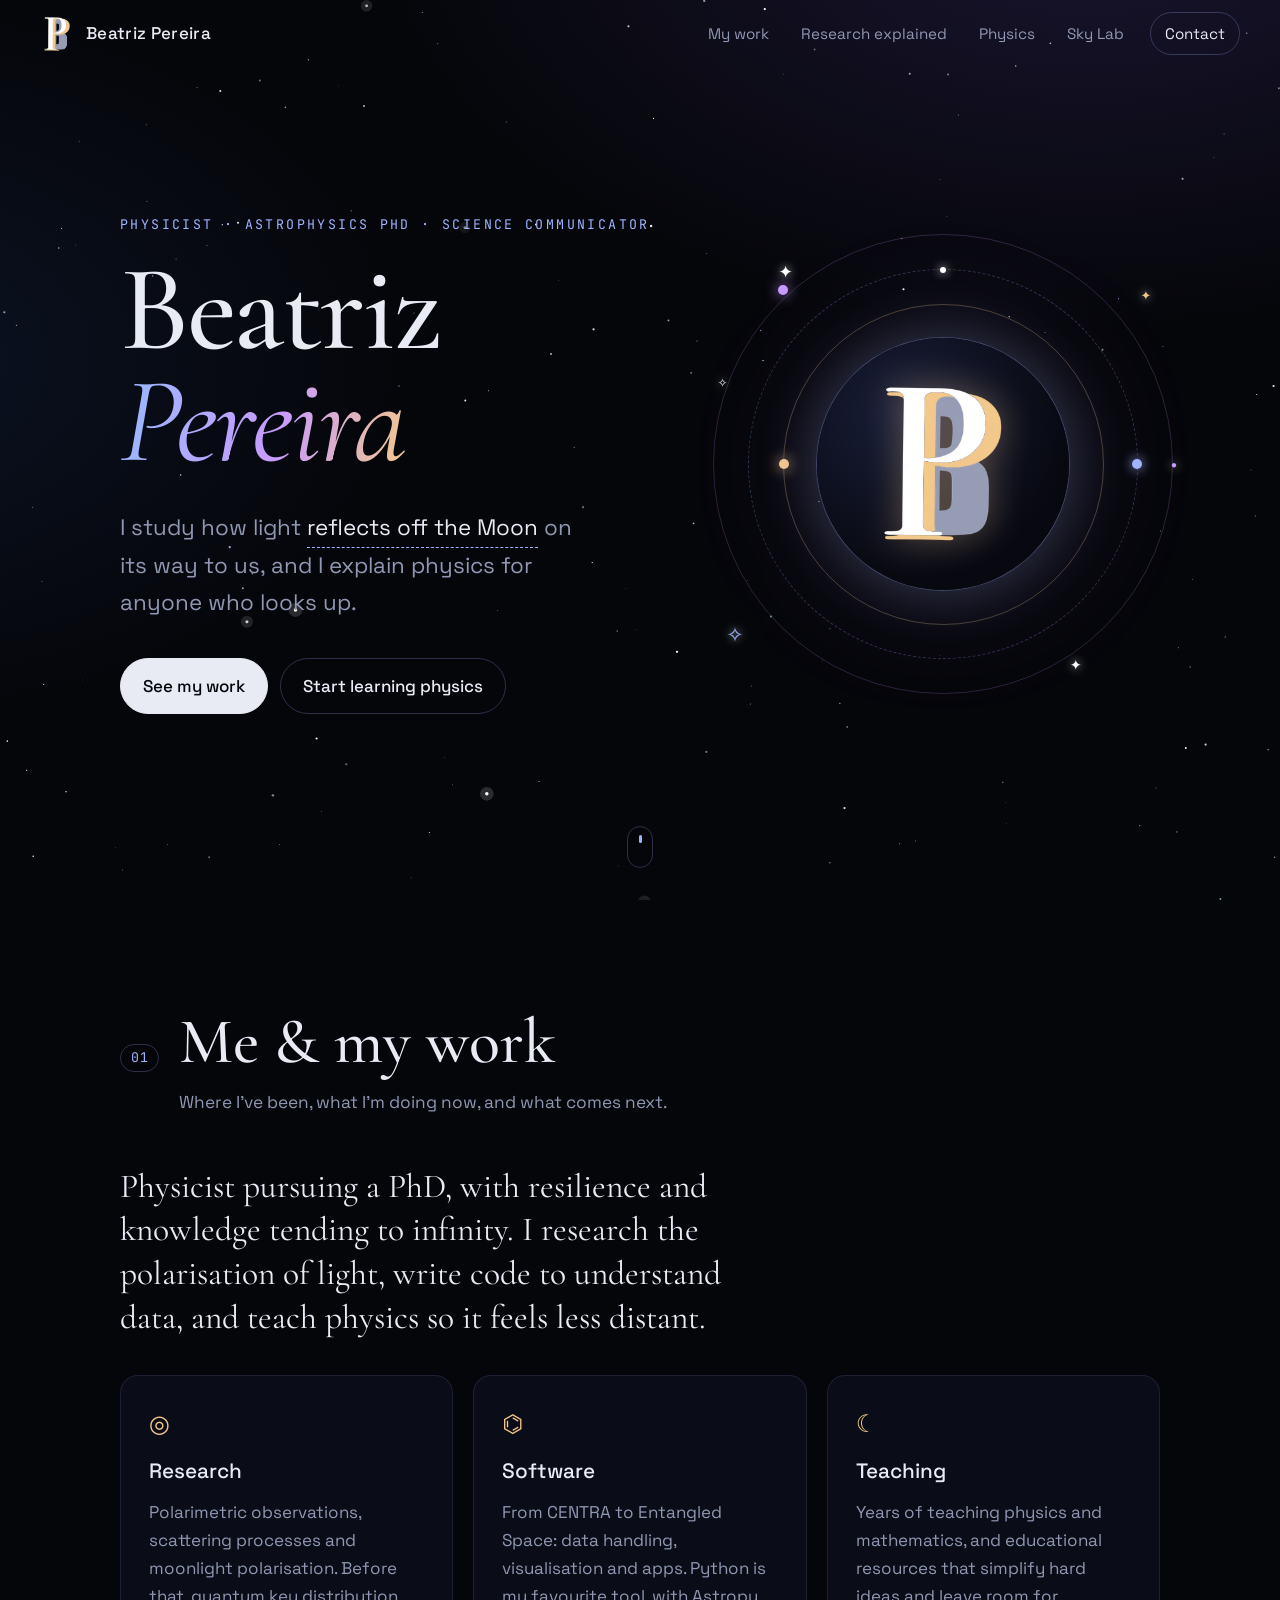
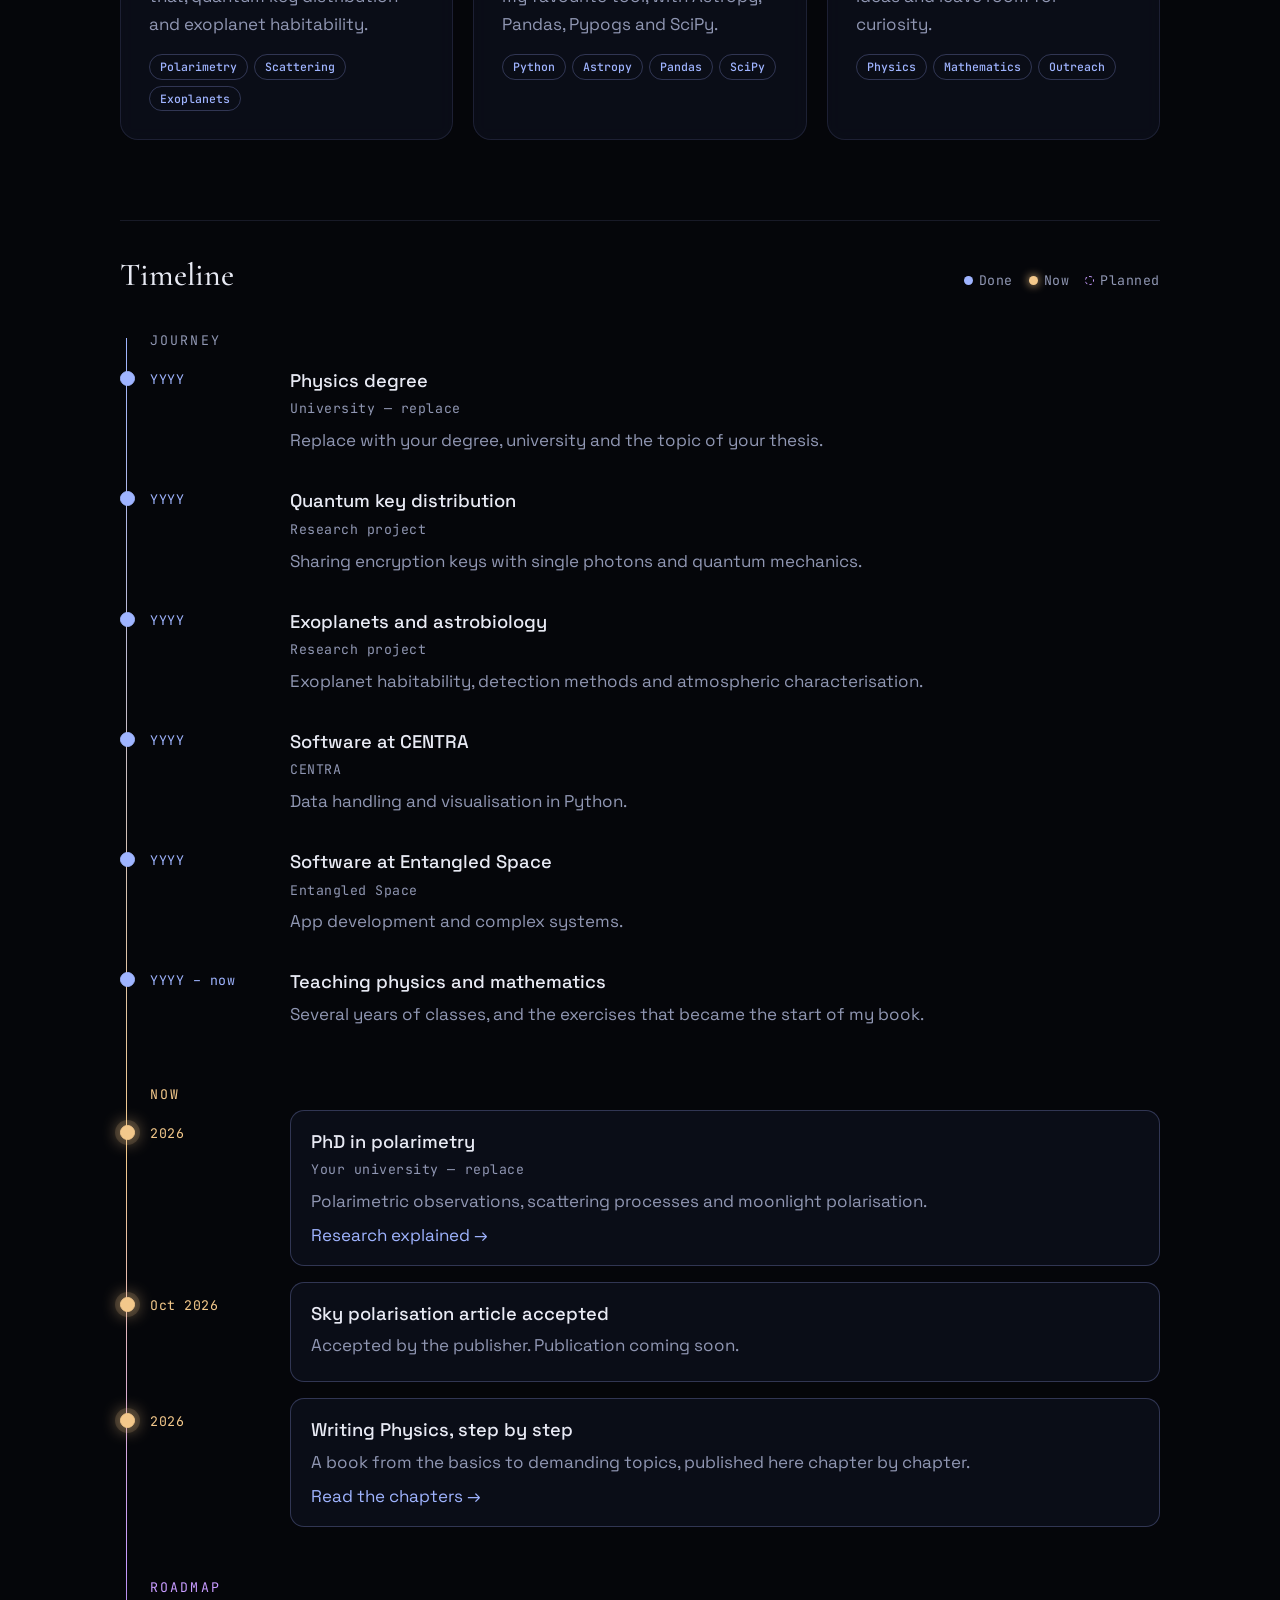
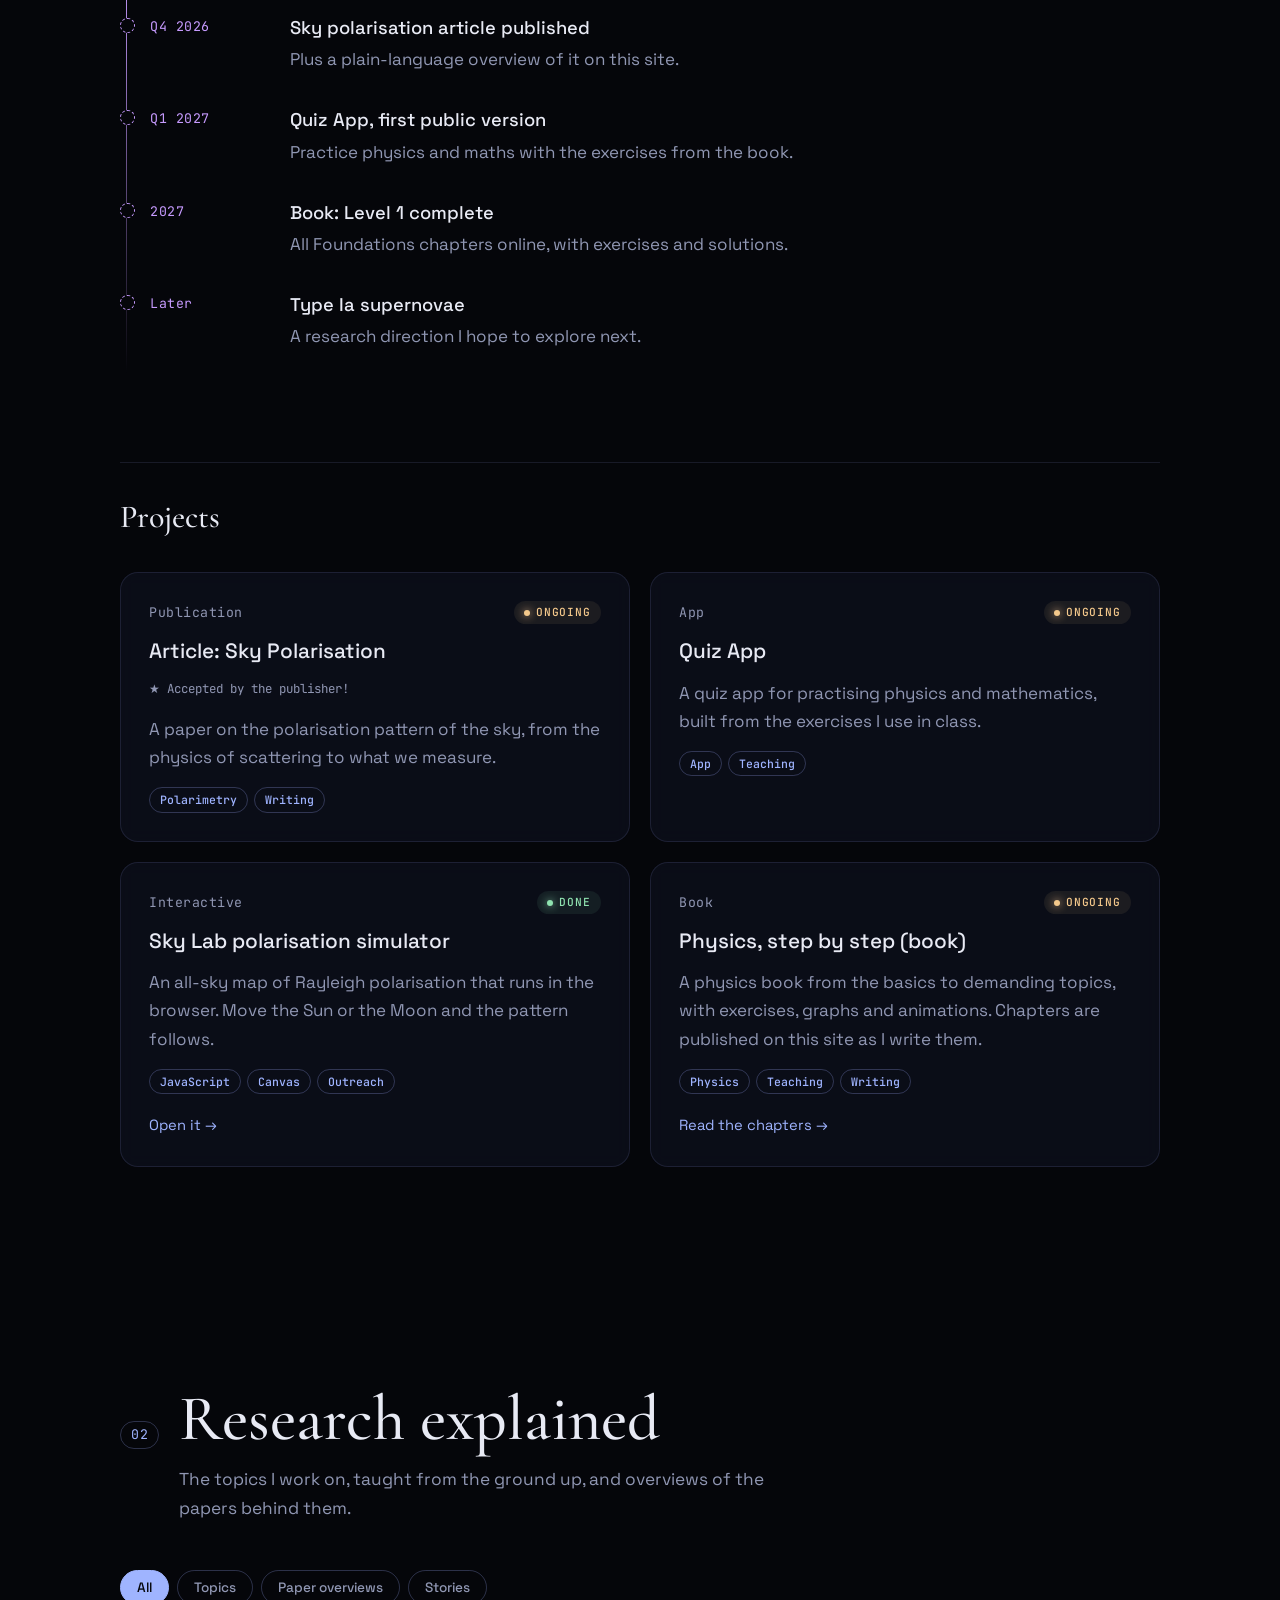
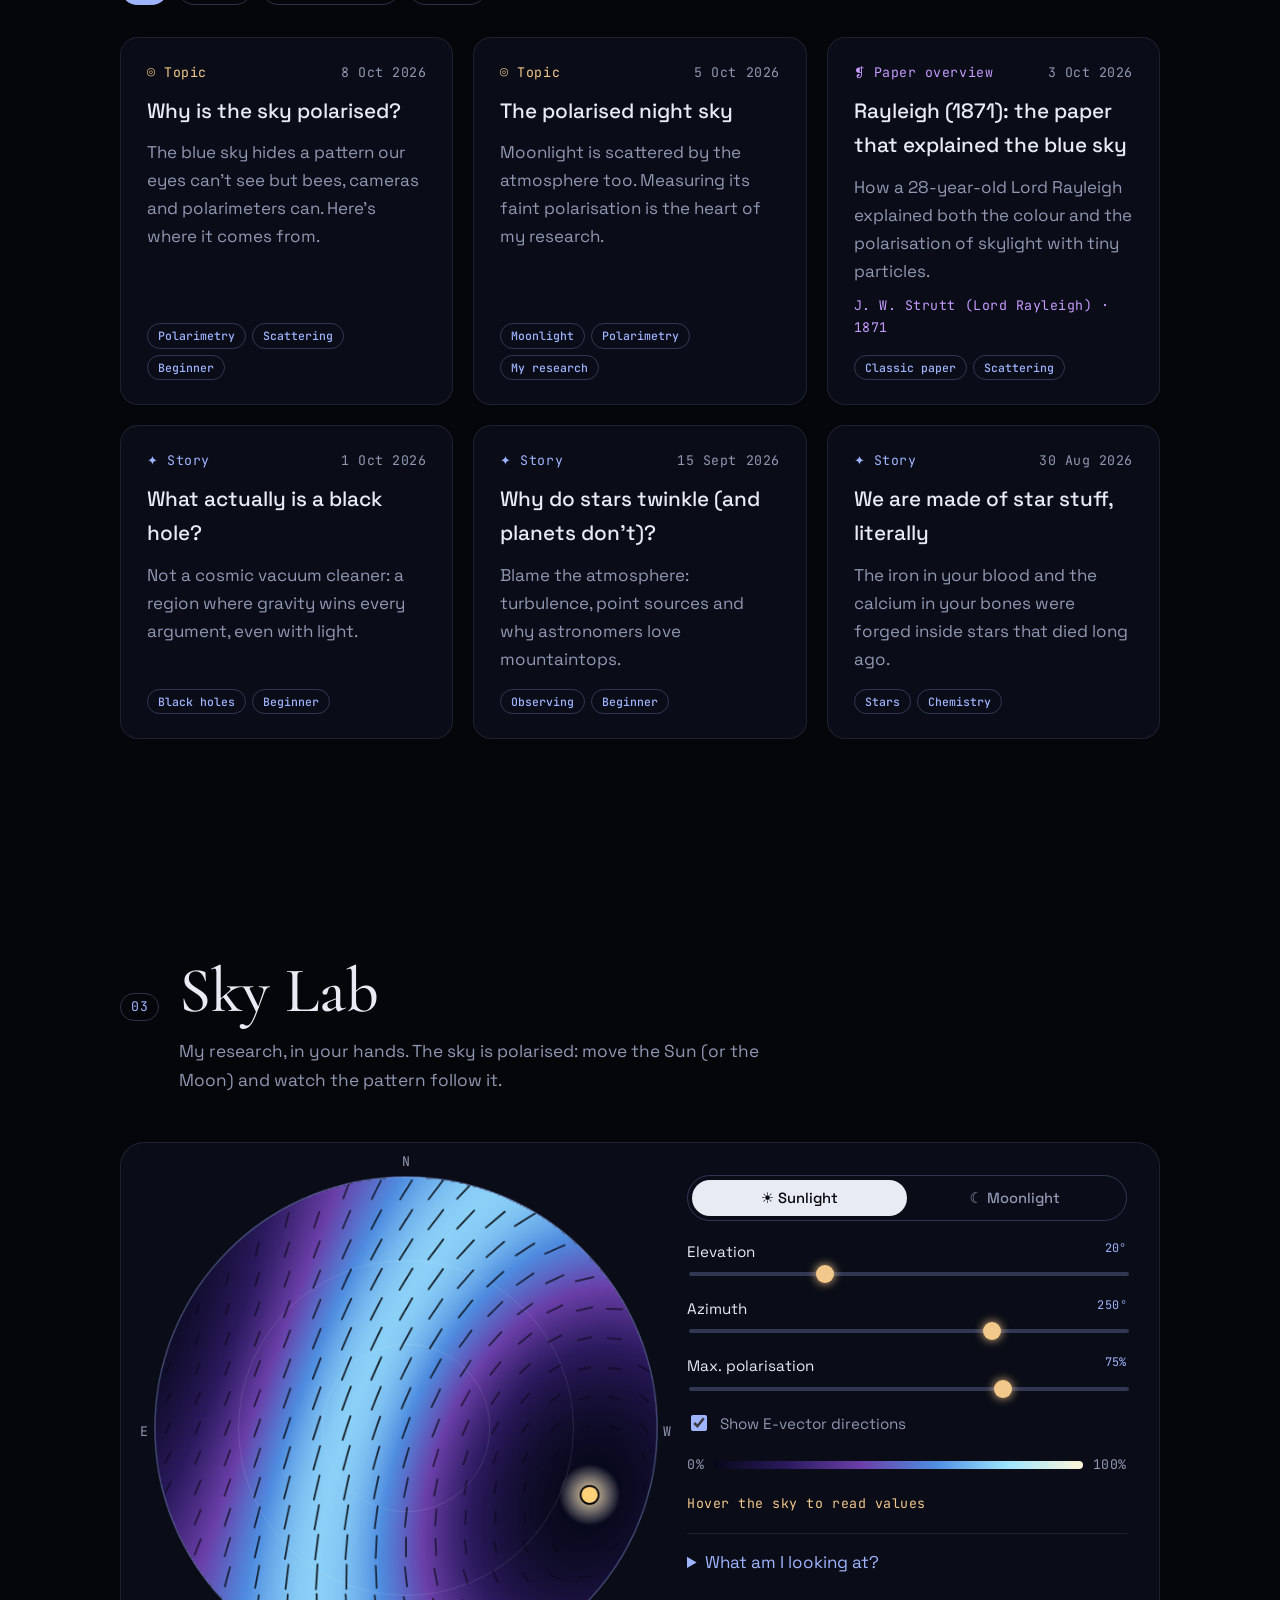
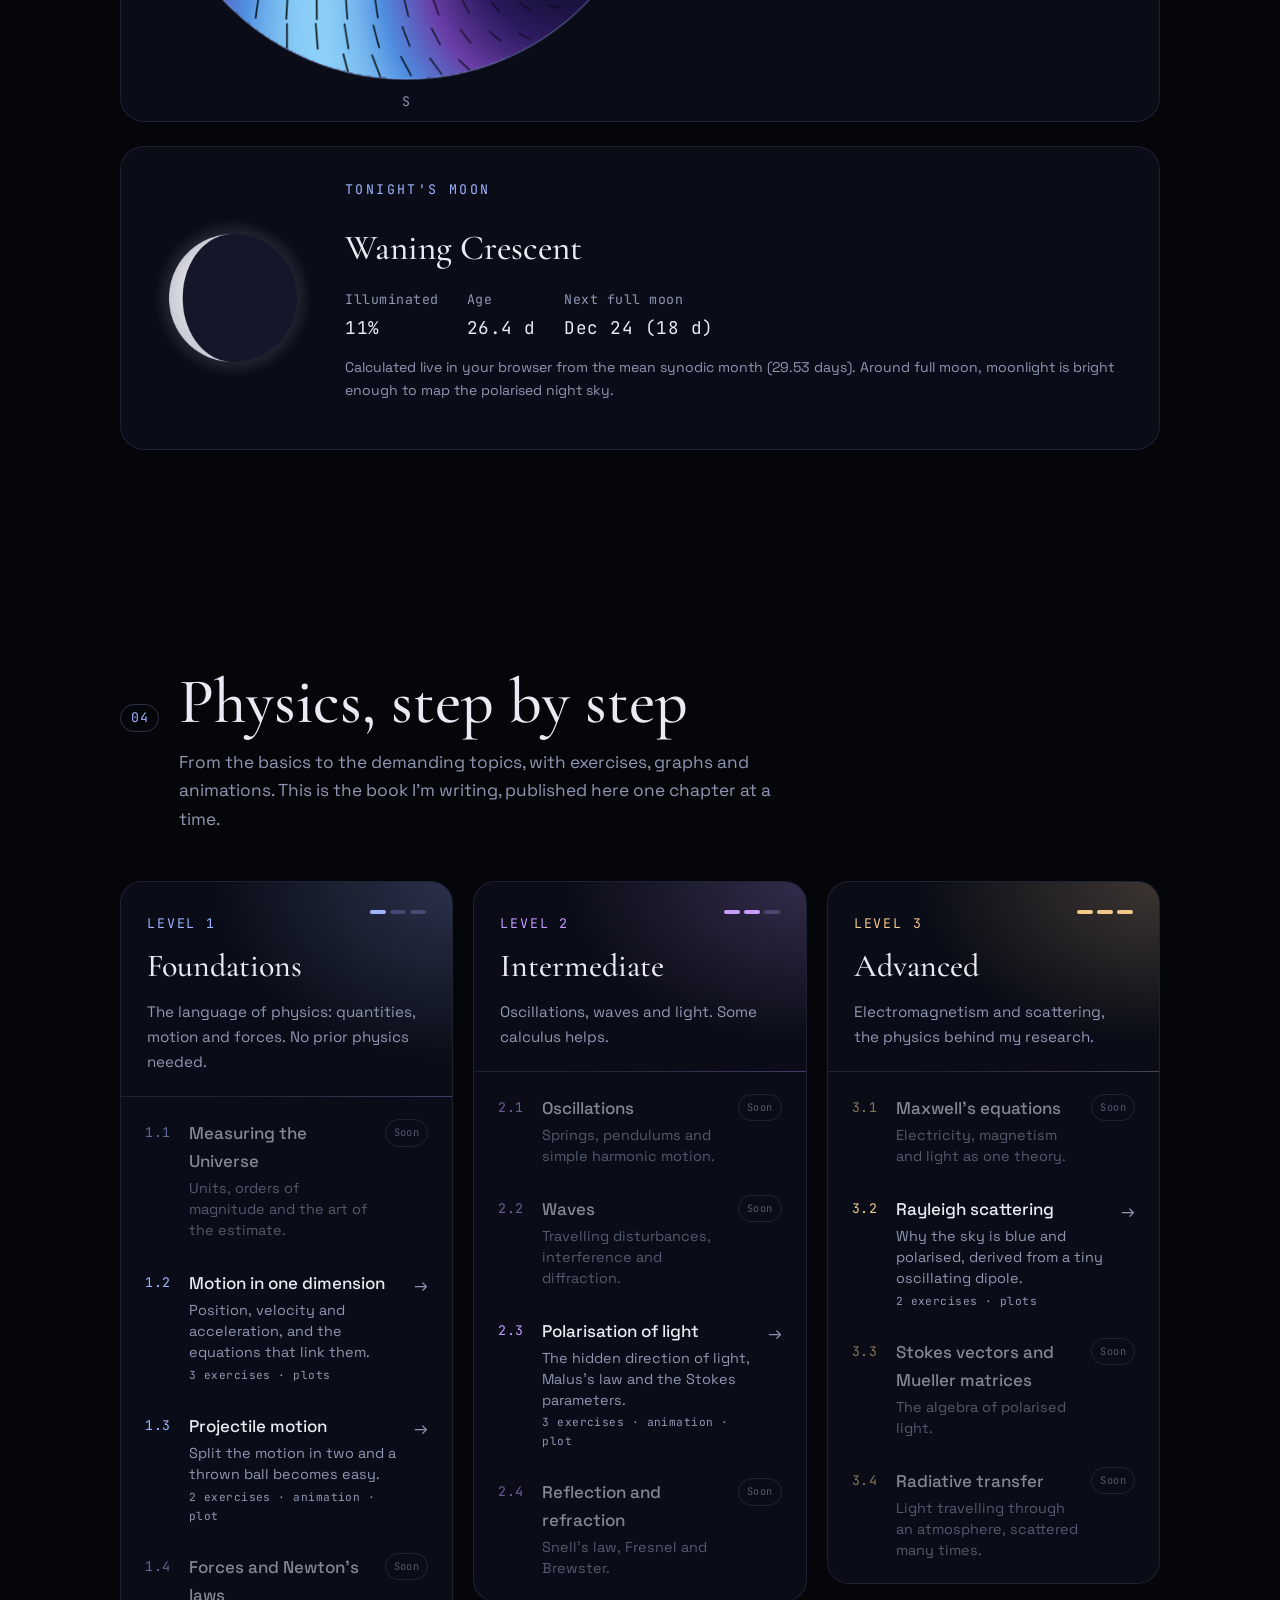
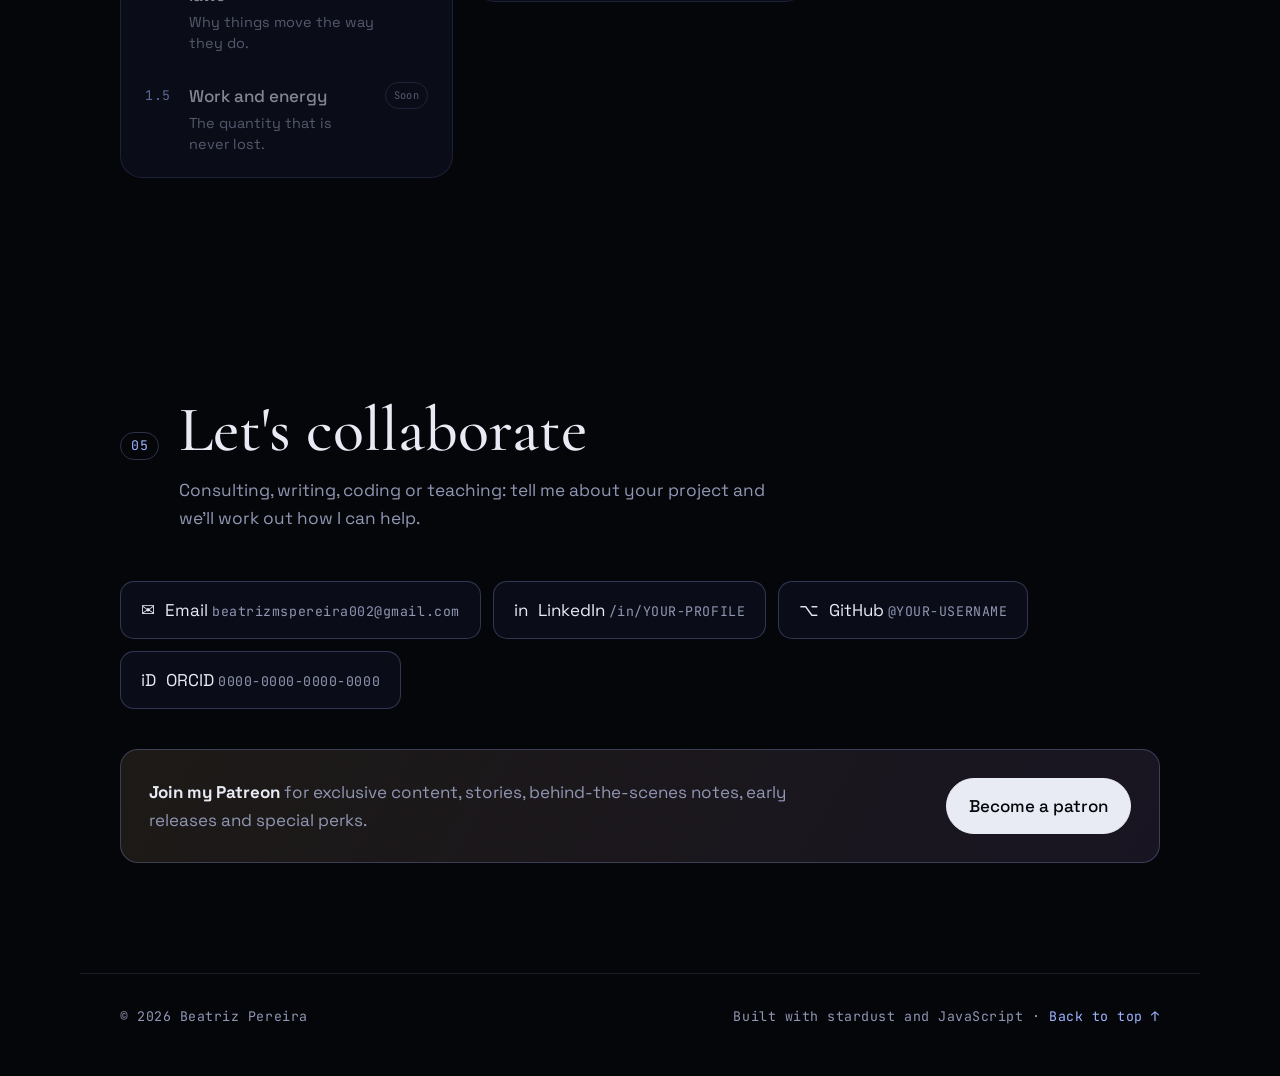
==== index.html @ 497d8fef "Add files via upload" ====
<!doctype html>
<html lang="en">
<head>
  <meta charset="utf-8">
  <meta name="viewport" content="width=device-width, initial-scale=1">
  <title>Beatriz Pereira · Astrophysics</title>
  <meta name="description" content="Beatriz Pereira, physicist and astrophysicist. My work, research explained in plain language, and physics from the basics to advanced topics.">
  <meta name="theme-color" content="#05060a">
  <link rel="icon" href="assets/img/favicon.png" type="image/png">
  <link rel="apple-touch-icon" href="assets/img/apple-touch-icon.png">
  <link rel="preconnect" href="https://fonts.googleapis.com">
  <link rel="preconnect" href="https://fonts.gstatic.com" crossorigin>
  <link href="https://fonts.googleapis.com/css2?family=Cormorant+Garamond:ital,wght@0,500;1,400;1,500&family=Space+Grotesk:wght@400;500;700&family=JetBrains+Mono:wght@400;500&display=swap" rel="stylesheet">
  <link rel="stylesheet" href="assets/css/style.css">
</head>
<body>
  <canvas id="starfield" aria-hidden="true"></canvas>
  <div class="progress" id="progress" aria-hidden="true"></div>

  <!-- ───────── Top menu ───────── -->
  <header class="topbar" id="topbar">
    <a href="#home" class="brand" aria-label="Back to top">
      <span class="brand-mark brand-orbit" aria-hidden="true"><span></span></span>
      <span class="brand-name">Beatriz Pereira</span>
    </a>
    <button class="menu-toggle" id="menuToggle" aria-expanded="false" aria-controls="nav">
      <span></span><span></span><span class="sr-only">Menu</span>
    </button>
    <nav id="nav" class="nav">
      <a href="#work" data-section="work">My work</a>
      <a href="#research" data-section="research">Research explained</a>
      <a href="#physics" data-section="physics">Physics</a>
      <a href="#lab" data-section="lab">Sky Lab</a>
      <a href="#contact" class="nav-cta" data-section="contact">Contact</a>
    </nav>
  </header>

  <main>
    <!-- ───────── Hero ───────── -->
    <section id="home" class="hero">
      <div class="hero-text">
        <p class="eyebrow mono">Physicist · Astrophysics PhD · Science communicator</p>
        <h1>Beatriz<br><em>Pereira</em></h1>
        <p class="hero-sub">I study how light <span class="rotator" id="rotator">scatters</span> on its way to us, and I explain physics for anyone who looks up.</p>
        <div class="hero-actions">
          <a href="#work" class="btn">See my work</a>
          <a href="#physics" class="btn btn-ghost">Start learning physics</a>
        </div>
      </div>

      <!-- Portrait in orbit. Set "portrait" in data/site.json to your photo; until then the monogram shows. -->
      <div class="portrait" aria-hidden="true">
        <div class="orbit o1"><i class="planet gold"></i></div>
        <div class="orbit o2"><i class="planet blue"></i><i class="planet small"></i></div>
        <div class="orbit o3"><i class="planet violet"></i></div>
        <div class="portrait-disc" id="portraitDisc">
          <img class="portrait-mono" src="assets/img/logo.png" alt="">
        </div>
        <span class="spark s1">✦</span><span class="spark s2">✦</span><span class="spark s3">✧</span>
        <span class="spark s4">✦</span><span class="spark s5">·</span><span class="spark s6">✧</span>
      </div>

      <a href="#work" class="scroll-cue" aria-label="Scroll down"><span></span></a>
    </section>

    <!-- ───────── 01 · Me & my work ───────── -->
    <section id="work" class="section">
      <header class="section-head reveal">
        <span class="mono idx">01</span>
        <h2>Me &amp; my work</h2>
        <p class="lede">Where I've been, what I'm doing now, and what comes next.</p>
      </header>

      <div class="bio reveal">
        <p class="bio-lead">Physicist pursuing a PhD, with resilience and knowledge tending to infinity. I research the polarisation of light, write code to understand data, and teach physics so it feels less distant.</p>
        <div class="cards three">
          <article class="card">
            <span class="card-ico" aria-hidden="true">◎</span>
            <h3>Research</h3>
            <p>Polarimetric observations, scattering processes and moonlight polarisation. Before that, quantum key distribution and exoplanet habitability.</p>
            <ul class="tags"><li>Polarimetry</li><li>Scattering</li><li>Exoplanets</li></ul>
          </article>
          <article class="card">
            <span class="card-ico" aria-hidden="true">⌬</span>
            <h3>Software</h3>
            <p>From CENTRA to Entangled Space: data handling, visualisation and apps. Python is my favourite tool, with Astropy, Pandas, Pypogs and SciPy.</p>
            <ul class="tags"><li>Python</li><li>Astropy</li><li>Pandas</li><li>SciPy</li></ul>
          </article>
          <article class="card">
            <span class="card-ico" aria-hidden="true">☾</span>
            <h3>Teaching</h3>
            <p>Years of teaching physics and mathematics, and educational resources that simplify hard ideas and leave room for curiosity.</p>
            <ul class="tags"><li>Physics</li><li>Mathematics</li><li>Outreach</li></ul>
          </article>
        </div>
      </div>

      <div class="sub-head reveal">
        <h3>Timeline</h3>
        <div class="legend-pills mono" aria-hidden="true">
          <span><i class="dot done"></i>Done</span><span><i class="dot now"></i>Now</span><span><i class="dot next"></i>Planned</span>
        </div>
      </div>
      <div class="chrono" id="timeline"><p class="muted">Loading timeline…</p></div>

      <div class="sub-head reveal"><h3>Projects</h3></div>
      <div class="cards two" id="projectList"><p class="muted">Loading projects…</p></div>
    </section>

    <!-- ───────── 02 · Research explained ───────── -->
    <section id="research" class="section">
      <header class="section-head reveal">
        <span class="mono idx">02</span>
        <h2>Research explained</h2>
        <p class="lede">The topics I work on, taught from the ground up, and overviews of the papers behind them.</p>
      </header>
      <div class="filters" id="researchFilters" role="tablist" aria-label="Filter by type"></div>
      <div class="notes" id="researchList"><p class="muted">Loading…</p></div>
    </section>

    <!-- ───────── Sky Lab (interactive) ───────── -->
    <section id="lab" class="section">
      <header class="section-head reveal">
        <span class="mono idx">03</span>
        <h2>Sky Lab</h2>
        <p class="lede">My research, in your hands. The sky is polarised: move the Sun (or the Moon) and watch the pattern follow it.</p>
      </header>

      <div class="lab reveal">
        <div class="lab-view">
          <canvas id="polSky" width="560" height="560" aria-label="All-sky map of the degree of polarisation"></canvas>
          <div class="compass mono" aria-hidden="true"><span class="n">N</span><span class="e">E</span><span class="s">S</span><span class="w">W</span></div>
        </div>
        <div class="lab-panel">
          <div class="seg" role="radiogroup" aria-label="Light source">
            <button class="on" data-src="sun" role="radio" aria-checked="true">☀ Sunlight</button>
            <button data-src="moon" role="radio" aria-checked="false">☾ Moonlight</button>
          </div>
          <label class="ctl">
            <span>Elevation <output id="altOut" class="mono">20°</output></span>
            <input type="range" id="alt" min="-10" max="90" value="20">
          </label>
          <label class="ctl">
            <span>Azimuth <output id="azOut" class="mono">250°</output></span>
            <input type="range" id="az" min="0" max="359" value="250">
          </label>
          <label class="ctl">
            <span>Max. polarisation <output id="pmaxOut" class="mono">75%</output></span>
            <input type="range" id="pmax" min="10" max="100" value="75">
          </label>
          <label class="check"><input type="checkbox" id="vectors" checked> Show E-vector directions</label>
          <div class="legend" aria-hidden="true"><span class="mono">0%</span><i></i><span class="mono" id="legendMax">100%</span></div>
          <p class="readout mono" id="polReadout">Hover the sky to read values</p>
          <details class="explain">
            <summary>What am I looking at?</summary>
            <p>This is a fisheye view of the whole sky with the zenith at the centre and the horizon at the rim. Rayleigh scattering polarises light most strongly <strong>90° away from the light source</strong>, which makes the bright band. The small lines show the direction the electric field vibrates. Bees and some birds use this pattern to navigate.</p>
            <p>The model uses single scattering, <span class="mono">P = P<sub>max</sub>·sin²γ / (1 + cos²γ)</span>. The real sky also has multiple scattering and aerosols, which lower the peak and add neutral points (Arago, Babinet, Brewster). Measuring those differences is part of my research.</p>
          </details>
        </div>
      </div>

      <div class="moon-card reveal" id="moonCard">
        <canvas id="moonCanvas" width="220" height="220" aria-hidden="true"></canvas>
        <div>
          <p class="eyebrow mono">Tonight's Moon</p>
          <h3 id="moonPhase">—</h3>
          <dl class="moon-stats mono">
            <div><dt>Illuminated</dt><dd id="moonIllum">—</dd></div>
            <div><dt>Age</dt><dd id="moonAge">—</dd></div>
            <div><dt>Next full moon</dt><dd id="moonFull">—</dd></div>
          </dl>
          <p class="muted small">Calculated live in your browser from the mean synodic month (29.53 days). Around full moon, moonlight is bright enough to map the polarised night sky.</p>
        </div>
      </div>
    </section>


    <!-- ───────── 04 · Physics book ───────── -->
    <section id="physics" class="section">
      <header class="section-head reveal">
        <span class="mono idx">04</span>
        <h2>Physics, step by step</h2>
        <p class="lede" id="bookLede">From the basics to the demanding topics, with exercises, graphs and animations. This is the book I'm writing, one chapter at a time.</p>
      </header>
      <div class="book" id="book"><p class="muted">Loading chapters…</p></div>
    </section>

    <!-- ───────── Contact ───────── -->
    <section id="contact" class="section contact">
      <header class="section-head reveal">
        <span class="mono idx">05</span>
        <h2>Let's collaborate</h2>
        <p class="lede">Consulting, writing, coding or teaching: tell me about your project and we'll work out how I can help.</p>
      </header>
      <div class="contact-links reveal" id="contactLinks"></div>
      <aside class="patron reveal">
        <p><strong>Join my Patreon</strong> for exclusive content, stories, behind-the-scenes notes, early releases and special perks.</p>
        <a class="btn" id="patreonLink" href="#" target="_blank" rel="noopener">Become a patron</a>
      </aside>
    </section>
  </main>

  <footer class="footer mono">
    <span>© <span id="year"></span> Beatriz Pereira</span>
    <span>Built with stardust and JavaScript · <a href="#home">Back to top ↑</a></span>
  </footer>

  <script src="assets/js/starfield.js"></script>
  <script src="assets/js/common.js"></script>
  <script src="assets/js/polarization.js"></script>
  <script src="assets/js/moon.js"></script>
  <script src="assets/js/main.js"></script>
</body>
</html>
---- assets/css/style.css ----
/* ==========================================================
   Beatriz Pereira · astrophysics portfolio
   Colours live in :root. Change them here to retheme.
   ========================================================== */
:root {
  --bg: #05060a;
  --bg-2: #0b0d16;
  --panel: rgba(16, 19, 33, 0.62);
  --panel-solid: #10131f;
  --line: rgba(160, 175, 255, 0.12);
  --line-strong: rgba(160, 175, 255, 0.26);
  --text: #e8eaf4;
  --muted: #9097b3;
  --accent: #9fb4ff;      /* starlight blue */
  --accent-2: #f3c88b;    /* warm sunlight */
  --accent-3: #c79bff;    /* nebula violet */
  --radius: 18px;
  --maxw: 1120px;
  --nav-h: 68px;
  --display: "Cormorant Garamond", Georgia, serif;
  --sans: "Space Grotesk", system-ui, sans-serif;
  --mono: "JetBrains Mono", ui-monospace, monospace;
  color-scheme: dark;
}

* { box-sizing: border-box; }
html { scroll-behavior: smooth; scroll-padding-top: calc(var(--nav-h) + 12px); }
@media (prefers-reduced-motion: reduce) { html { scroll-behavior: auto; } }

body {
  margin: 0;
  background:
    radial-gradient(1200px 700px at 85% -10%, rgba(120, 90, 220, 0.18), transparent 60%),
    radial-gradient(900px 600px at -10% 40%, rgba(60, 110, 220, 0.12), transparent 60%),
    var(--bg);
  background-attachment: fixed;
  color: var(--text);
  font: 400 17px/1.65 var(--sans);
  -webkit-font-smoothing: antialiased;
  overflow-x: hidden;
}

#starfield { position: fixed; inset: 0; width: 100%; height: 100%; z-index: -1; pointer-events: none; }

a { color: var(--accent); text-decoration: none; }
a:hover { text-decoration: underline; text-underline-offset: 3px; }
img { max-width: 100%; display: block; }
.mono { font-family: var(--mono); font-size: 0.78em; letter-spacing: 0.04em; }
.muted { color: var(--muted); }
.small { font-size: 0.88rem; }
.sr-only { position: absolute; width: 1px; height: 1px; overflow: hidden; clip: rect(0 0 0 0); }
:focus-visible { outline: 2px solid var(--accent); outline-offset: 3px; border-radius: 6px; }

/* ---------- Scroll progress ---------- */
.progress {
  position: fixed; top: 0; left: 0; height: 2px; width: 100%; z-index: 60;
  transform-origin: 0 50%; transform: scaleX(0);
  background: linear-gradient(90deg, var(--accent-3), var(--accent), var(--accent-2));
}

/* ---------- Top menu ---------- */
.topbar {
  position: fixed; inset: 0 0 auto 0; height: var(--nav-h); z-index: 50;
  display: flex; align-items: center; justify-content: space-between;
  padding: 0 clamp(16px, 4vw, 40px);
  transition: background .3s, border-color .3s, backdrop-filter .3s;
  border-bottom: 1px solid transparent;
}
.topbar.scrolled {
  background: rgba(5, 6, 10, 0.72);
  backdrop-filter: blur(14px); -webkit-backdrop-filter: blur(14px);
  border-bottom-color: var(--line);
}
.brand { display: flex; align-items: center; gap: 12px; color: var(--text); font-weight: 500; letter-spacing: .02em; }
.brand:hover { text-decoration: none; }
.brand-orbit {
  width: 26px; height: 26px; border: 1px solid var(--line-strong); border-radius: 50%;
  position: relative; animation: spin 9s linear infinite;
}
.brand-orbit::before { content: ""; position: absolute; inset: 8px; border-radius: 50%; background: var(--accent-2); box-shadow: 0 0 12px var(--accent-2); }
.brand-orbit span { position: absolute; top: -3px; left: 50%; width: 5px; height: 5px; margin-left: -2.5px; border-radius: 50%; background: var(--accent); }
@keyframes spin { to { transform: rotate(360deg); } }

.nav { display: flex; gap: 4px; align-items: center; }
.nav a {
  color: var(--muted); padding: 8px 14px; border-radius: 999px; font-size: .95rem;
  transition: color .2s, background .2s;
}
.nav a:hover { color: var(--text); text-decoration: none; background: rgba(255,255,255,.04); }
.nav a.active { color: var(--text); background: rgba(159, 180, 255, .1); }
.nav a.nav-cta { border: 1px solid var(--line-strong); color: var(--text); margin-left: 8px; }

.menu-toggle { display: none; }

@media (max-width: 820px) {
  .menu-toggle {
    display: grid; place-content: center; gap: 6px; width: 44px; height: 44px;
    background: none; border: 1px solid var(--line-strong); border-radius: 12px; cursor: pointer;
  }
  .menu-toggle span:not(.sr-only) { display: block; width: 18px; height: 1.5px; background: var(--text); transition: transform .25s; }
  .menu-toggle[aria-expanded="true"] span:nth-child(1) { transform: translateY(3.75px) rotate(45deg); }
  .menu-toggle[aria-expanded="true"] span:nth-child(2) { transform: translateY(-3.75px) rotate(-45deg); }
  .nav {
    position: fixed; top: var(--nav-h); left: 0; right: 0;
    flex-direction: column; align-items: stretch; gap: 2px; padding: 12px 16px 20px;
    background: rgba(5, 6, 10, 0.96); border-bottom: 1px solid var(--line);
    transform: translateY(-8px); opacity: 0; pointer-events: none; transition: opacity .2s, transform .2s;
  }
  .nav.open { opacity: 1; transform: none; pointer-events: auto; }
  .nav a { padding: 12px 14px; font-size: 1.05rem; }
  .nav a.nav-cta { margin: 8px 0 0; text-align: center; }
}

/* ---------- Hero ---------- */
.hero {
  min-height: 100svh; display: flex; flex-direction: column; justify-content: center;
  max-width: var(--maxw); margin: 0 auto; padding: calc(var(--nav-h) + 40px) clamp(16px, 4vw, 40px) 80px;
  position: relative;
}
.eyebrow { color: var(--accent); text-transform: uppercase; letter-spacing: .18em; margin: 0 0 18px; }
.hero h1 {
  font-family: var(--display); font-weight: 500; line-height: .92; margin: 0;
  font-size: clamp(4rem, 13vw, 10rem); letter-spacing: -.02em;
}
.hero h1 em {
  font-style: italic; font-weight: 400;
  background: linear-gradient(100deg, var(--accent) 10%, var(--accent-3) 55%, var(--accent-2));
  -webkit-background-clip: text; background-clip: text; color: transparent;
}
.hero-sub { max-width: 34ch; font-size: clamp(1.1rem, 2.2vw, 1.4rem); color: var(--muted); margin: 32px 0 36px; }
.rotator { color: var(--text); border-bottom: 1px dashed var(--accent); display: inline-block; min-width: 4ch; transition: opacity .35s, transform .35s; }
.rotator.out { opacity: 0; transform: translateY(-6px); }
.hero-actions { display: flex; flex-wrap: wrap; gap: 12px; }

.btn {
  display: inline-flex; align-items: center; gap: 8px; padding: 13px 22px; border-radius: 999px;
  background: var(--text); color: var(--bg); font-weight: 500; border: 1px solid var(--text);
  transition: transform .2s, box-shadow .2s, background .2s;
}
.btn:hover { text-decoration: none; transform: translateY(-2px); box-shadow: 0 8px 30px rgba(159,180,255,.25); }
.btn-ghost { background: transparent; color: var(--text); border-color: var(--line-strong); }
.btn-ghost:hover { background: rgba(255,255,255,.05); }

.scroll-cue { position: absolute; bottom: 32px; left: 50%; width: 26px; height: 42px; margin-left: -13px; border: 1px solid var(--line-strong); border-radius: 14px; }
.scroll-cue span { position: absolute; left: 50%; top: 8px; width: 3px; height: 8px; margin-left: -1.5px; border-radius: 2px; background: var(--accent); animation: cue 2s ease-in-out infinite; }
@keyframes cue { 0% { opacity: 0; transform: translateY(0); } 40% { opacity: 1; } 100% { opacity: 0; transform: translateY(14px); } }

/* ---------- Sections ---------- */
.section { max-width: var(--maxw); margin: 0 auto; padding: 110px clamp(16px, 4vw, 40px); }
.section-head { margin-bottom: 48px; display: grid; grid-template-columns: auto 1fr; column-gap: 20px; align-items: baseline; }
.section-head .idx { color: var(--accent); border: 1px solid var(--line-strong); border-radius: 999px; padding: 2px 10px; }
.section-head h2 { font-family: var(--display); font-weight: 500; font-size: clamp(2.4rem, 6vw, 4rem); margin: 0; line-height: 1; }
.section-head .lede { grid-column: 2; color: var(--muted); margin: 14px 0 0; max-width: 56ch; font-size: 1.08rem; }
@media (max-width: 560px) { .section-head { grid-template-columns: 1fr; } .section-head .idx { justify-self: start; margin-bottom: 14px; } .section-head .lede { grid-column: 1; } }

.reveal { opacity: 0; transform: translateY(26px); transition: opacity .8s ease, transform .8s ease; }
.reveal.in { opacity: 1; transform: none; }
@media (prefers-reduced-motion: reduce) { .reveal { opacity: 1; transform: none; transition: none; } }

/* ---------- Cards ---------- */
.cards { display: grid; gap: 20px; }
.cards.three { grid-template-columns: repeat(auto-fit, minmax(260px, 1fr)); }
.card {
  background: var(--panel); border: 1px solid var(--line); border-radius: var(--radius);
  padding: 28px; backdrop-filter: blur(8px); -webkit-backdrop-filter: blur(8px);
  transition: border-color .3s, transform .3s;
  position: relative; overflow: hidden;
}
.card:hover { border-color: var(--line-strong); transform: translateY(-3px); }
.card::after {
  content: ""; position: absolute; inset: auto -40% -60% auto; width: 220px; height: 220px; border-radius: 50%;
  background: radial-gradient(circle, rgba(159,180,255,.12), transparent 70%); pointer-events: none;
}
.card h3 { margin: 10px 0 10px; font-size: 1.3rem; font-weight: 500; }
.card p { color: var(--muted); margin: 0 0 16px; }
.card-ico { font-size: 1.5rem; color: var(--accent-2); }
.tags { list-style: none; padding: 0; margin: 0; display: flex; flex-wrap: wrap; gap: 6px; }
.tags li { font: 500 .72rem/1 var(--mono); color: var(--accent); border: 1px solid var(--line-strong); border-radius: 999px; padding: 6px 10px; }

.status { font: 500 .7rem/1 var(--mono); letter-spacing: .08em; text-transform: uppercase; padding: 6px 10px; border-radius: 999px; display: inline-flex; align-items: center; gap: 6px; }
.status::before { content: ""; width: 6px; height: 6px; border-radius: 50%; background: currentColor; box-shadow: 0 0 8px currentColor; }
.status.ongoing { color: var(--accent-2); background: rgba(243,200,139,.08); }
.status.done { color: #8fe3b0; background: rgba(143,227,176,.08); }
.status.idea { color: var(--accent-3); background: rgba(199,155,255,.08); }
.project-meta { display: flex; justify-content: space-between; align-items: center; gap: 10px; }
.project-note { font-family: var(--mono); font-size: .78rem; color: var(--accent-2); margin: -6px 0 14px; }
.card .more { font-size: .92rem; }

/* ---------- Sky Lab ---------- */
.lab {
  display: grid; grid-template-columns: minmax(0, 1.15fr) minmax(0, 1fr); gap: 28px; align-items: start;
  background: var(--panel); border: 1px solid var(--line); border-radius: calc(var(--radius) + 6px); padding: clamp(16px, 3vw, 32px);
}
@media (max-width: 860px) { .lab { grid-template-columns: 1fr; } }
.lab-view { position: relative; aspect-ratio: 1; max-width: 560px; width: 100%; margin: 0 auto; }
#polSky { width: 100%; height: 100%; border-radius: 50%; cursor: crosshair; touch-action: none; }
.compass span { position: absolute; color: var(--muted); }
.compass .n { top: -2px; left: 50%; transform: translate(-50%, -100%); }
.compass .s { bottom: -2px; left: 50%; transform: translate(-50%, 100%); }
.compass .e { left: -4px; top: 50%; transform: translate(-100%, -50%); }
.compass .w { right: -4px; top: 50%; transform: translate(100%, -50%); }
.lab-panel { display: flex; flex-direction: column; gap: 18px; }
.seg { display: grid; grid-template-columns: 1fr 1fr; border: 1px solid var(--line-strong); border-radius: 999px; padding: 4px; }
.seg button { font: 500 .92rem var(--sans); background: none; border: 0; color: var(--muted); padding: 9px; border-radius: 999px; cursor: pointer; }
.seg button.on { background: var(--text); color: var(--bg); }
.ctl { display: flex; flex-direction: column; gap: 6px; }
.ctl > span { display: flex; justify-content: space-between; font-size: .95rem; }
.ctl output { color: var(--accent); }
input[type=range] { -webkit-appearance: none; appearance: none; width: 100%; height: 4px; background: var(--line-strong); border-radius: 4px; }
input[type=range]::-webkit-slider-thumb { -webkit-appearance: none; width: 18px; height: 18px; border-radius: 50%; background: var(--accent-2); box-shadow: 0 0 10px var(--accent-2); cursor: pointer; }
input[type=range]::-moz-range-thumb { width: 18px; height: 18px; border: 0; border-radius: 50%; background: var(--accent-2); cursor: pointer; }
.check { display: flex; gap: 10px; align-items: center; font-size: .95rem; color: var(--muted); }
.check input { accent-color: var(--accent); width: 16px; height: 16px; }
.legend { display: flex; align-items: center; gap: 10px; color: var(--muted); }
.legend i { flex: 1; height: 8px; border-radius: 4px; background: linear-gradient(90deg, #07081a, #2b1a5e, #6a3fa8, #4f8de0, #9fe6ff, #fff6d8); }
.readout { color: var(--accent-2); min-height: 1.4em; margin: 0; }
.explain { border-top: 1px solid var(--line); padding-top: 14px; }
.explain summary { cursor: pointer; color: var(--accent); }
.explain p { color: var(--muted); font-size: .95rem; }

.moon-card {
  margin-top: 24px; display: flex; gap: 32px; align-items: center; flex-wrap: wrap;
  background: var(--panel); border: 1px solid var(--line); border-radius: calc(var(--radius) + 6px); padding: clamp(18px, 3vw, 32px);
}
.moon-card canvas { width: 160px; height: 160px; flex: none; }
.moon-card > div { flex: 1; min-width: 240px; }
.moon-card h3 { font-family: var(--display); font-size: 2.2rem; font-weight: 500; margin: 0 0 12px; }
.moon-stats { display: flex; flex-wrap: wrap; gap: 8px 28px; margin: 0 0 12px; }
.moon-stats dt { color: var(--muted); }
.moon-stats dd { margin: 2px 0 0; font-size: 1.1rem; color: var(--text); }

/* ---------- Contact ---------- */
.contact-links { display: flex; flex-wrap: wrap; gap: 12px; }
.contact-links a {
  display: inline-flex; align-items: center; gap: 10px; padding: 14px 20px; border-radius: 14px;
  border: 1px solid var(--line-strong); color: var(--text); background: var(--panel); transition: border-color .2s, transform .2s;
}
.contact-links a:hover { text-decoration: none; border-color: var(--accent); transform: translateY(-2px); }
.contact-links .mono { color: var(--muted); }
.patron {
  margin-top: 40px; display: flex; flex-wrap: wrap; gap: 20px; align-items: center; justify-content: space-between;
  padding: 28px; border-radius: var(--radius);
  background: linear-gradient(120deg, rgba(243,200,139,.1), rgba(199,155,255,.1)); border: 1px solid var(--line-strong);
}
.patron p { margin: 0; max-width: 60ch; color: var(--muted); }
.patron strong { color: var(--text); }

.footer { max-width: var(--maxw); margin: 0 auto; padding: 32px clamp(16px, 4vw, 40px) 48px; display: flex; flex-wrap: wrap; gap: 12px; justify-content: space-between; color: var(--muted); border-top: 1px solid var(--line); }

/* Projects: two columns on wide screens, one on phones */
.cards.two { grid-template-columns: repeat(2, minmax(0, 1fr)); }
@media (max-width: 700px) { .cards.two { grid-template-columns: 1fr; } }
@media (max-width: 560px) { .contact-links a { width: 100%; } .contact-links .mono { word-break: break-all; } }

/* Mobile menu: solid panel so page text never shows through */
@media (max-width: 820px) {
  .nav { background: var(--bg); box-shadow: 0 24px 40px rgba(0,0,0,.6); }
  .topbar.menu-open { background: var(--bg); border-bottom-color: var(--line); }
}

/* ---------- Logo slot ---------- */
.brand-mark.has-logo { border: 0; animation: none; width: 34px; height: 34px; }
.brand-mark.has-logo::before { display: none; }
.brand-mark.has-logo img { width: 100%; height: 100%; object-fit: contain; }

/* ---------- Filters ---------- */
.filters { display: flex; flex-wrap: wrap; gap: 8px; margin-bottom: 32px; }
.filters button {
  font: 500 .85rem var(--sans); color: var(--muted); background: transparent; cursor: pointer;
  border: 1px solid var(--line-strong); border-radius: 999px; padding: 8px 16px; transition: all .2s;
}
.filters button:hover { color: var(--text); }
.filters button.on { color: var(--bg); background: var(--accent); border-color: var(--accent); }

/* ---------- 01 · Me & my work ---------- */
.bio-lead { font-family: var(--display); font-size: clamp(1.5rem, 3vw, 2.1rem); line-height: 1.3; max-width: 40ch; margin: 0 0 36px; }
.sub-head { display: flex; flex-wrap: wrap; align-items: baseline; justify-content: space-between; gap: 12px; margin: 80px 0 28px; border-top: 1px solid var(--line); padding-top: 28px; }
.sub-head h3 { font-family: var(--display); font-weight: 500; font-size: 2rem; margin: 0; }
.legend-pills { display: flex; gap: 16px; color: var(--muted); }
.legend-pills span { display: inline-flex; align-items: center; gap: 6px; }
.dot { width: 9px; height: 9px; border-radius: 50%; display: inline-block; }
.dot.done { background: var(--accent); }
.dot.now { background: var(--accent-2); box-shadow: 0 0 10px var(--accent-2); }
.dot.next { border: 1px dashed var(--accent-3); }

.chrono { position: relative; padding-left: 30px; }
.chrono::before {
  content: ""; position: absolute; left: 6px; top: 8px; bottom: 8px; width: 1px;
  background: linear-gradient(var(--accent) 0%, var(--accent-2) 50%, var(--accent-3) 75%, transparent);
}
.chrono-group { margin-bottom: 24px; }
.chrono-label { color: var(--muted); text-transform: uppercase; letter-spacing: .16em; margin: 0 0 14px; position: relative; }
.chrono-group.now .chrono-label { color: var(--accent-2); }
.chrono-group.next .chrono-label { color: var(--accent-3); }
.c-item { position: relative; display: grid; grid-template-columns: 120px 1fr; gap: 20px; padding: 0 0 26px; }
.c-item::before {
  content: ""; position: absolute; left: -30px; top: 5px; width: 13px; height: 13px; border-radius: 50%;
  background: var(--bg); border: 1px solid var(--accent);
}
.c-item.done::before { background: var(--accent); }
.c-item.now::before { background: var(--accent-2); border-color: var(--accent-2); box-shadow: 0 0 0 5px rgba(243,200,139,.15), 0 0 18px var(--accent-2); }
.c-item.next::before { border: 1px dashed var(--accent-3); }
.c-item .when { color: var(--accent); padding-top: 3px; }
.c-item.now .when { color: var(--accent-2); }
.c-item.next .when { color: var(--accent-3); }
.c-item h4 { margin: 0 0 2px; font-size: 1.15rem; font-weight: 500; }
.c-item .where { color: var(--muted); margin: 0 0 6px; }
.c-item p { color: var(--muted); margin: 0 0 6px; max-width: 64ch; }
.c-item.now > div { background: var(--panel); border: 1px solid var(--line-strong); border-radius: 14px; padding: 16px 20px; margin-top: -10px; }
@media (max-width: 560px) { .c-item { grid-template-columns: 1fr; gap: 4px; } }

/* ---------- 02 · Research explained ---------- */
.notes { display: grid; grid-template-columns: repeat(auto-fill, minmax(300px, 1fr)); gap: 20px; }
.note {
  display: flex; flex-direction: column; gap: 10px; color: inherit;
  background: var(--panel); border: 1px solid var(--line); border-radius: var(--radius); padding: 24px 26px;
  transition: border-color .3s, transform .3s;
}
.note:hover { text-decoration: none; border-color: var(--line-strong); transform: translateY(-3px); }
.note[hidden] { display: none; }
.note-top { display: flex; justify-content: space-between; gap: 10px; }
.note-kind { color: var(--accent-2); }
.note[data-kind="Paper overview"] .note-kind { color: var(--accent-3); }
.note[data-kind="Story"] .note-kind { color: var(--accent); }
.note h3 { font-size: 1.3rem; font-weight: 500; margin: 0; }
.note p { color: var(--muted); margin: 0; }
.note .note-paper { color: var(--accent-3); }
.note .tags { margin-top: auto; padding-top: 6px; }

/* ---------- 04 · Physics book ---------- */
.book { display: grid; grid-template-columns: repeat(3, minmax(0, 1fr)); gap: 20px; align-items: start; }
@media (max-width: 960px) { .book { grid-template-columns: 1fr; } }
.level { background: var(--panel); border: 1px solid var(--line); border-radius: calc(var(--radius) + 4px); overflow: hidden; }
.level-head {
  padding: 26px 26px 22px; border-bottom: 1px solid var(--line); position: relative;
  background: radial-gradient(120% 140% at 100% 0%, color-mix(in srgb, var(--lv-c) 22%, transparent), transparent 60%);
}
.level:nth-child(1) { --lv-c: var(--accent); }
.level:nth-child(2) { --lv-c: var(--accent-3); }
.level:nth-child(3) { --lv-c: var(--accent-2); }
.level-n { color: var(--lv-c); text-transform: uppercase; letter-spacing: .14em; }
.level-head h3 { font-family: var(--display); font-weight: 500; font-size: 2rem; margin: 4px 0 6px; }
.level-head p { color: var(--muted); margin: 0; font-size: .95rem; }
.meter { position: absolute; top: 28px; right: 26px; display: flex; gap: 4px; }
.meter i { width: 16px; height: 4px; border-radius: 2px; background: var(--line-strong); }
.meter i.on { background: var(--lv-c); }
.chapters { list-style: none; margin: 0; padding: 8px; }
.ch { display: grid; grid-template-columns: 34px 1fr auto; gap: 10px; align-items: start; padding: 14px 16px; border-radius: 12px; color: var(--text); }
a.ch:hover { background: rgba(255,255,255,.04); text-decoration: none; }
a.ch:hover .ch-go { transform: translateX(3px); color: var(--lv-c); }
.ch-n { color: var(--lv-c); padding-top: 3px; }
.ch-body { display: flex; flex-direction: column; gap: 3px; }
.ch-title { font-weight: 500; }
.ch-sum { color: var(--muted); font-size: .9rem; line-height: 1.45; }
.ch-extra { color: var(--muted); font-size: .7rem; }
.ch-go { color: var(--muted); transition: transform .2s, color .2s; padding-top: 2px; }
.ch.soon { opacity: .55; }
.ch-soon { font-size: .65rem; border: 1px solid var(--line-strong); border-radius: 999px; padding: 4px 8px; color: var(--muted); }

/* ---------- Reader page ---------- */
.doc-wrap { max-width: 1120px; margin: 0 auto; padding: calc(var(--nav-h) + 40px) clamp(16px, 4vw, 40px) 60px; }
.crumb { margin: 0 0 28px; }
.crumb a { color: var(--muted); }
.doc-head { max-width: 760px; margin-bottom: 44px; }
.doc-head h1 { font-family: var(--display); font-weight: 500; font-size: clamp(2.6rem, 6vw, 4.2rem); line-height: 1.02; margin: 0 0 14px; }
.doc-lede { font-size: 1.2rem; color: var(--muted); margin: 0 0 14px; }
.doc-head .tags { margin-top: 14px; }
.paper { margin-top: 24px; display: flex; flex-direction: column; gap: 4px; padding: 16px 20px; border-left: 2px solid var(--accent-3); background: rgba(199,155,255,.06); border-radius: 0 12px 12px 0; font-size: .82rem; }
.paper strong { color: var(--text); font-family: var(--sans); font-size: 1rem; font-weight: 500; }
.doc-grid { display: grid; grid-template-columns: minmax(0, 720px) 220px; gap: 60px; justify-content: space-between; }
@media (max-width: 960px) { .doc-grid { grid-template-columns: minmax(0, 1fr); } .toc { display: none; } }
.toc { position: sticky; top: calc(var(--nav-h) + 24px); align-self: start; display: flex; flex-direction: column; gap: 2px; border-left: 1px solid var(--line); padding-left: 16px; }
.toc p { margin: 0 0 8px; }
.toc a { color: var(--muted); font-size: .88rem; padding: 4px 0; line-height: 1.35; }
.toc a.lvl-3 { padding-left: 12px; font-size: .82rem; }
.toc a.active { color: var(--text); }

.prose { font-size: 1.06rem; }
.prose h1, .prose h2, .prose h3 { font-family: var(--display); font-weight: 500; line-height: 1.15; scroll-margin-top: calc(var(--nav-h) + 20px); }
.prose h2 { font-size: 2rem; margin: 1.8em 0 .4em; }
.prose h3 { font-size: 1.5rem; margin: 1.5em 0 .3em; }
.prose p, .prose li { color: #cfd3e6; }
.prose strong { color: var(--text); }
.prose figure { margin: 2em 0; }
.prose figure img { border-radius: 12px; margin: 0 auto; border: 1px solid var(--line); background: #0a0c14; }
.prose figcaption, .plot-fig figcaption { color: var(--muted); font-size: .88rem; text-align: center; margin-top: 10px; }
.prose blockquote { margin: 1.4em 0; padding: 4px 20px; border-left: 2px solid var(--accent-2); color: var(--muted); font-style: italic; }
.prose code { font-family: var(--mono); font-size: .86em; background: rgba(255,255,255,.06); padding: 2px 6px; border-radius: 6px; }
.prose pre { background: #0a0c14; border: 1px solid var(--line); border-radius: 12px; padding: 16px; overflow-x: auto; }
.prose pre code { background: none; padding: 0; }
.prose table { border-collapse: collapse; width: 100%; margin: 1.4em 0; font-size: .95rem; display: block; overflow-x: auto; }
.prose th, .prose td { border-bottom: 1px solid var(--line); padding: 8px 12px; text-align: left; }
.prose th { color: var(--accent); font-weight: 500; }
.prose hr { border: 0; border-top: 1px solid var(--line); margin: 2.5em 0; }
.math-display { overflow-x: auto; overflow-y: hidden; margin: 1.2em 0; padding: 4px 0; }
.katex { font-size: 1.08em; color: var(--text); }
.plot-fig { background: var(--panel); border: 1px solid var(--line); border-radius: 14px; padding: 12px 8px 14px; }
.plot { width: 100%; min-height: 200px; }

.box { margin: 2em 0; padding: 20px 24px; border-radius: 14px; border: 1px solid var(--line-strong); background: var(--panel); }
.box > :last-child { margin-bottom: 0; }
.box-title { margin: 0 0 8px; text-transform: uppercase; letter-spacing: .12em; }
.box.exercise { border-left: 3px solid var(--accent-2); }
.box.exercise .box-title { color: var(--accent-2); }
.box.note { border-left: 3px solid var(--accent); }
.box.note .box-title { color: var(--accent); }
.box.warning { border-left: 3px solid #ff9fb2; }
.box.warning .box-title { color: #ff9fb2; }
.solution { margin-top: 16px; border-top: 1px dashed var(--line-strong); padding-top: 12px; }
.solution summary { cursor: pointer; color: var(--accent); font-weight: 500; }
.solution[open] summary { margin-bottom: 8px; }

.pager { display: grid; grid-template-columns: 1fr 1fr; gap: 16px; margin-top: 70px; }
.pager a { display: flex; flex-direction: column; gap: 4px; padding: 18px 22px; border: 1px solid var(--line-strong); border-radius: 14px; background: var(--panel); color: var(--text); }
.pager a:hover { text-decoration: none; border-color: var(--accent); }
.pager-next { text-align: right; grid-column: 2; }
@media (max-width: 560px) { .pager { grid-template-columns: 1fr; } .pager-next { grid-column: 1; } }

/* ---------- Hero with portrait ---------- */
.hero { display: grid; grid-template-columns: minmax(0, 1.25fr) minmax(0, 1fr); align-items: center; gap: clamp(24px, 5vw, 72px); }
.hero h1 { font-size: clamp(4rem, 9.5vw, 8.6rem); }
.portrait { position: relative; aspect-ratio: 1; width: 100%; max-width: 440px; justify-self: center; }
.portrait-disc {
  position: absolute; inset: 21%; border-radius: 50%; overflow: hidden; display: grid; place-items: center;
  background: radial-gradient(circle at 35% 30%, #1a1f3a, #070810 70%);
  box-shadow: 0 0 0 1px var(--line-strong), 0 0 60px rgba(159,180,255,.25), 0 0 140px rgba(199,155,255,.15);
}
.portrait-disc img.photo { width: 100%; height: 100%; object-fit: cover; }
.portrait-mono { width: 48%; filter: drop-shadow(0 0 18px rgba(243,200,139,.35)); }
.orbit { position: absolute; border-radius: 50%; border: 1px solid var(--line-strong); animation: spin linear infinite; }
.orbit.o1 { inset: 13%; animation-duration: 18s; border-color: rgba(243,200,139,.28); }
.orbit.o2 { inset: 5%; animation-duration: 32s; animation-direction: reverse; border-style: dashed; }
.orbit.o3 { inset: -3%; animation-duration: 54s; border-color: rgba(199,155,255,.2); }
.planet { position: absolute; top: 50%; left: -5px; width: 10px; height: 10px; margin-top: -5px; border-radius: 50%; }
.planet.gold { background: var(--accent-2); box-shadow: 0 0 14px var(--accent-2); }
.planet.blue { background: var(--accent); box-shadow: 0 0 12px var(--accent); left: auto; right: -5px; }
.planet.small { width: 6px; height: 6px; top: -3px; left: 50%; margin: 0 0 0 -3px; background: #fff; box-shadow: 0 0 10px #fff; }
.planet.violet { background: var(--accent-3); box-shadow: 0 0 14px var(--accent-3); top: 12%; left: 14%; }
.spark { position: absolute; color: #fff; text-shadow: 0 0 10px rgba(255,255,255,.8); animation: twinkle 3.2s ease-in-out infinite; line-height: 1; }
.spark.s1 { top: 4%; left: 12%; font-size: 1.1rem; }
.spark.s2 { top: 10%; right: 2%; font-size: .8rem; animation-delay: .8s; color: var(--accent-2); }
.spark.s3 { bottom: 8%; left: 0; font-size: 1.3rem; animation-delay: 1.6s; color: var(--accent); }
.spark.s4 { bottom: 2%; right: 18%; font-size: .9rem; animation-delay: 2.2s; }
.spark.s5 { top: 46%; right: -4%; font-size: 2rem; animation-delay: 1.1s; color: var(--accent-3); }
.spark.s6 { top: 30%; left: -2%; font-size: .75rem; animation-delay: 2.7s; }
@keyframes twinkle { 0%, 100% { opacity: .25; transform: scale(.8); } 50% { opacity: 1; transform: scale(1.1); } }
@media (prefers-reduced-motion: reduce) { .orbit, .spark { animation: none; } }
@media (max-width: 820px) {
  .hero { grid-template-columns: 1fr; padding-top: calc(var(--nav-h) + 24px); gap: 8px; }
  .portrait { order: -1; max-width: 230px; justify-self: start; }
  .scroll-cue { display: none; }
}
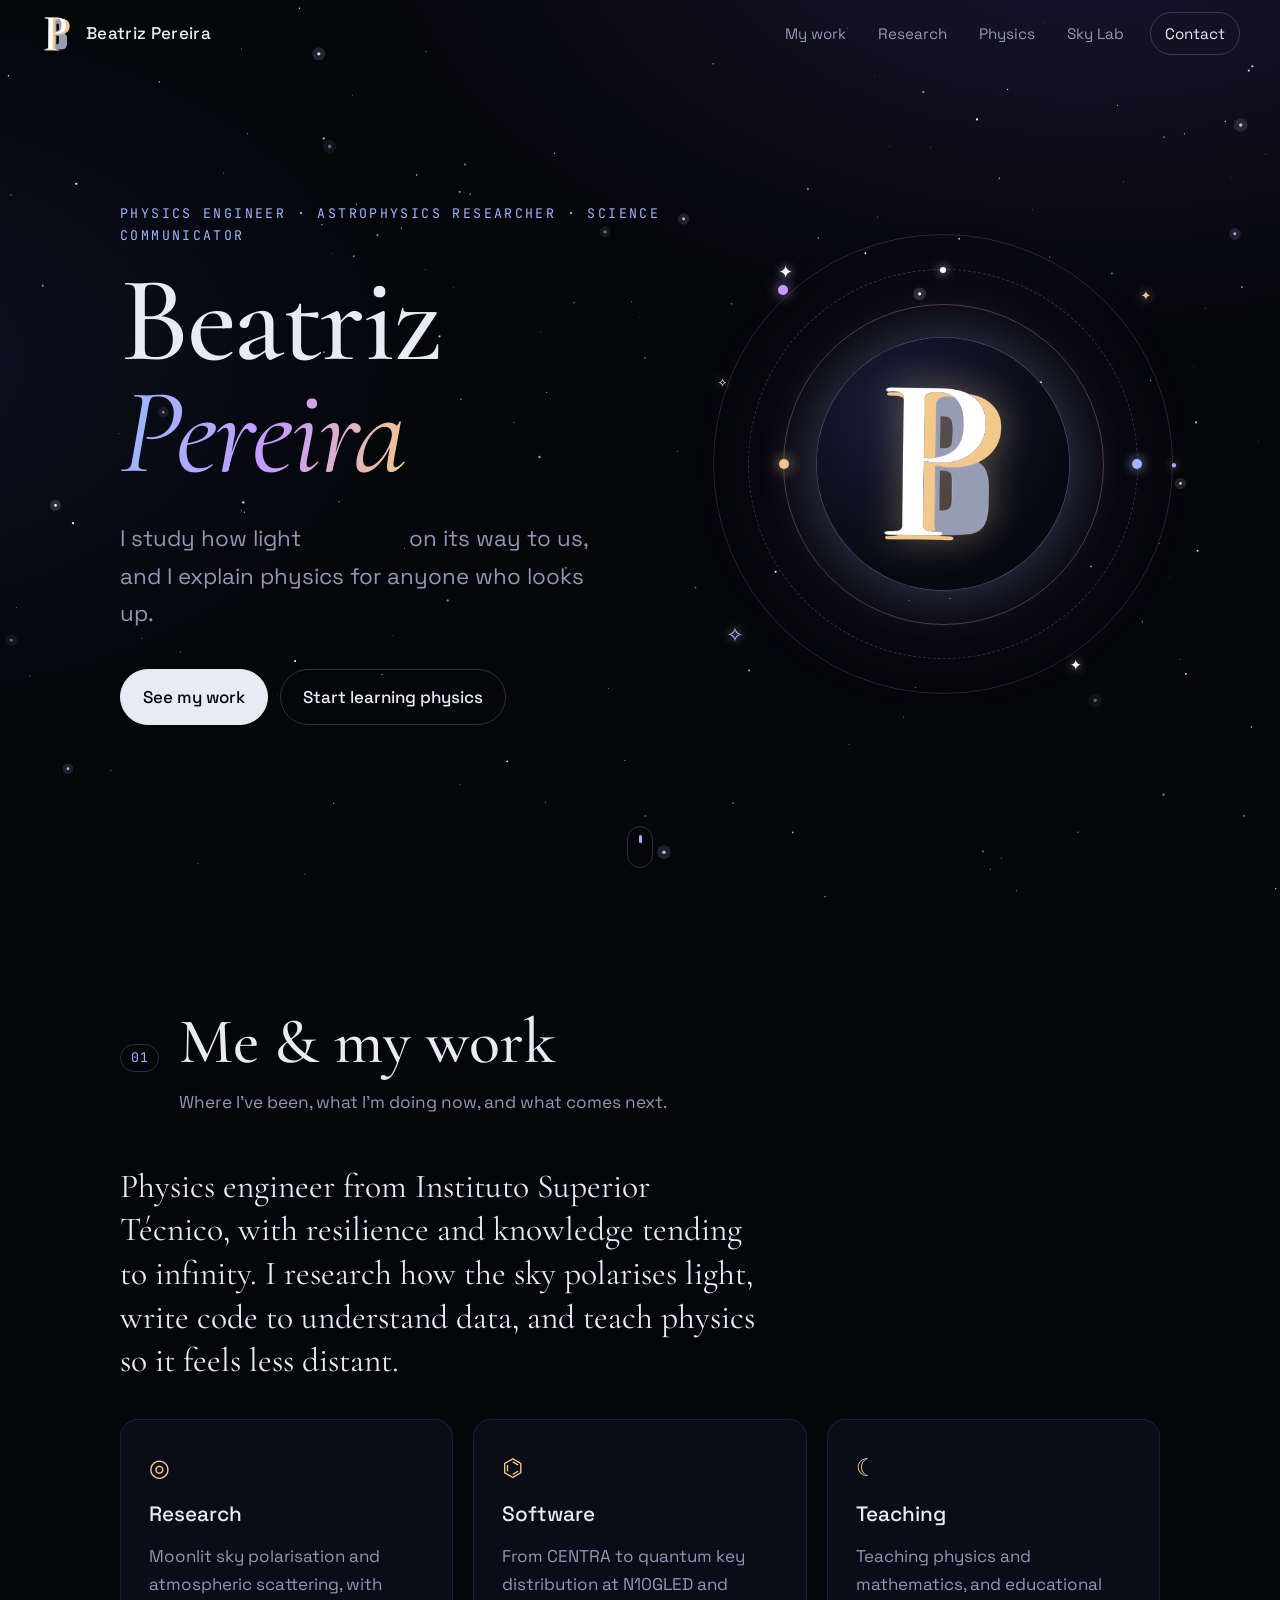
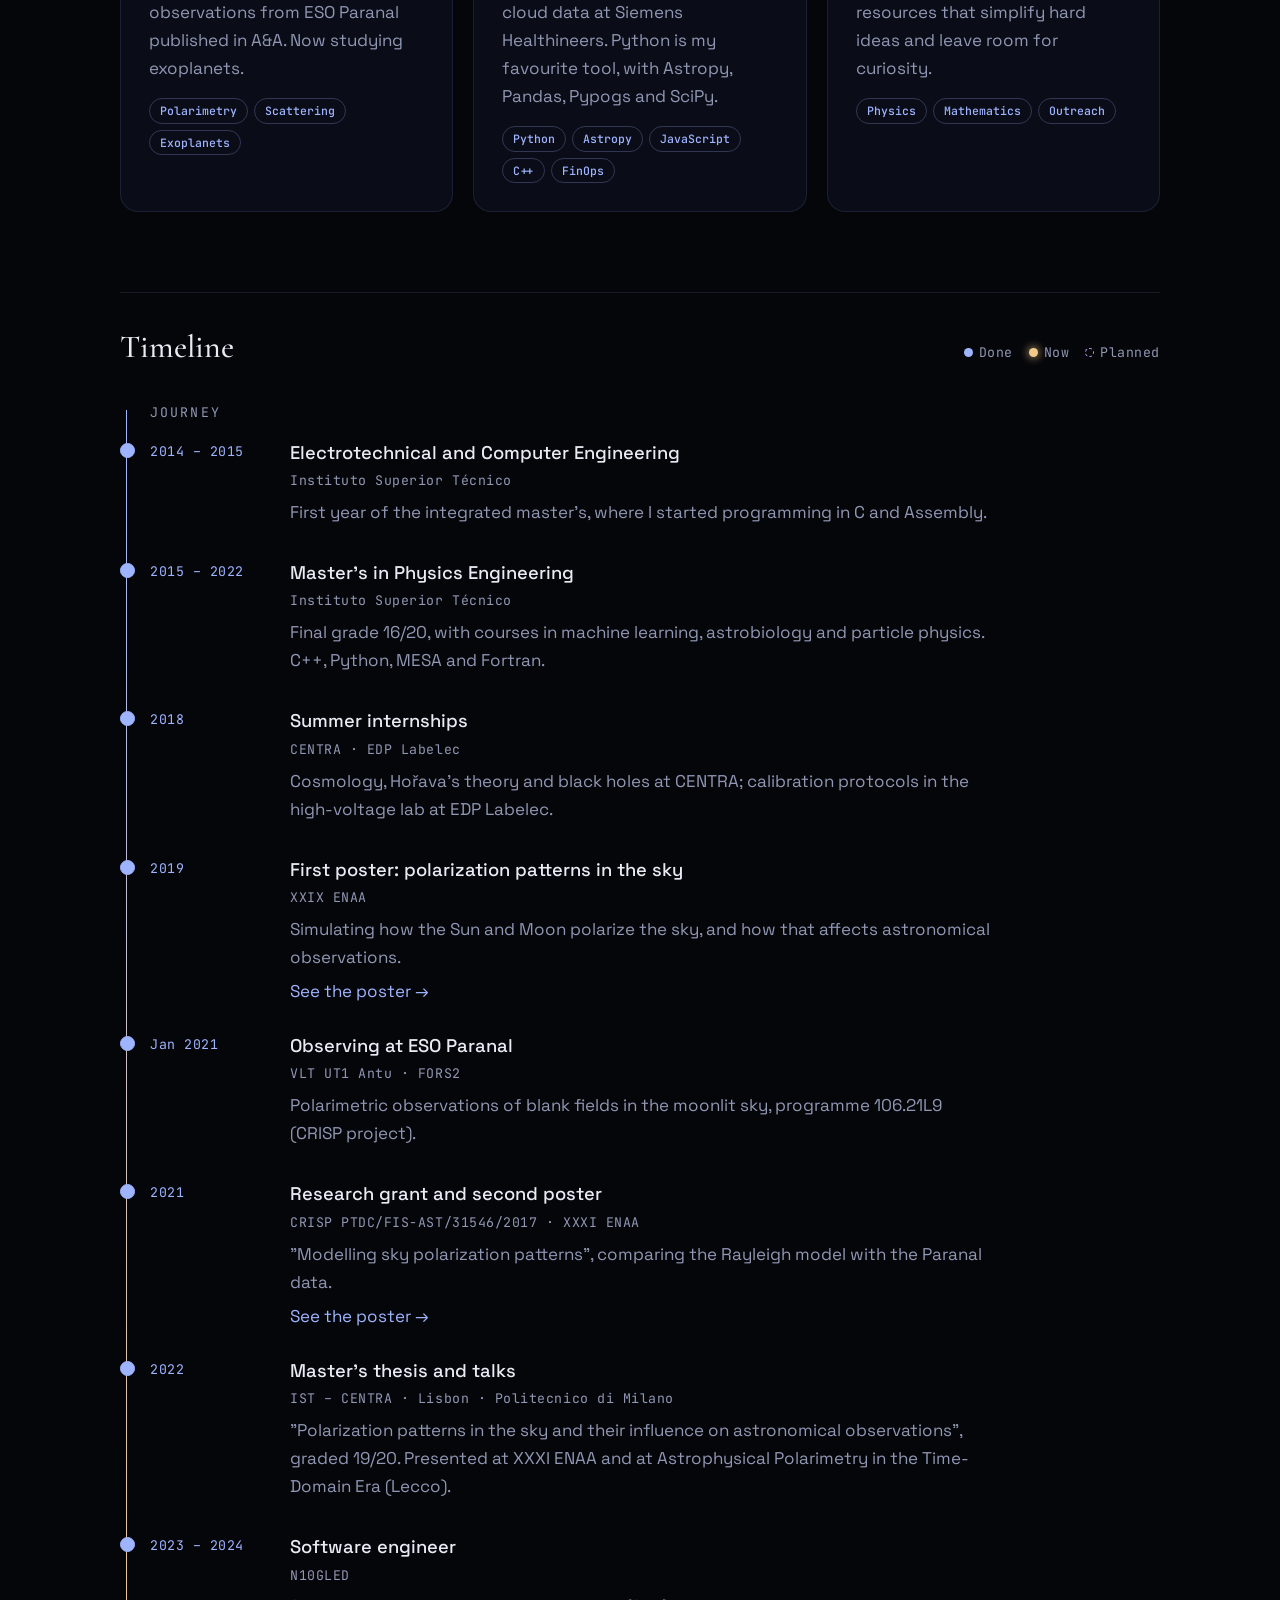
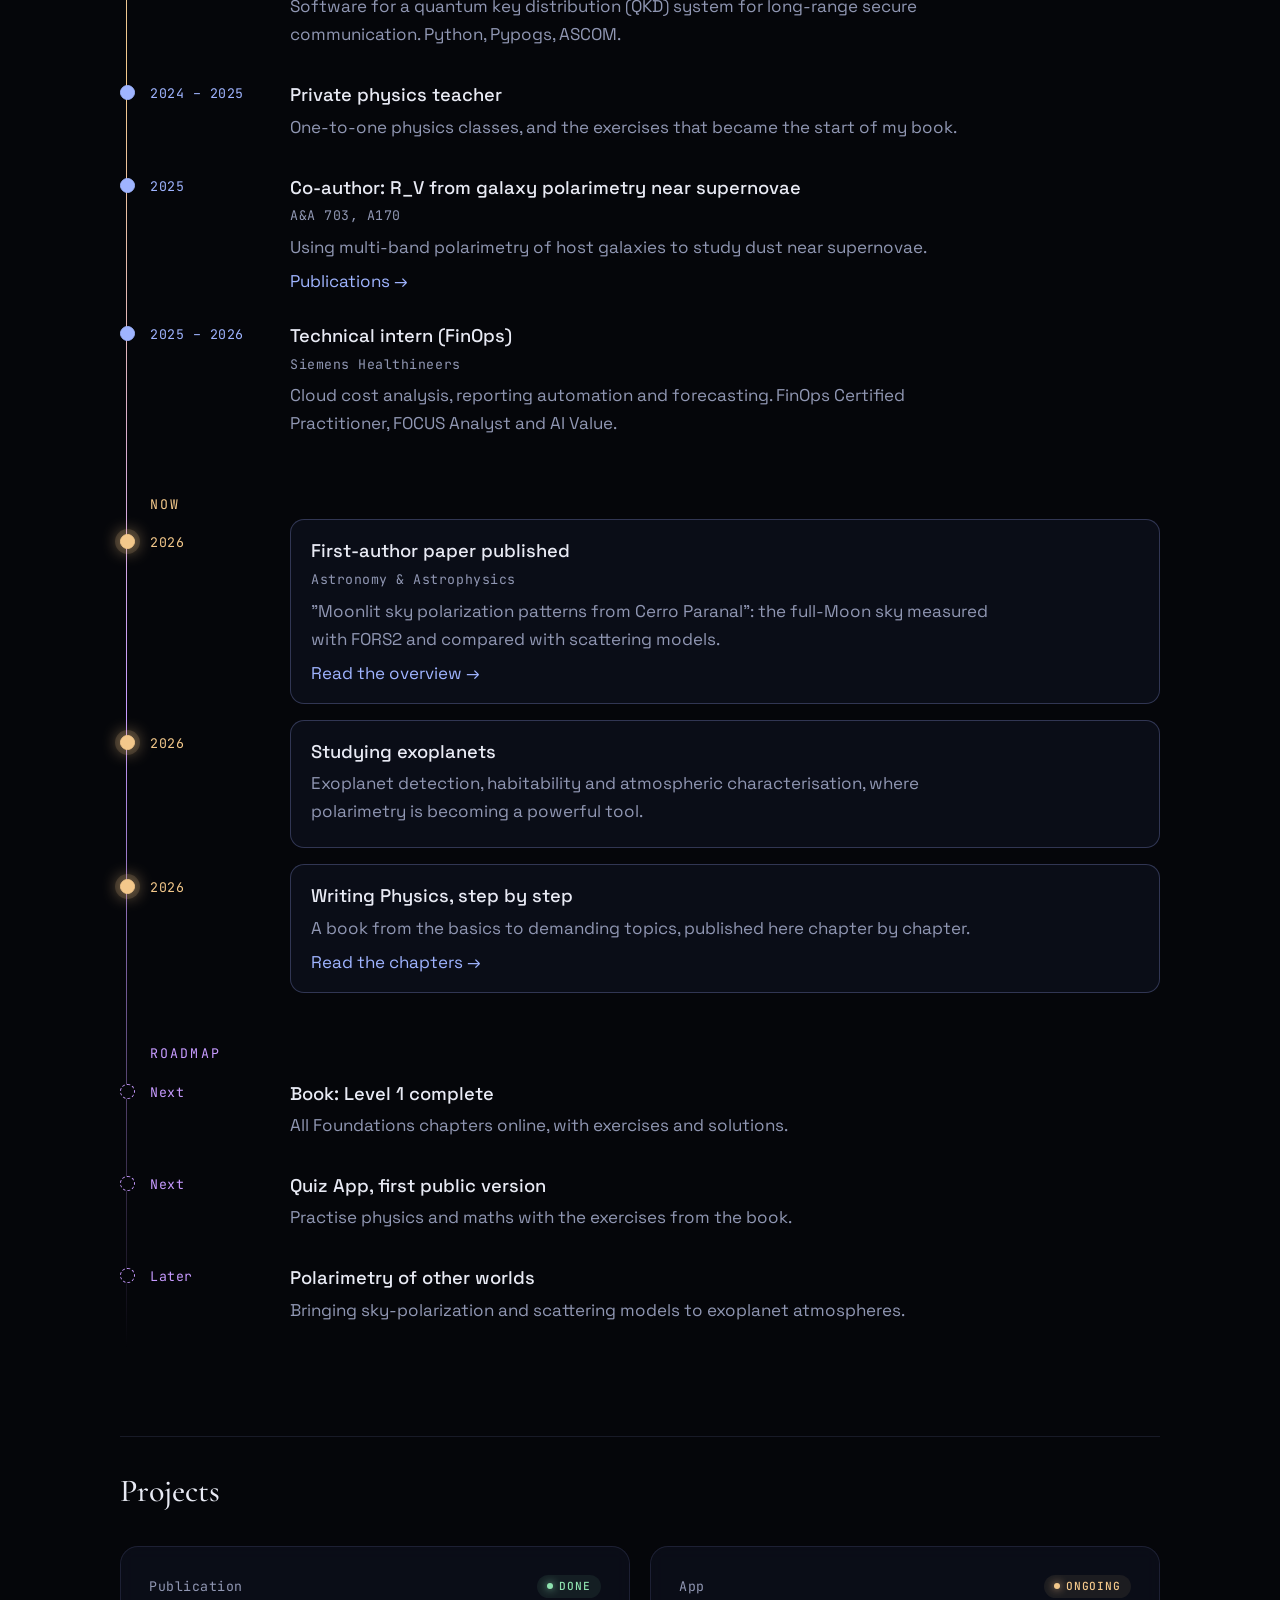
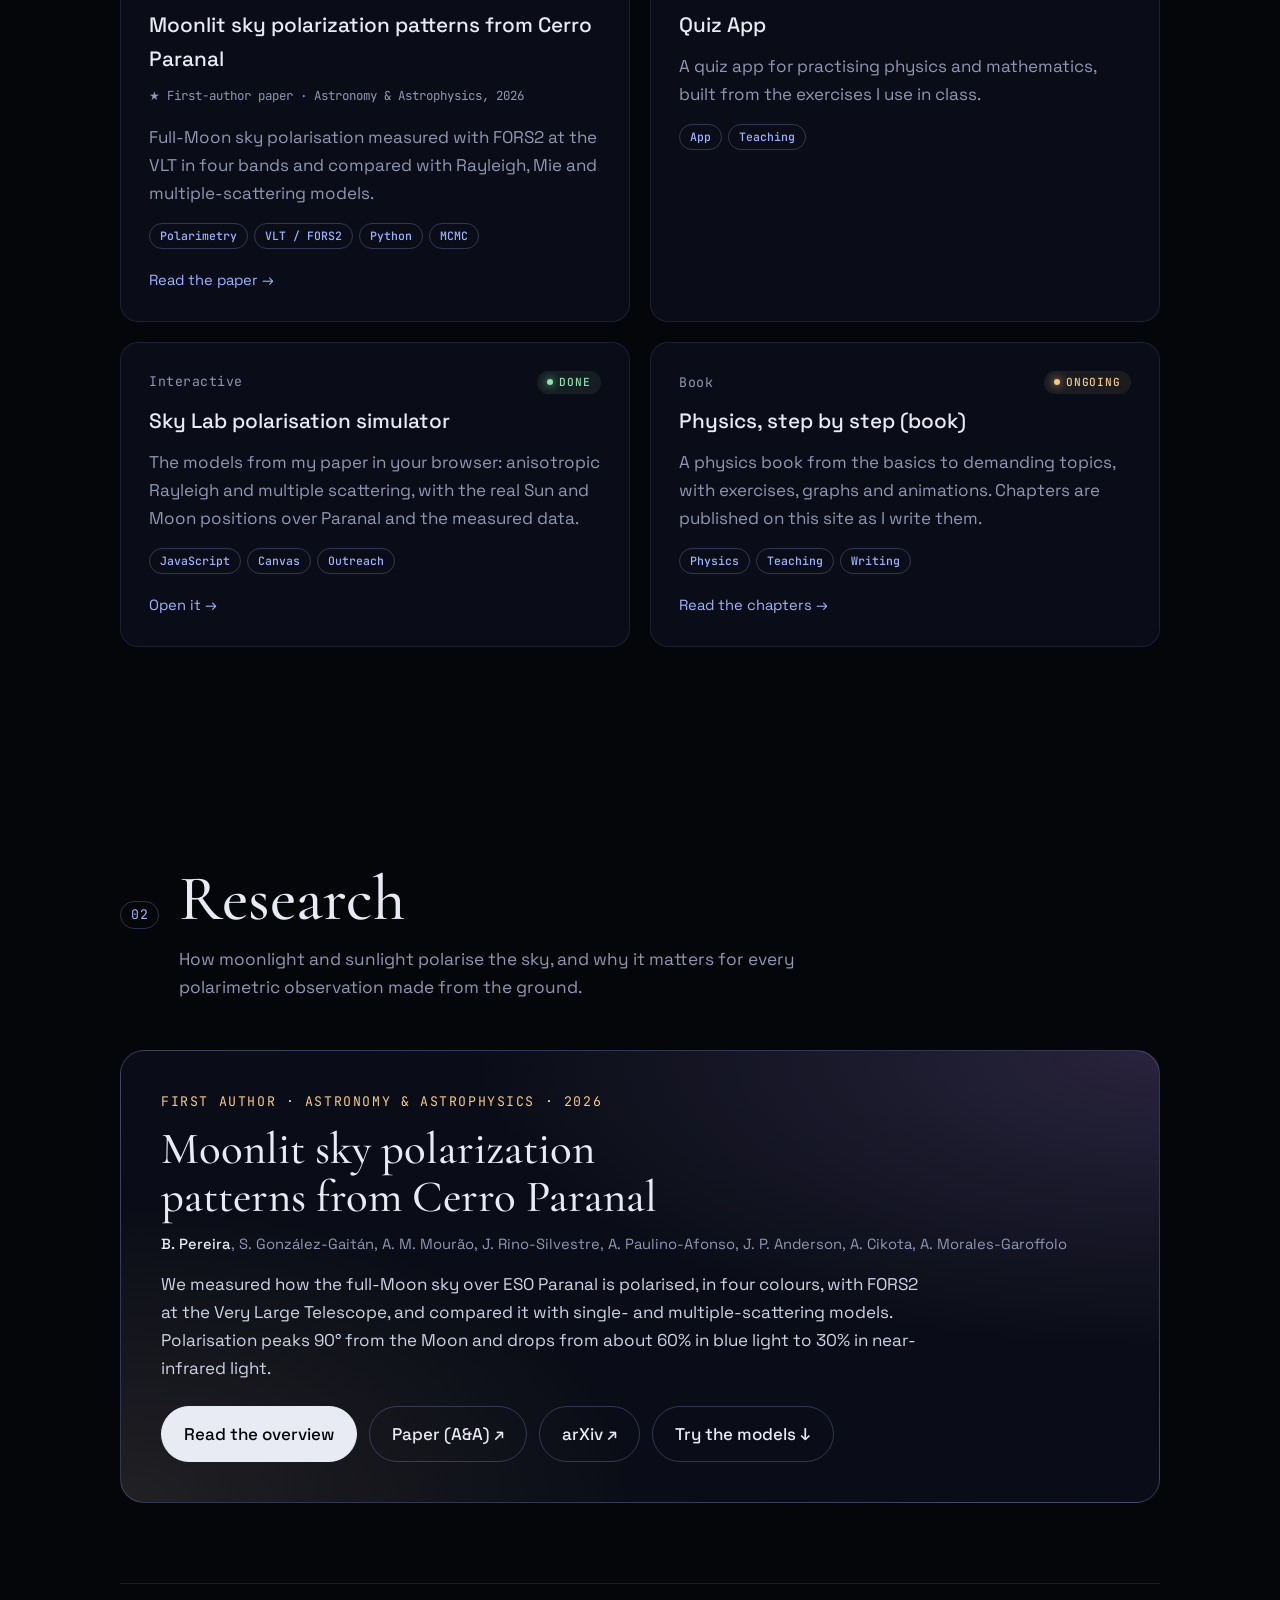
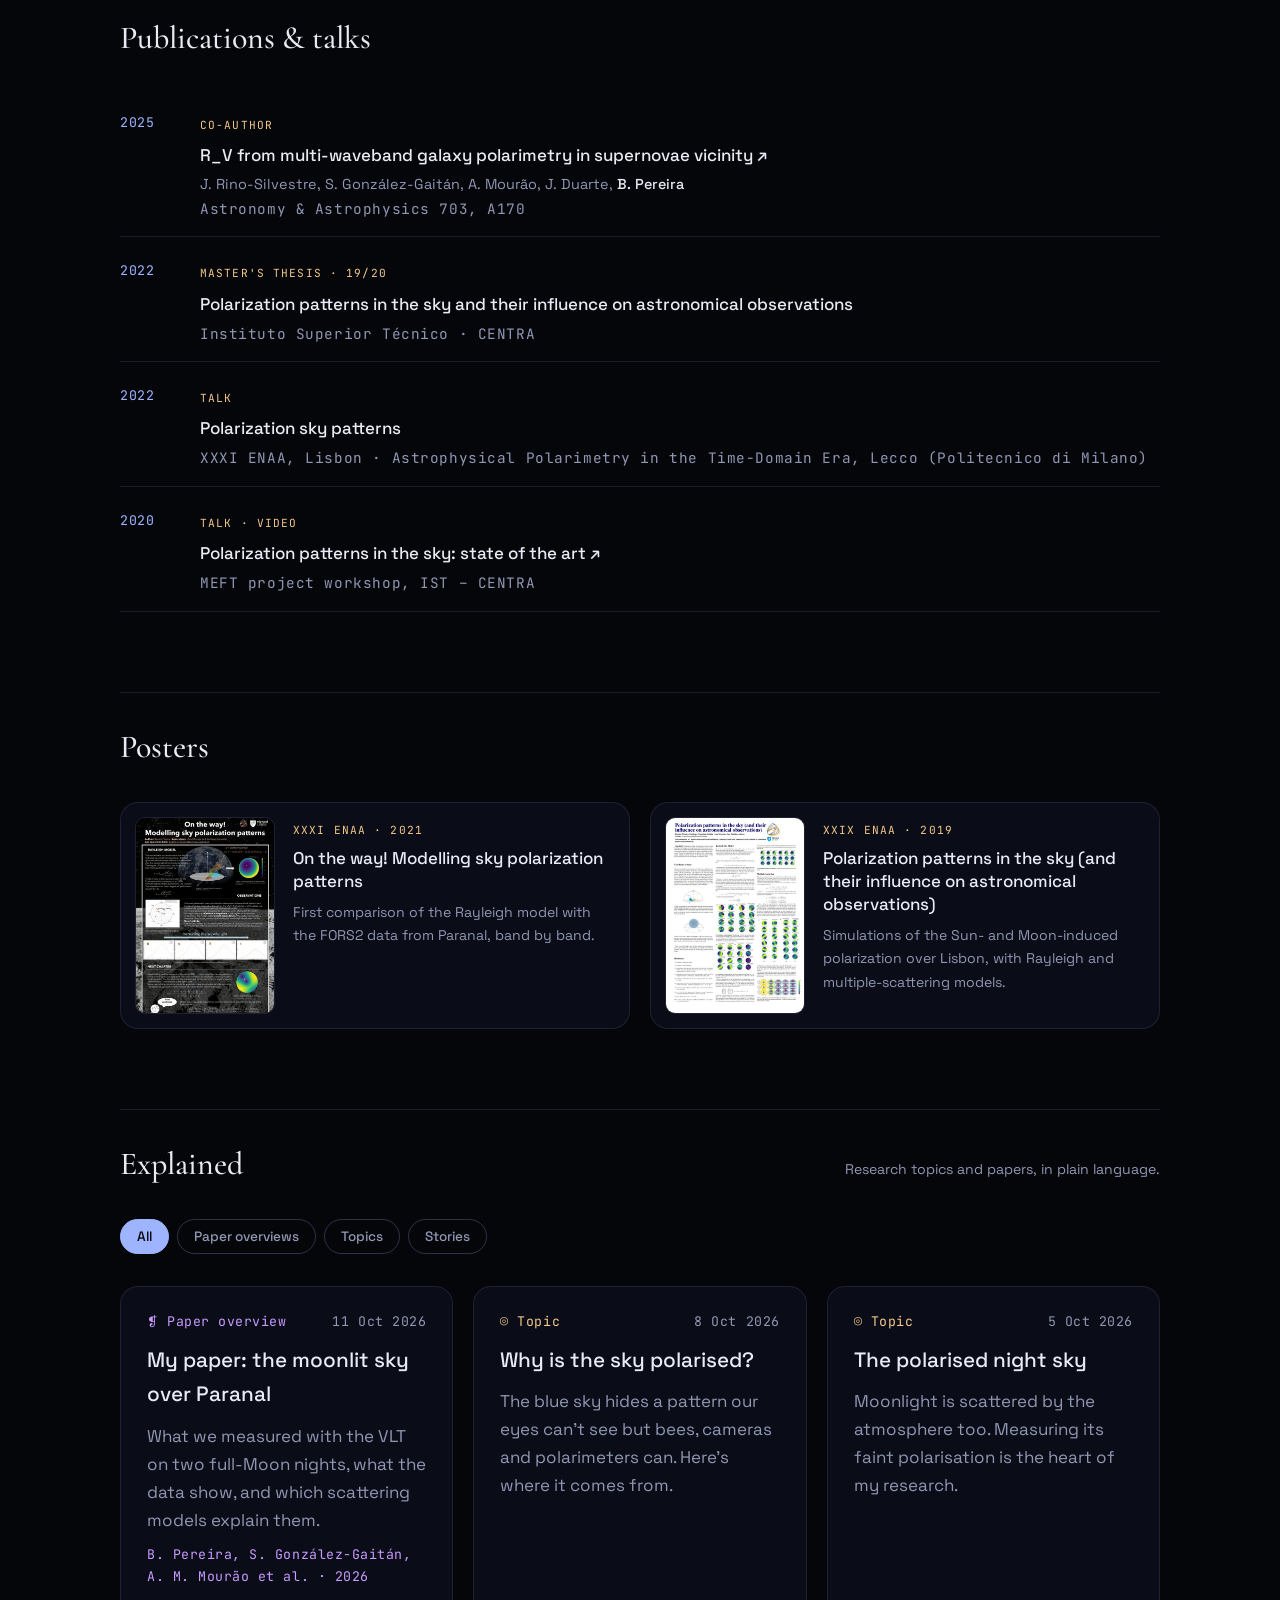
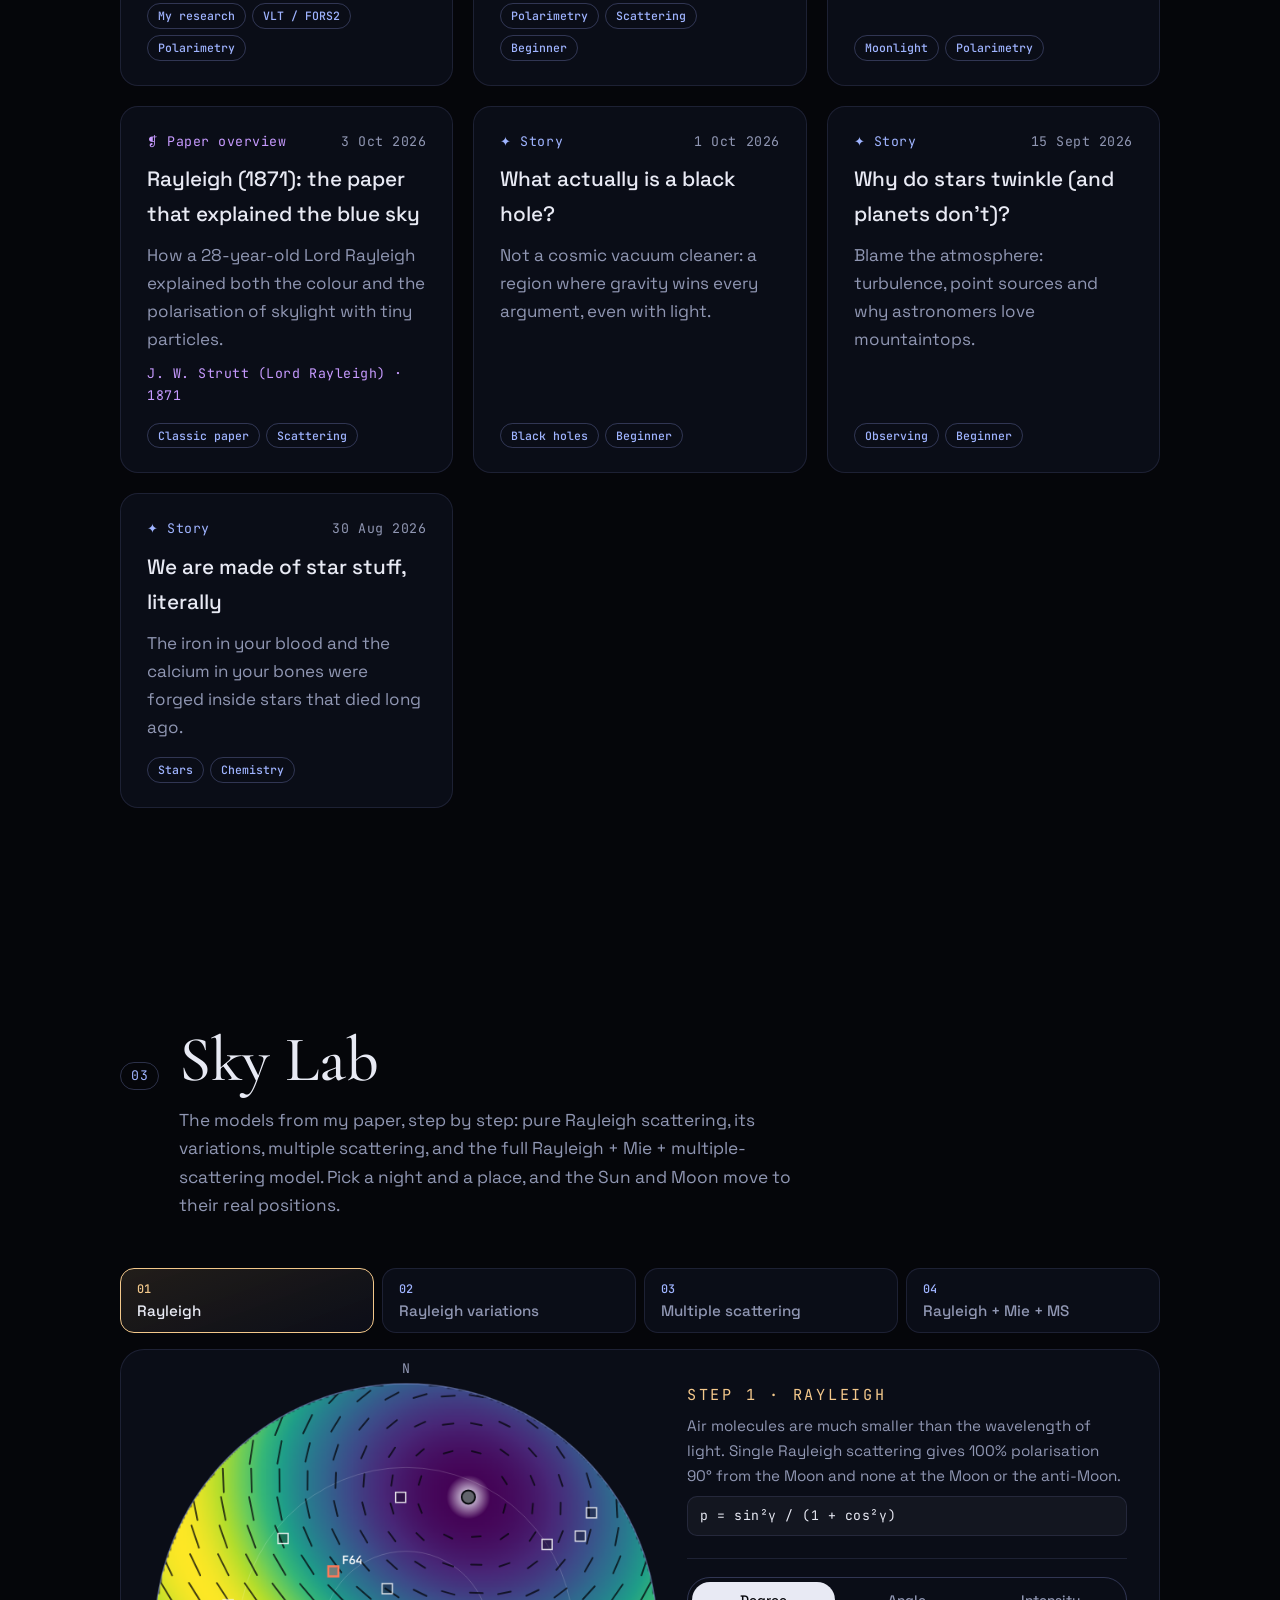
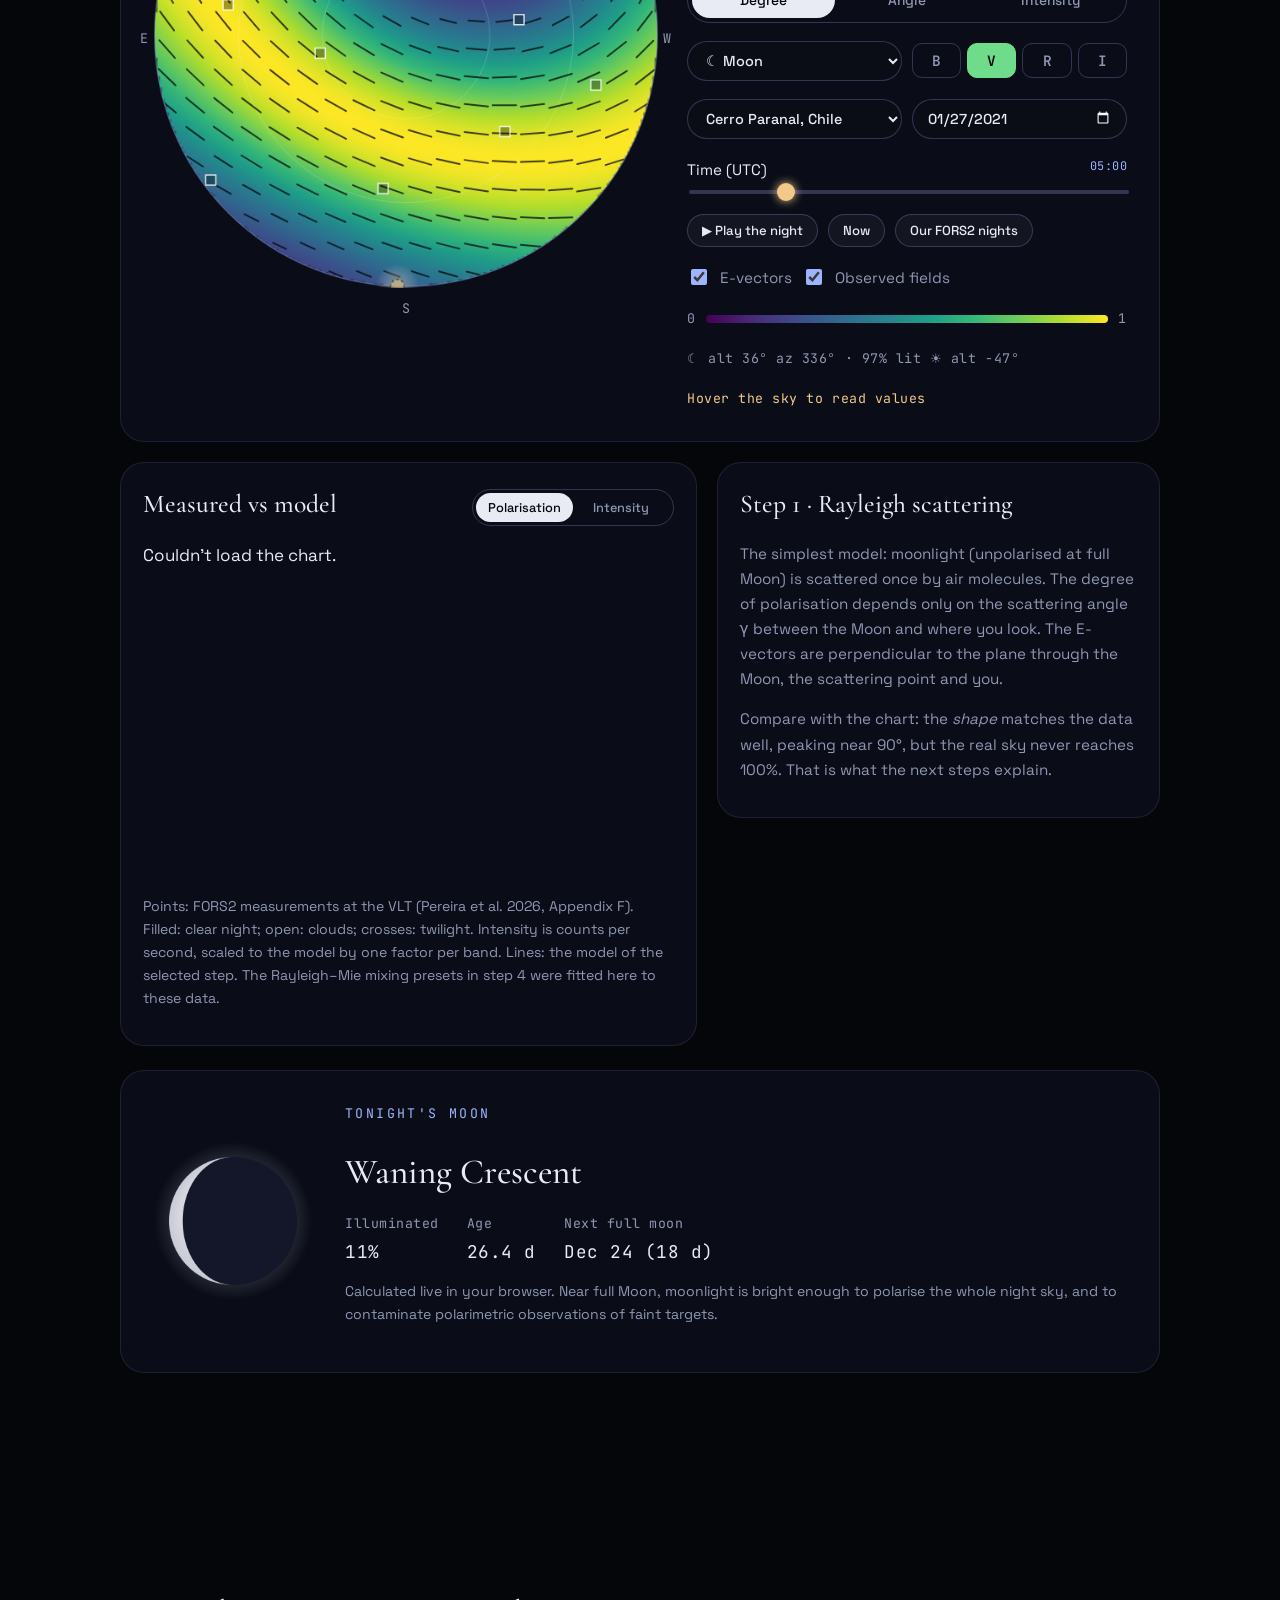
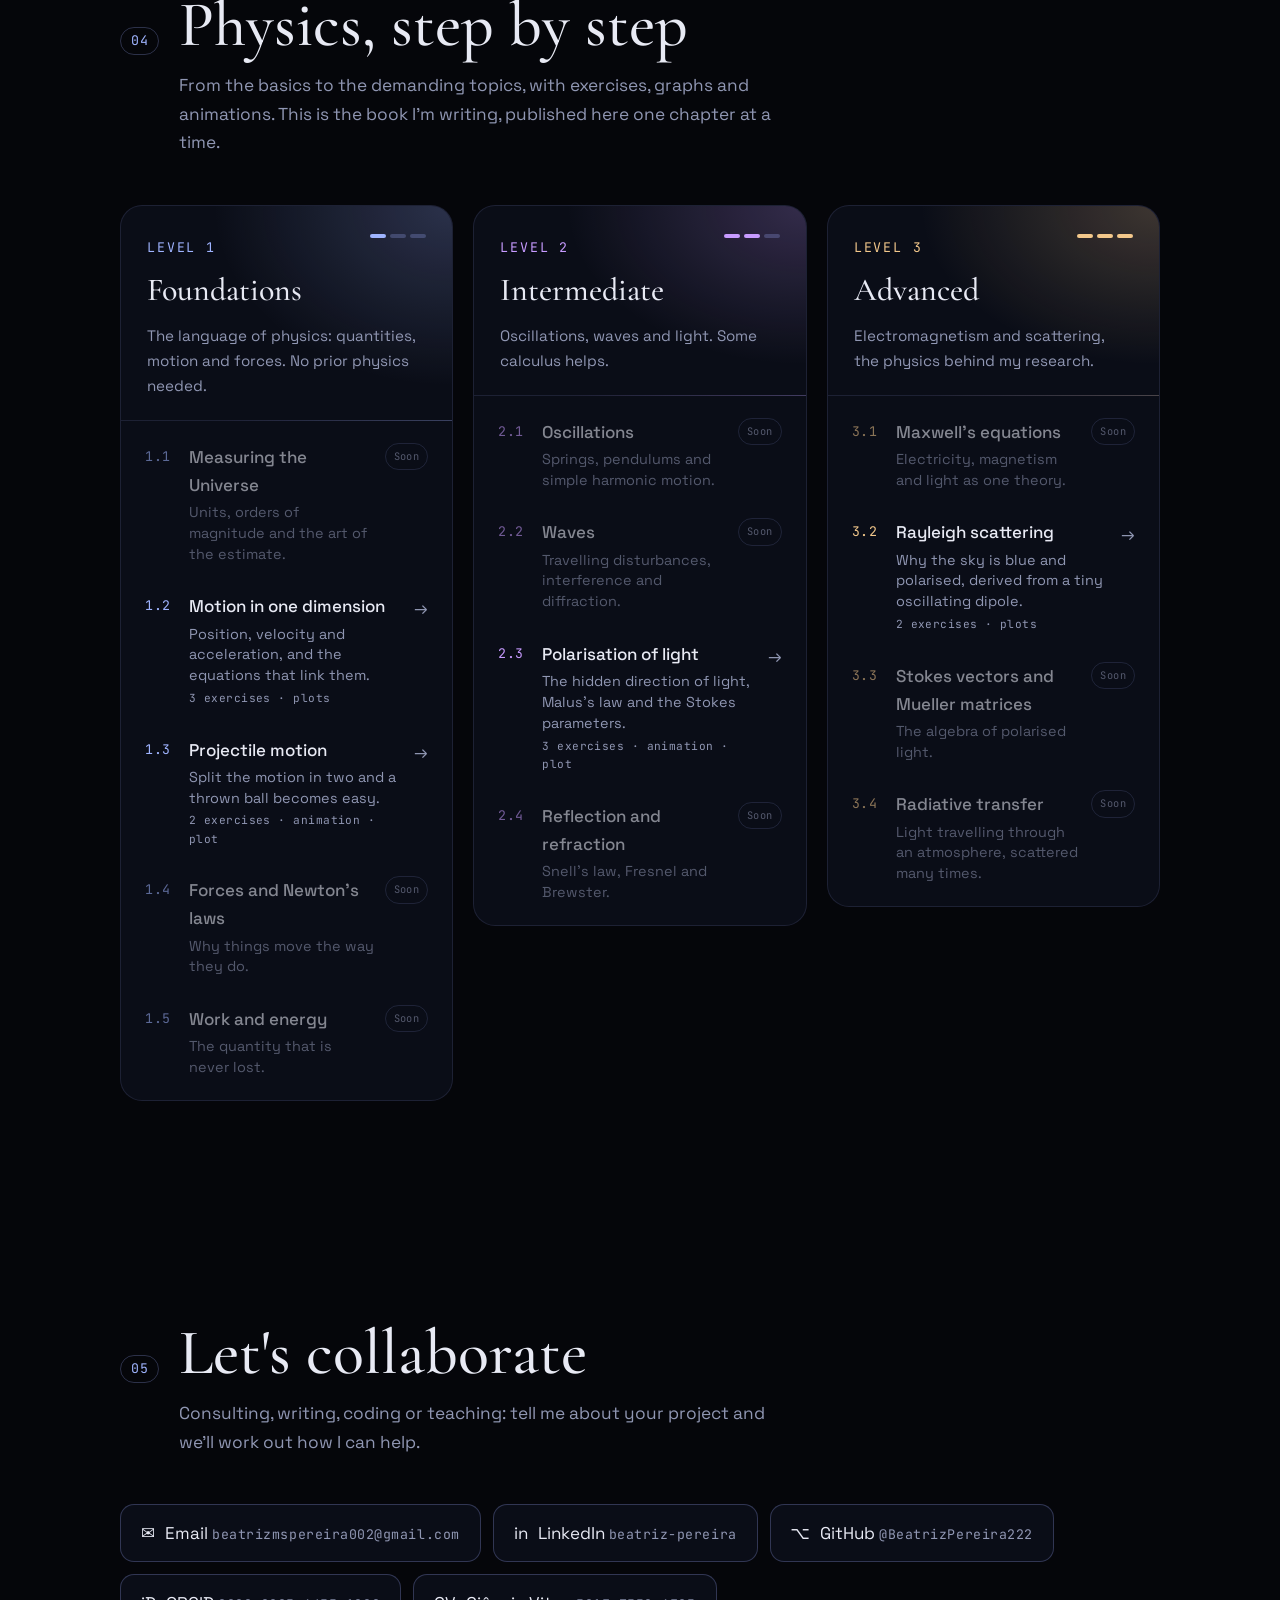
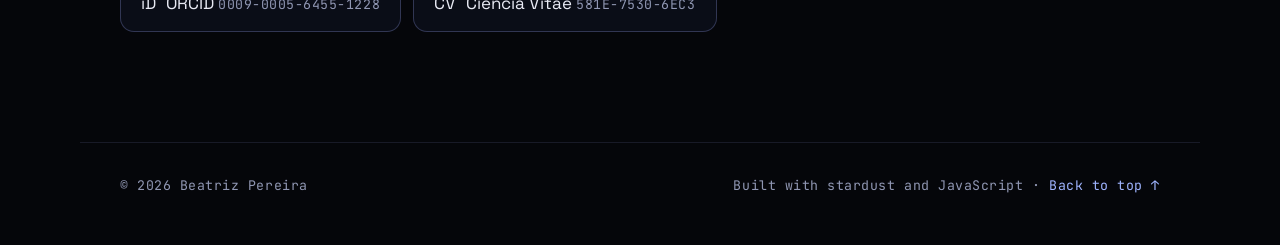
==== commit 096ff3e0: "Add files via upload" ====
--- a/index.html
+++ b/index.html
@@ -28,7 +28,7 @@
     </button>
     <nav id="nav" class="nav">
       <a href="#work" data-section="work">My work</a>
-      <a href="#research" data-section="research">Research explained</a>
+      <a href="#research" data-section="research">Research</a>
       <a href="#physics" data-section="physics">Physics</a>
       <a href="#lab" data-section="lab">Sky Lab</a>
       <a href="#contact" class="nav-cta" data-section="contact">Contact</a>
@@ -39,7 +39,7 @@
     <!-- ───────── Hero ───────── -->
     <section id="home" class="hero">
       <div class="hero-text">
-        <p class="eyebrow mono">Physicist · Astrophysics PhD · Science communicator</p>
+        <p class="eyebrow mono">Physics engineer · Astrophysics researcher · Science communicator</p>
         <h1>Beatriz<br><em>Pereira</em></h1>
         <p class="hero-sub">I study how light <span class="rotator" id="rotator">scatters</span> on its way to us, and I explain physics for anyone who looks up.</p>
         <div class="hero-actions">
@@ -72,24 +72,24 @@
       </header>
 
       <div class="bio reveal">
-        <p class="bio-lead">Physicist pursuing a PhD, with resilience and knowledge tending to infinity. I research the polarisation of light, write code to understand data, and teach physics so it feels less distant.</p>
+        <p class="bio-lead">Physics engineer from Instituto Superior Técnico, with resilience and knowledge tending to infinity. I research how the sky polarises light, write code to understand data, and teach physics so it feels less distant.</p>
         <div class="cards three">
           <article class="card">
             <span class="card-ico" aria-hidden="true">◎</span>
             <h3>Research</h3>
-            <p>Polarimetric observations, scattering processes and moonlight polarisation. Before that, quantum key distribution and exoplanet habitability.</p>
+            <p>Moonlit sky polarisation and atmospheric scattering, with observations from ESO Paranal published in A&amp;A. Now studying exoplanets.</p>
             <ul class="tags"><li>Polarimetry</li><li>Scattering</li><li>Exoplanets</li></ul>
           </article>
           <article class="card">
             <span class="card-ico" aria-hidden="true">⌬</span>
             <h3>Software</h3>
-            <p>From CENTRA to Entangled Space: data handling, visualisation and apps. Python is my favourite tool, with Astropy, Pandas, Pypogs and SciPy.</p>
-            <ul class="tags"><li>Python</li><li>Astropy</li><li>Pandas</li><li>SciPy</li></ul>
+            <p>From CENTRA to quantum key distribution at N10GLED and cloud data at Siemens Healthineers. Python is my favourite tool, with Astropy, Pandas, Pypogs and SciPy.</p>
+            <ul class="tags"><li>Python</li><li>Astropy</li><li>JavaScript</li><li>C++</li><li>FinOps</li></ul>
           </article>
           <article class="card">
             <span class="card-ico" aria-hidden="true">☾</span>
             <h3>Teaching</h3>
-            <p>Years of teaching physics and mathematics, and educational resources that simplify hard ideas and leave room for curiosity.</p>
+            <p>Teaching physics and mathematics, and educational resources that simplify hard ideas and leave room for curiosity.</p>
             <ul class="tags"><li>Physics</li><li>Mathematics</li><li>Outreach</li></ul>
           </article>
         </div>
@@ -107,56 +107,125 @@
       <div class="cards two" id="projectList"><p class="muted">Loading projects…</p></div>
     </section>
 
-    <!-- ───────── 02 · Research explained ───────── -->
+    <!-- ───────── 02 · Research ───────── -->
     <section id="research" class="section">
       <header class="section-head reveal">
         <span class="mono idx">02</span>
-        <h2>Research explained</h2>
-        <p class="lede">The topics I work on, taught from the ground up, and overviews of the papers behind them.</p>
-      </header>
+        <h2>Research</h2>
+        <p class="lede">How moonlight and sunlight polarise the sky, and why it matters for every polarimetric observation made from the ground.</p>
+      </header>
+
+      <div id="publications">
+        <article class="paper-hero reveal" id="featuredPaper"><p class="muted">Loading…</p></article>
+        <div class="sub-head reveal"><h3>Publications &amp; talks</h3></div>
+        <ul class="pubs reveal" id="pubList"></ul>
+        <div class="sub-head reveal"><h3>Posters</h3></div>
+        <div class="posters" id="posterList"></div>
+      </div>
+
+      <div class="sub-head reveal"><h3>Explained</h3><p class="muted small" style="margin:0">Research topics and papers, in plain language.</p></div>
       <div class="filters" id="researchFilters" role="tablist" aria-label="Filter by type"></div>
       <div class="notes" id="researchList"><p class="muted">Loading…</p></div>
     </section>
 
-    <!-- ───────── Sky Lab (interactive) ───────── -->
+    <!-- ───────── 03 · Sky Lab: the models from the paper ───────── -->
     <section id="lab" class="section">
       <header class="section-head reveal">
         <span class="mono idx">03</span>
         <h2>Sky Lab</h2>
-        <p class="lede">My research, in your hands. The sky is polarised: move the Sun (or the Moon) and watch the pattern follow it.</p>
-      </header>
+        <p class="lede">The models from my paper, step by step: pure Rayleigh scattering, its variations, multiple scattering, and the full Rayleigh + Mie + multiple-scattering model. Pick a night and a place, and the Sun and Moon move to their real positions.</p>
+      </header>
+
+      <div class="steps reveal" role="tablist" aria-label="Model steps" id="steps">
+        <button class="on" data-step="1" role="tab" aria-selected="true"><span class="mono">01</span>Rayleigh</button>
+        <button data-step="2" role="tab" aria-selected="false"><span class="mono">02</span>Rayleigh variations</button>
+        <button data-step="3" role="tab" aria-selected="false"><span class="mono">03</span>Multiple scattering</button>
+        <button data-step="4" role="tab" aria-selected="false"><span class="mono">04</span>Rayleigh + Mie + MS</button>
+      </div>
 
       <div class="lab reveal">
         <div class="lab-view">
-          <canvas id="polSky" width="560" height="560" aria-label="All-sky map of the degree of polarisation"></canvas>
+          <canvas id="skyMap" width="600" height="600" aria-label="All-sky map of the polarisation of the sky"></canvas>
           <div class="compass mono" aria-hidden="true"><span class="n">N</span><span class="e">E</span><span class="s">S</span><span class="w">W</span></div>
         </div>
         <div class="lab-panel">
-          <div class="seg" role="radiogroup" aria-label="Light source">
-            <button class="on" data-src="sun" role="radio" aria-checked="true">☀ Sunlight</button>
-            <button data-src="moon" role="radio" aria-checked="false">☾ Moonlight</button>
-          </div>
-          <label class="ctl">
-            <span>Elevation <output id="altOut" class="mono">20°</output></span>
-            <input type="range" id="alt" min="-10" max="90" value="20">
-          </label>
-          <label class="ctl">
-            <span>Azimuth <output id="azOut" class="mono">250°</output></span>
-            <input type="range" id="az" min="0" max="359" value="250">
-          </label>
-          <label class="ctl">
-            <span>Max. polarisation <output id="pmaxOut" class="mono">75%</output></span>
-            <input type="range" id="pmax" min="10" max="100" value="75">
-          </label>
-          <label class="check"><input type="checkbox" id="vectors" checked> Show E-vector directions</label>
-          <div class="legend" aria-hidden="true"><span class="mono">0%</span><i></i><span class="mono" id="legendMax">100%</span></div>
-          <p class="readout mono" id="polReadout">Hover the sky to read values</p>
-          <details class="explain">
-            <summary>What am I looking at?</summary>
-            <p>This is a fisheye view of the whole sky with the zenith at the centre and the horizon at the rim. Rayleigh scattering polarises light most strongly <strong>90° away from the light source</strong>, which makes the bright band. The small lines show the direction the electric field vibrates. Bees and some birds use this pattern to navigate.</p>
-            <p>The model uses single scattering, <span class="mono">P = P<sub>max</sub>·sin²γ / (1 + cos²γ)</span>. The real sky also has multiple scattering and aerosols, which lower the peak and add neutral points (Arago, Babinet, Brewster). Measuring those differences is part of my research.</p>
-          </details>
-        </div>
+          <div class="step-intro">
+            <p class="eyebrow mono" id="stepTag">Step 1</p>
+            <p id="stepText"></p>
+            <p class="formula mono" id="stepFormula"></p>
+          </div>
+
+          <div class="lab-row two">
+            <div class="seg three" role="radiogroup" aria-label="Map" id="segView">
+              <button class="on" data-v="dop" role="radio" aria-checked="true">Degree</button>
+              <button data-v="aop" role="radio" aria-checked="false">Angle</button>
+              <button data-v="int" role="radio" aria-checked="false" id="viewInt">Intensity</button>
+            </div>
+          </div>
+          <div class="lab-row two">
+            <label class="sel"><span class="sr-only">Light source</span>
+              <select id="source"><option value="moon">☾ Moon</option><option value="sun">☀ Sun</option><option value="twilight">☾ + ☀ Twilight</option></select>
+            </label>
+            <div class="bands" role="radiogroup" aria-label="Filter band" id="bands">
+              <button data-b="B">B</button><button class="on" data-b="V">V</button><button data-b="R">R</button><button data-b="I">I</button>
+            </div>
+          </div>
+
+          <div class="step-ctl" data-for="2">
+            <div class="seg" role="radiogroup" aria-label="Variation" id="segVar">
+              <button class="on" data-v="A" role="radio" aria-checked="true">Max. polarisation A(λ)</button>
+              <button data-v="P" role="radio" aria-checked="false">Depolarisation P</button>
+            </div>
+          </div>
+          <label class="ctl step-ctl" data-for="2 3" id="aCtl"><span>Max. polarisation A(λ) <output id="aOut" class="mono"></output></span>
+            <input type="range" id="aMax" min="0.05" max="1" step="0.005"></label>
+          <label class="ctl step-ctl" data-for="2" id="pCtl"><span>Depolarisation P <output id="pOut" class="mono"></output></span>
+            <input type="range" id="pDep" min="0" max="0.9" step="0.005"></label>
+          <label class="ctl step-ctl" data-for="3"><span>Neutral-point parameter L <output id="lOut" class="mono"></output></span>
+            <input type="range" id="lPar" min="0" max="0.8" step="0.01"></label>
+          <label class="ctl step-ctl" data-for="4"><span>Share of light from molecules η <output id="eOut" class="mono"></output></span>
+            <input type="range" id="eta" min="0" max="1" step="0.005"></label>
+          <label class="ctl step-ctl" data-for="4"><span>Unpolarised multiple scattering u <output id="uOut" class="mono"></output></span>
+            <input type="range" id="uMs" min="0" max="3" step="0.01"></label>
+          <label class="ctl" id="twCtl" hidden><span>Moon weight in twilight, par <output id="twOut" class="mono"></output></span>
+            <input type="range" id="twPar" min="0" max="1" step="0.01" value="1"></label>
+
+          <div class="lab-row two">
+            <label class="sel"><span class="sr-only">Site</span>
+              <select id="site"><option value="paranal">Cerro Paranal, Chile</option><option value="lisbon">Lisbon, Portugal</option></select>
+            </label>
+            <label class="sel"><span class="sr-only">Date</span><input type="date" id="date"></label>
+          </div>
+          <label class="ctl"><span>Time (UTC) <output id="tOut" class="mono"></output></span>
+            <input type="range" id="time" min="0" max="1435" step="5" value="300"></label>
+          <div class="lab-row btns">
+            <button class="mini" id="play">▶ Play the night</button>
+            <button class="mini" id="nowBtn">Now</button>
+            <button class="mini" id="obsBtn">Our FORS2 nights</button>
+          </div>
+          <div class="lab-row checks">
+            <label class="check"><input type="checkbox" id="vectors" checked> E-vectors</label>
+            <label class="check"><input type="checkbox" id="fields" checked> Observed fields</label>
+          </div>
+          <div class="legend" aria-hidden="true"><span class="mono" id="legMin">0</span><i></i><span class="mono" id="legMax">1</span></div>
+          <p class="readout mono" id="skyInfo">—</p>
+          <p class="readout mono" id="hoverInfo">Hover the sky to read values</p>
+        </div>
+      </div>
+
+      <div class="lab-below">
+        <div class="lab-chart reveal">
+          <div class="chart-head"><h3>Measured vs model</h3>
+            <div class="seg mini-seg" id="segChart" role="radiogroup" aria-label="Chart">
+              <button class="on" data-v="dop" role="radio" aria-checked="true">Polarisation</button>
+              <button data-v="int" role="radio" aria-checked="false">Intensity</button>
+            </div>
+          </div>
+          <p class="mono muted small" id="chartBand"></p>
+          <div id="dataChart" class="plot" style="height:340px"></div>
+          <p class="muted small">Points: FORS2 measurements at the VLT (Pereira et al. 2026, Appendix F). Filled: clear night; open: clouds; crosses: twilight. Intensity is counts per second, scaled to the model by one factor per band. Lines: the model of the selected step. The Rayleigh–Mie mixing presets in step 4 were fitted here to these data.</p>
+        </div>
+        <div class="lab-explain reveal" id="stepExplain"></div>
       </div>
 
       <div class="moon-card reveal" id="moonCard">
@@ -169,11 +238,10 @@
             <div><dt>Age</dt><dd id="moonAge">—</dd></div>
             <div><dt>Next full moon</dt><dd id="moonFull">—</dd></div>
           </dl>
-          <p class="muted small">Calculated live in your browser from the mean synodic month (29.53 days). Around full moon, moonlight is bright enough to map the polarised night sky.</p>
-        </div>
-      </div>
-    </section>
-
+          <p class="muted small">Calculated live in your browser. Near full Moon, moonlight is bright enough to polarise the whole night sky, and to contaminate polarimetric observations of faint targets.</p>
+        </div>
+      </div>
+    </section>
 
     <!-- ───────── 04 · Physics book ───────── -->
     <section id="physics" class="section">
@@ -200,6 +268,13 @@
     </section>
   </main>
 
+  <!-- Poster viewer -->
+  <div class="lightbox" id="lightbox" role="dialog" aria-modal="true" aria-label="Poster" hidden>
+    <button class="reader-close" id="lightboxClose" aria-label="Close">✕</button>
+    <img id="lightboxImg" alt="">
+    <p class="mono" id="lightboxCap"></p>
+  </div>
+
   <footer class="footer mono">
     <span>© <span id="year"></span> Beatriz Pereira</span>
     <span>Built with stardust and JavaScript · <a href="#home">Back to top ↑</a></span>
@@ -207,7 +282,8 @@
 
   <script src="assets/js/starfield.js"></script>
   <script src="assets/js/common.js"></script>
-  <script src="assets/js/polarization.js"></script>
+  <script src="assets/vendor/astronomy.browser.min.js"></script>
+  <script src="assets/js/skylab.js"></script>
   <script src="assets/js/moon.js"></script>
   <script src="assets/js/main.js"></script>
 </body>
--- a/assets/css/style.css
+++ b/assets/css/style.css
@@ -450,3 +450,95 @@
   .portrait { order: -1; max-width: 230px; justify-self: start; }
   .scroll-cue { display: none; }
 }
+
+/* ---------- 02 · Publications & posters ---------- */
+.paper-hero {
+  position: relative; overflow: hidden; padding: clamp(24px, 4vw, 40px); border-radius: calc(var(--radius) + 6px);
+  border: 1px solid var(--line-strong);
+  background: radial-gradient(120% 120% at 100% 0%, rgba(199,155,255,.16), transparent 55%), radial-gradient(90% 120% at 0% 100%, rgba(243,200,139,.1), transparent 55%), var(--panel);
+}
+.paper-badge { color: var(--accent-2); text-transform: uppercase; letter-spacing: .12em; }
+.paper-hero h3 { font-family: var(--display); font-weight: 500; font-size: clamp(1.9rem, 4vw, 2.8rem); line-height: 1.08; margin: 12px 0 10px; max-width: 24ch; }
+.paper-authors { color: var(--muted); font-size: .92rem; margin: 0 0 14px; }
+.paper-authors strong, .pub-meta strong { color: var(--text); font-weight: 500; }
+.paper-hero > p:not(.paper-authors) { color: #cfd3e6; max-width: 70ch; margin: 0 0 24px; }
+.pubs { list-style: none; margin: 0; padding: 0; display: grid; gap: 4px; }
+.pubs li { display: grid; grid-template-columns: 64px 1fr; gap: 16px; padding: 16px 0; border-bottom: 1px solid var(--line); }
+.pub-year { color: var(--accent); padding-top: 3px; }
+.pub-kind { color: var(--accent-2); text-transform: uppercase; letter-spacing: .1em; font-size: .7rem; }
+.pub-title { margin: 4px 0 4px; font-weight: 500; }
+.pub-title a { color: var(--text); }
+.pub-meta { margin: 0; color: var(--muted); font-size: .9rem; }
+.posters { display: grid; grid-template-columns: repeat(auto-fit, minmax(280px, 1fr)); gap: 20px; }
+.poster {
+  display: grid; grid-template-columns: 140px 1fr; gap: 18px; align-items: start; text-align: left; cursor: zoom-in;
+  font: inherit; color: inherit; background: var(--panel); border: 1px solid var(--line); border-radius: var(--radius); padding: 14px;
+  transition: border-color .3s, transform .3s;
+}
+.poster:hover { border-color: var(--line-strong); transform: translateY(-3px); }
+.poster img { width: 140px; aspect-ratio: 1 / 1.41; object-fit: cover; object-position: top; border-radius: 10px; border: 1px solid var(--line); }
+.poster-body { display: flex; flex-direction: column; gap: 8px; padding-top: 4px; }
+.poster-title { font-weight: 500; line-height: 1.35; }
+@media (max-width: 420px) { .poster { grid-template-columns: 96px 1fr; } .poster img { width: 96px; } }
+.lightbox { position: fixed; inset: 0; z-index: 90; background: rgba(3,4,8,.92); display: flex; flex-direction: column; align-items: center; justify-content: center; gap: 12px; padding: 56px 16px 20px; }
+.lightbox[hidden] { display: none; }
+.lightbox img { max-width: min(100%, 1000px); max-height: calc(100vh - 110px); object-fit: contain; border-radius: 8px; background: #fff; }
+.lightbox p { color: var(--muted); margin: 0; text-align: center; }
+.lightbox .reader-close { position: absolute; top: 14px; right: 14px; }
+
+/* ---------- 03 · Sky Lab controls ---------- */
+.lab-row { display: flex; gap: 10px; align-items: center; }
+.lab-row.two > * { flex: 1; min-width: 0; }
+.lab-row.btns, .lab-row.checks { flex-wrap: wrap; }
+.lab-row .seg { flex: 1; }
+.seg button { font-size: .86rem; }
+.sel select, .sel input {
+  width: 100%; font: 500 .9rem var(--sans); color: var(--text); background: var(--bg-2); color-scheme: dark;
+  border: 1px solid var(--line-strong); border-radius: 999px; padding: 9px 14px;
+}
+.bands { display: grid; grid-template-columns: repeat(4, 1fr); gap: 6px; }
+.bands button { font: 600 .9rem var(--mono); color: var(--muted); background: none; border: 1px solid var(--line-strong); border-radius: 10px; padding: 7px 0; cursor: pointer; }
+.bands button:nth-child(1).on { background: #6f8cff; border-color: #6f8cff; color: #05060a; }
+.bands button:nth-child(2).on { background: #6fdc8c; border-color: #6fdc8c; color: #05060a; }
+.bands button:nth-child(3).on { background: #ff7a7a; border-color: #ff7a7a; color: #05060a; }
+.bands button:nth-child(4).on { background: #ffb347; border-color: #ffb347; color: #05060a; }
+.ctl.dim { opacity: .4; }
+.mini { font: 500 .82rem var(--sans); color: var(--text); background: rgba(255,255,255,.04); border: 1px solid var(--line-strong); border-radius: 999px; padding: 7px 14px; cursor: pointer; }
+.mini:hover { border-color: var(--accent); }
+.legend i { background: linear-gradient(90deg, #440154, #482878, #3e4a89, #31688e, #26828e, #1f9e89, #35b779, #6dcd59, #b4de2c, #fde725) !important; }
+#skyMap { width: 100%; height: 100%; border-radius: 50%; cursor: crosshair; touch-action: none; }
+.lab-view { max-width: 600px; }
+#skyInfo { color: var(--muted); }
+.lab-below { display: grid; grid-template-columns: minmax(0, 1.3fr) minmax(0, 1fr); gap: 20px; margin-top: 20px; align-items: start; }
+@media (max-width: 960px) { .lab-below { grid-template-columns: 1fr; } }
+.lab-chart, .lab-explain { background: var(--panel); border: 1px solid var(--line); border-radius: calc(var(--radius) + 6px); padding: 20px 22px; }
+.lab-explain { border-top: 1px solid var(--line); }
+.lab-explain[open] summary { margin-bottom: 6px; }
+.chart-head { display: flex; justify-content: space-between; align-items: baseline; gap: 10px; }
+.chart-head h3 { margin: 0; font-family: var(--display); font-weight: 500; font-size: 1.6rem; }
+
+/* ---------- Sky Lab steps ---------- */
+[hidden] { display: none !important; }
+.steps { display: grid; grid-template-columns: repeat(4, minmax(0, 1fr)); gap: 8px; margin-bottom: 16px; }
+.steps button {
+  display: flex; flex-direction: column; gap: 4px; align-items: flex-start; text-align: left; cursor: pointer;
+  font: 500 .95rem var(--sans); color: var(--muted); background: var(--panel); border: 1px solid var(--line); border-radius: 14px; padding: 12px 16px;
+  transition: border-color .2s, color .2s;
+}
+.steps button .mono { color: var(--accent); }
+.steps button:hover { color: var(--text); border-color: var(--line-strong); }
+.steps button.on { color: var(--text); border-color: var(--accent-2); background: linear-gradient(160deg, rgba(243,200,139,.12), rgba(16,19,33,.62)); }
+.steps button.on .mono { color: var(--accent-2); }
+@media (max-width: 760px) { .steps { grid-template-columns: repeat(2, minmax(0, 1fr)); } }
+.step-intro { border-bottom: 1px solid var(--line); padding-bottom: 14px; }
+.step-intro .eyebrow { margin-bottom: 6px; color: var(--accent-2); }
+.step-intro p { margin: 0 0 8px; color: var(--muted); font-size: .95rem; }
+.formula { color: var(--text) !important; background: rgba(255,255,255,.04); border: 1px solid var(--line); border-radius: 10px; padding: 8px 12px; font-size: .82rem !important; }
+.formula:empty { display: none; }
+.seg.three { grid-template-columns: repeat(3, 1fr); }
+.mini-seg { grid-template-columns: 1fr 1fr; padding: 3px; }
+.mini-seg button { font-size: .8rem; padding: 6px 12px; }
+.lab-row .bands { flex: 1; }
+.lab-explain h3 { font-family: var(--display); font-weight: 500; font-size: 1.6rem; margin: 0 0 10px; }
+.lab-explain p { color: var(--muted); font-size: .95rem; }
+.lab-explain strong { color: var(--text); }
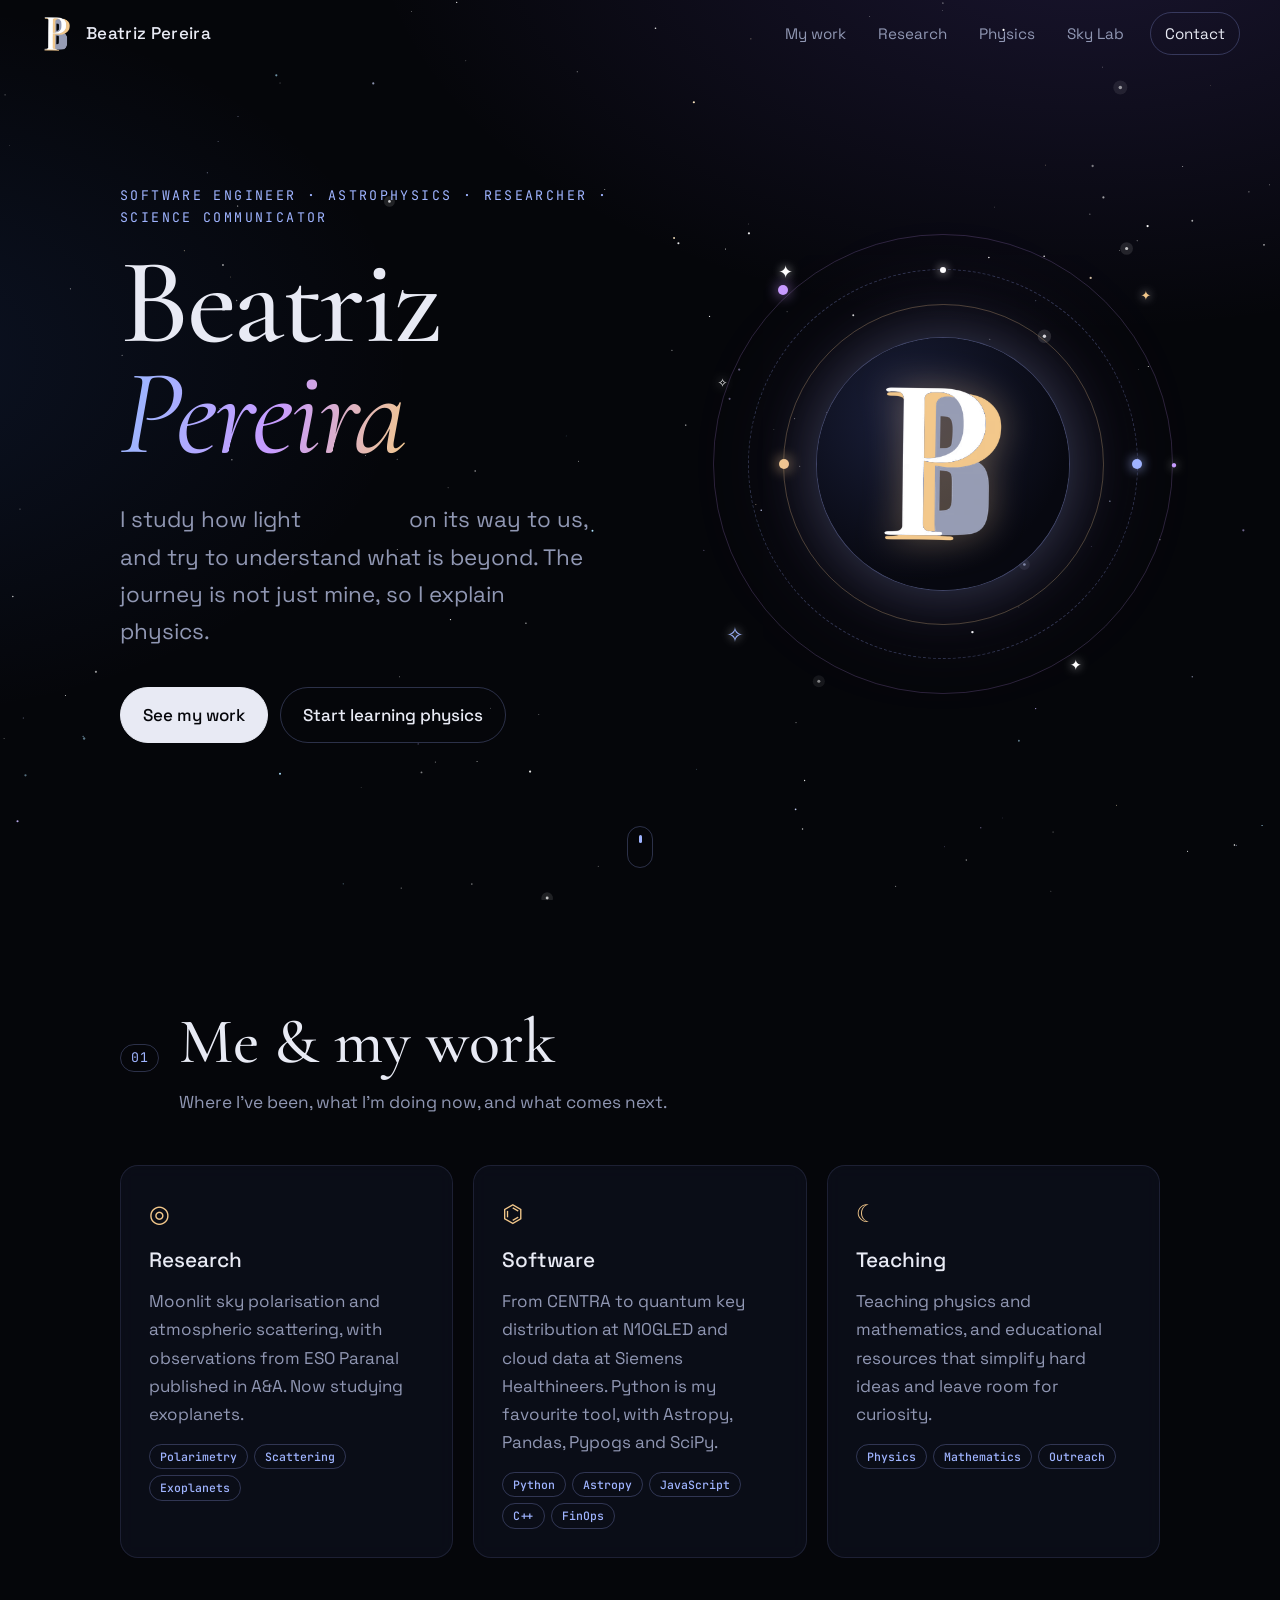
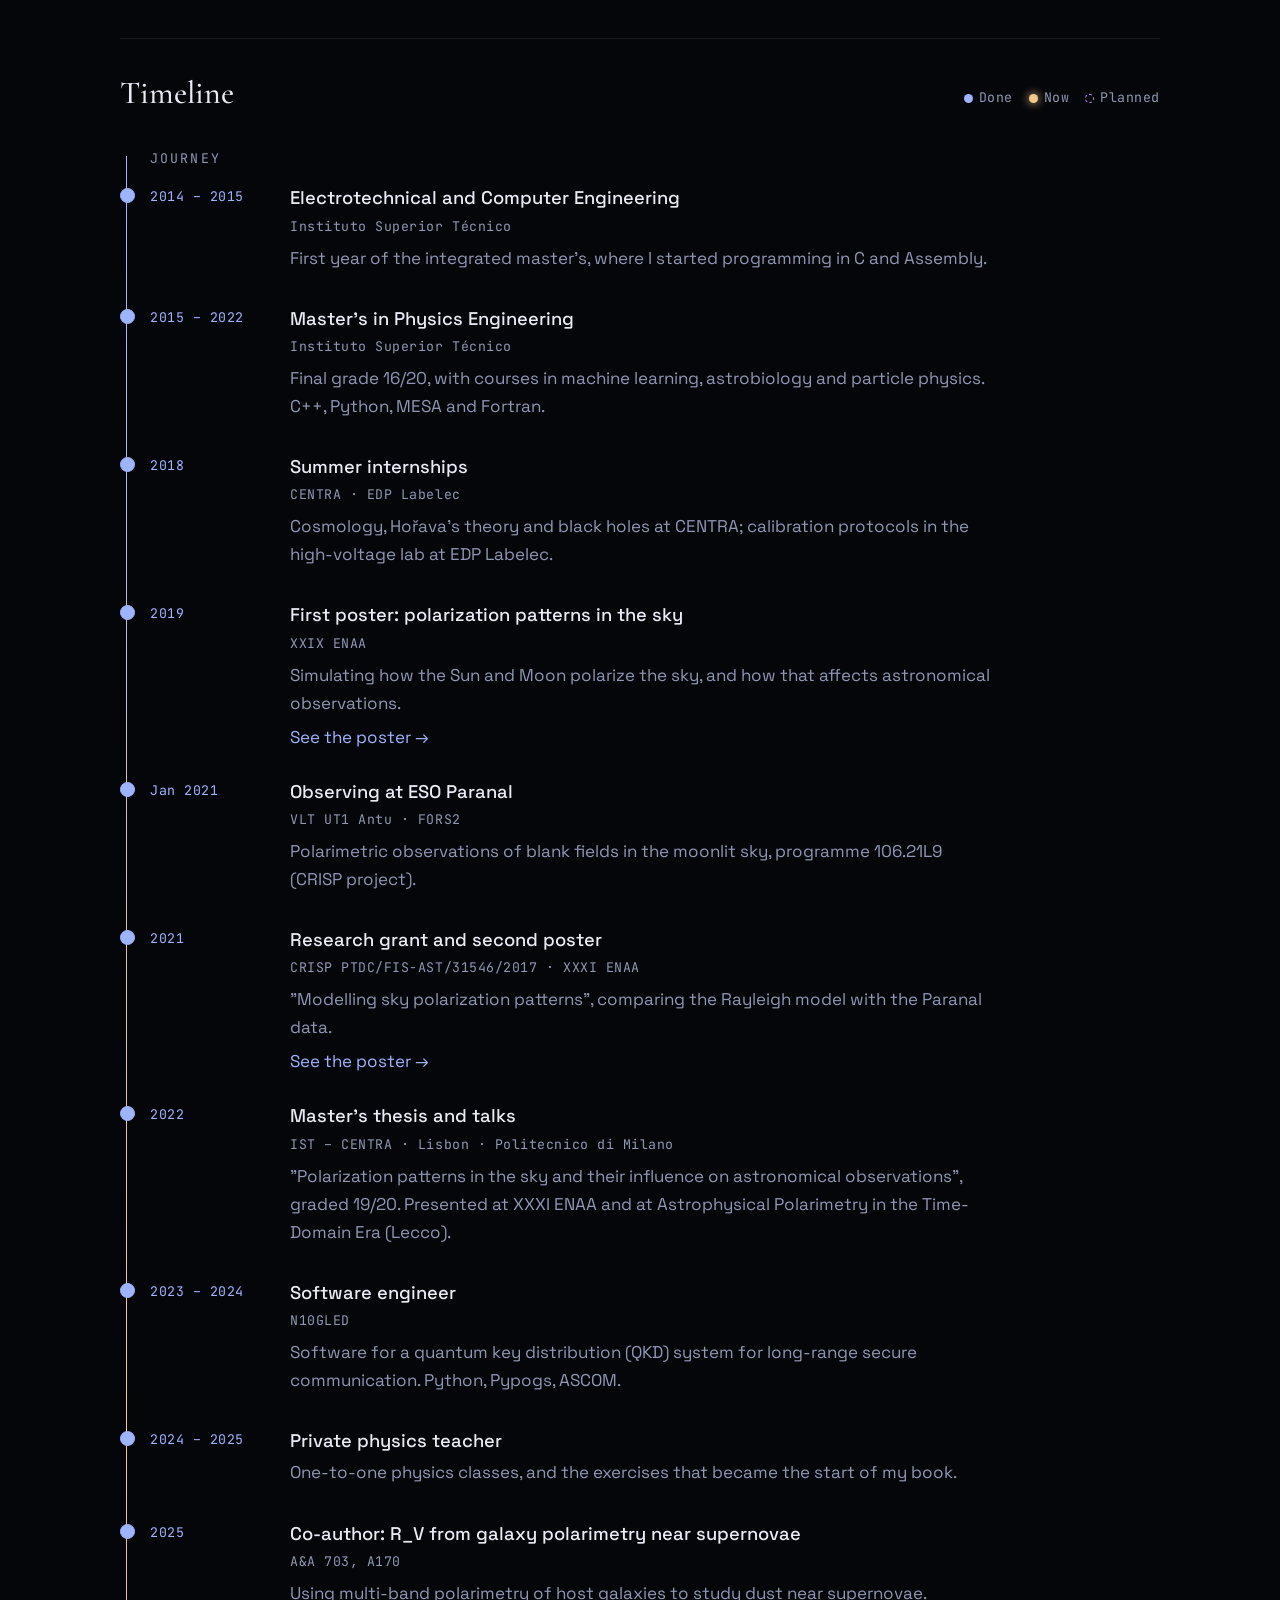
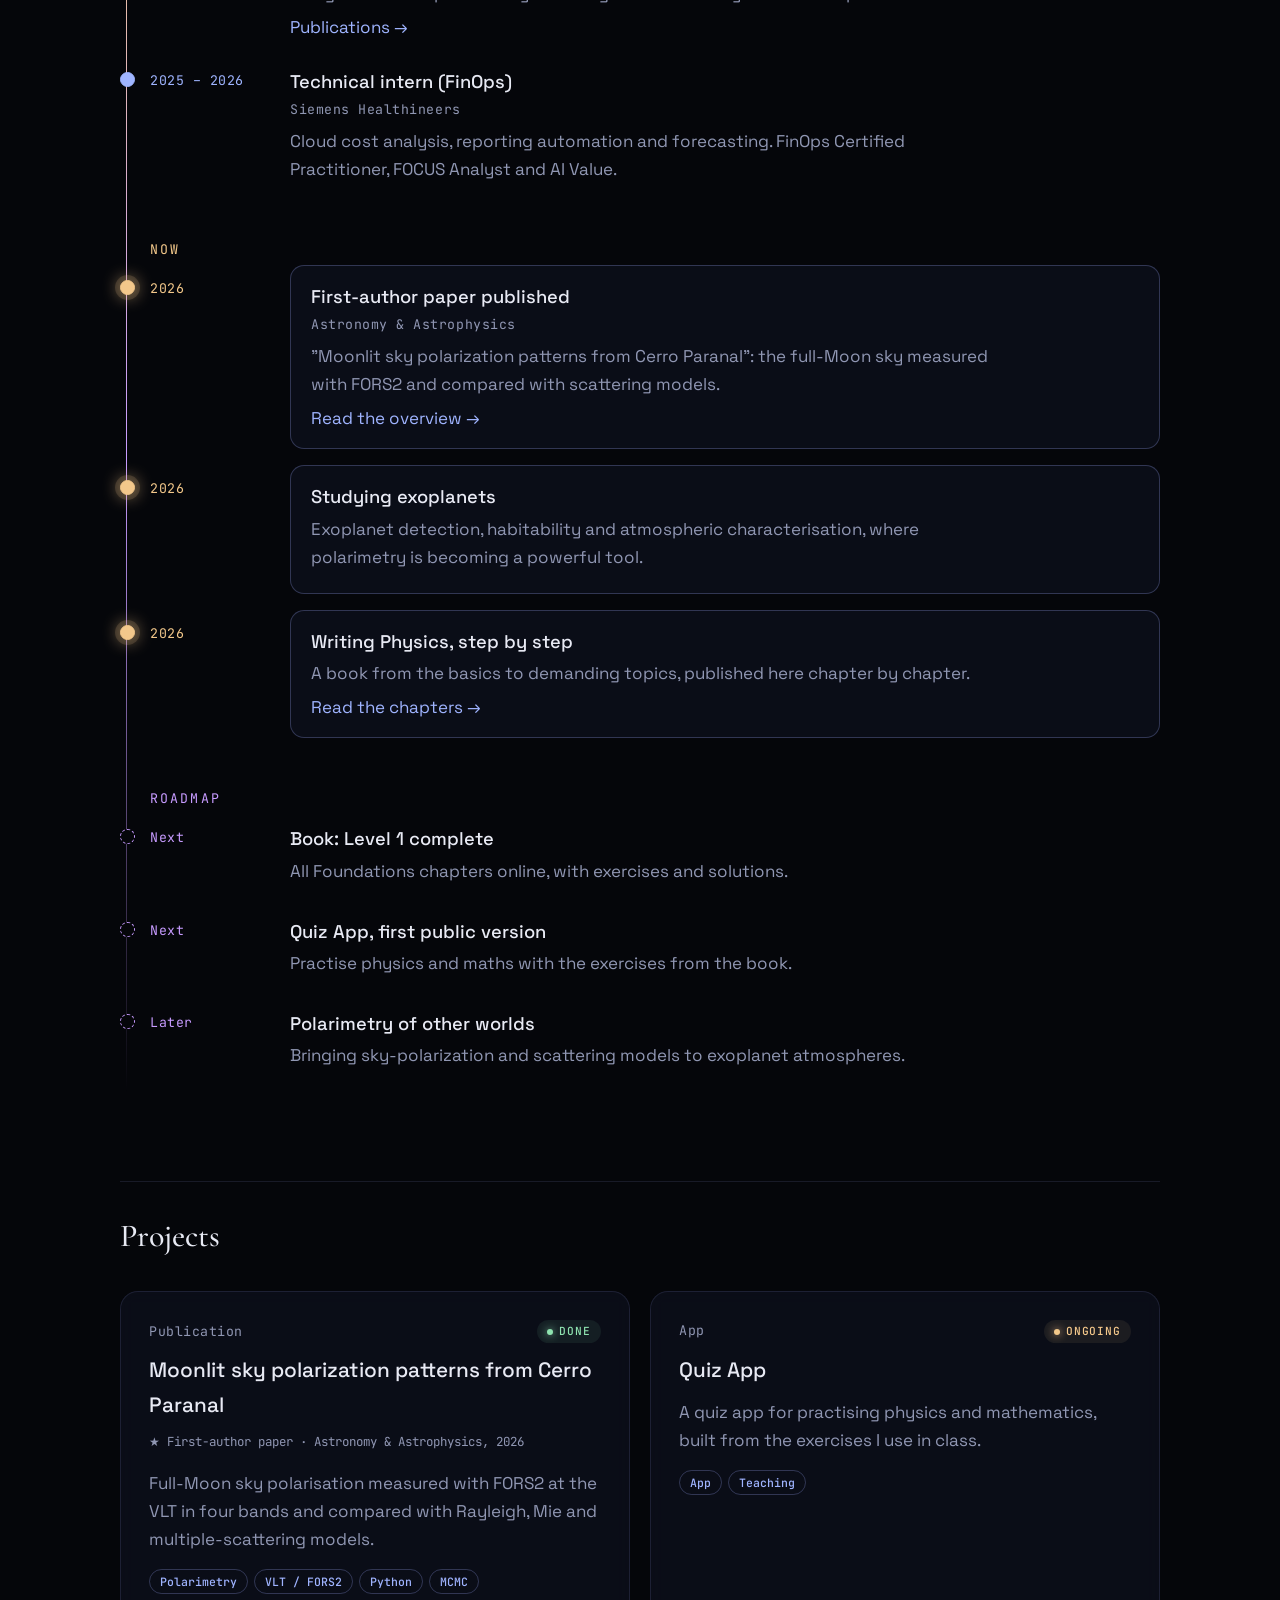
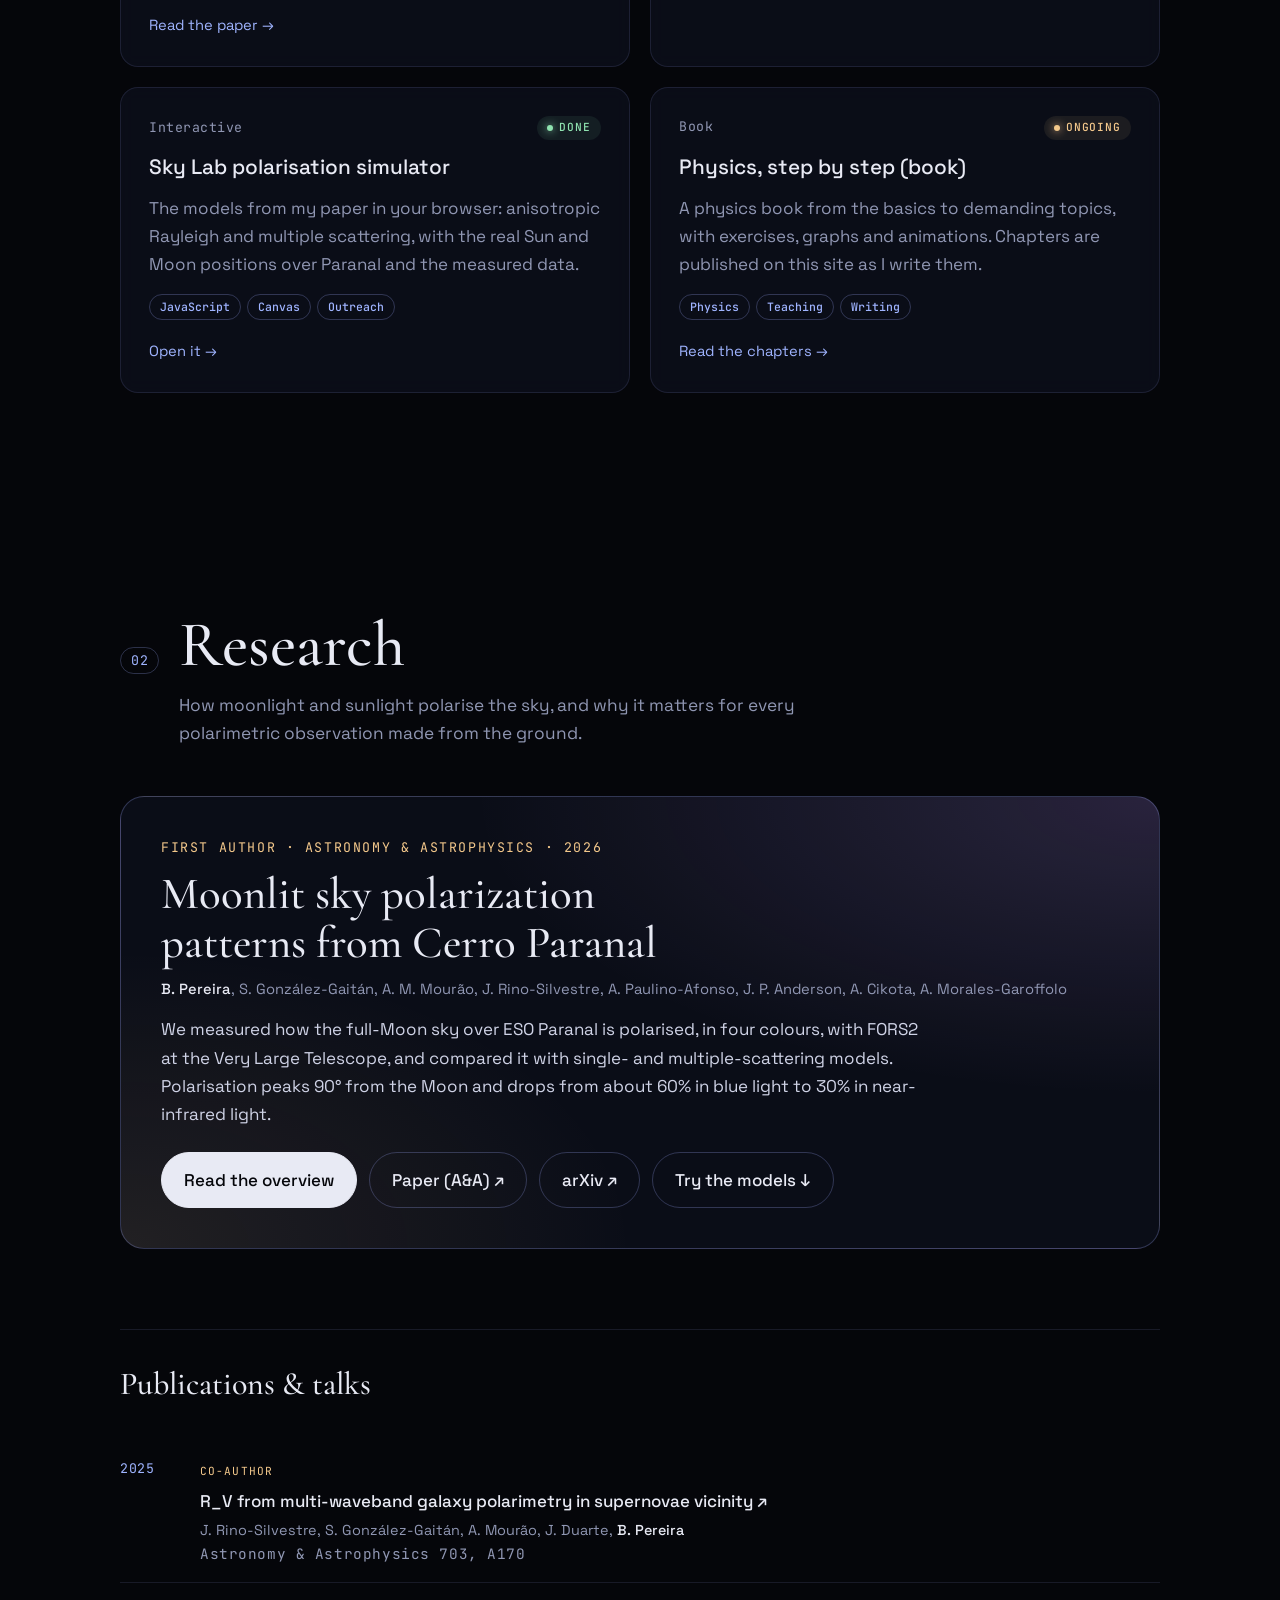
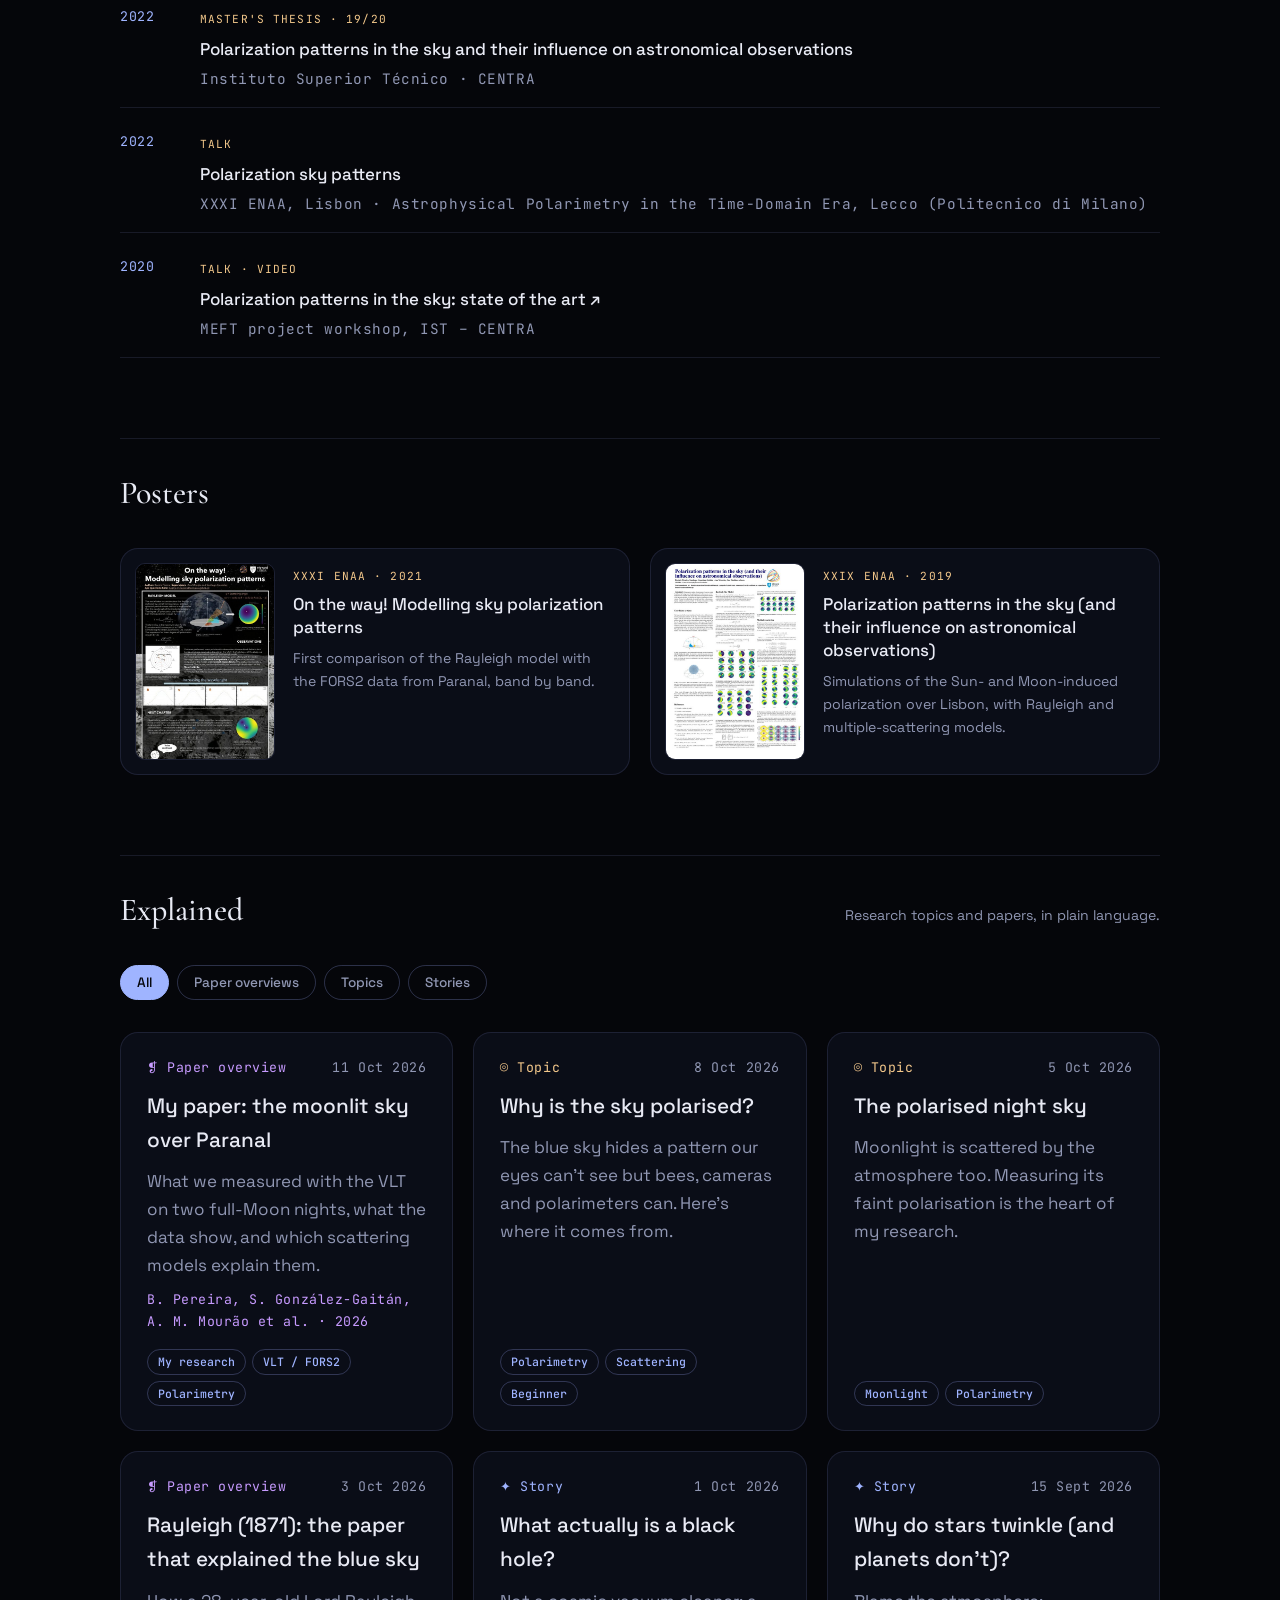
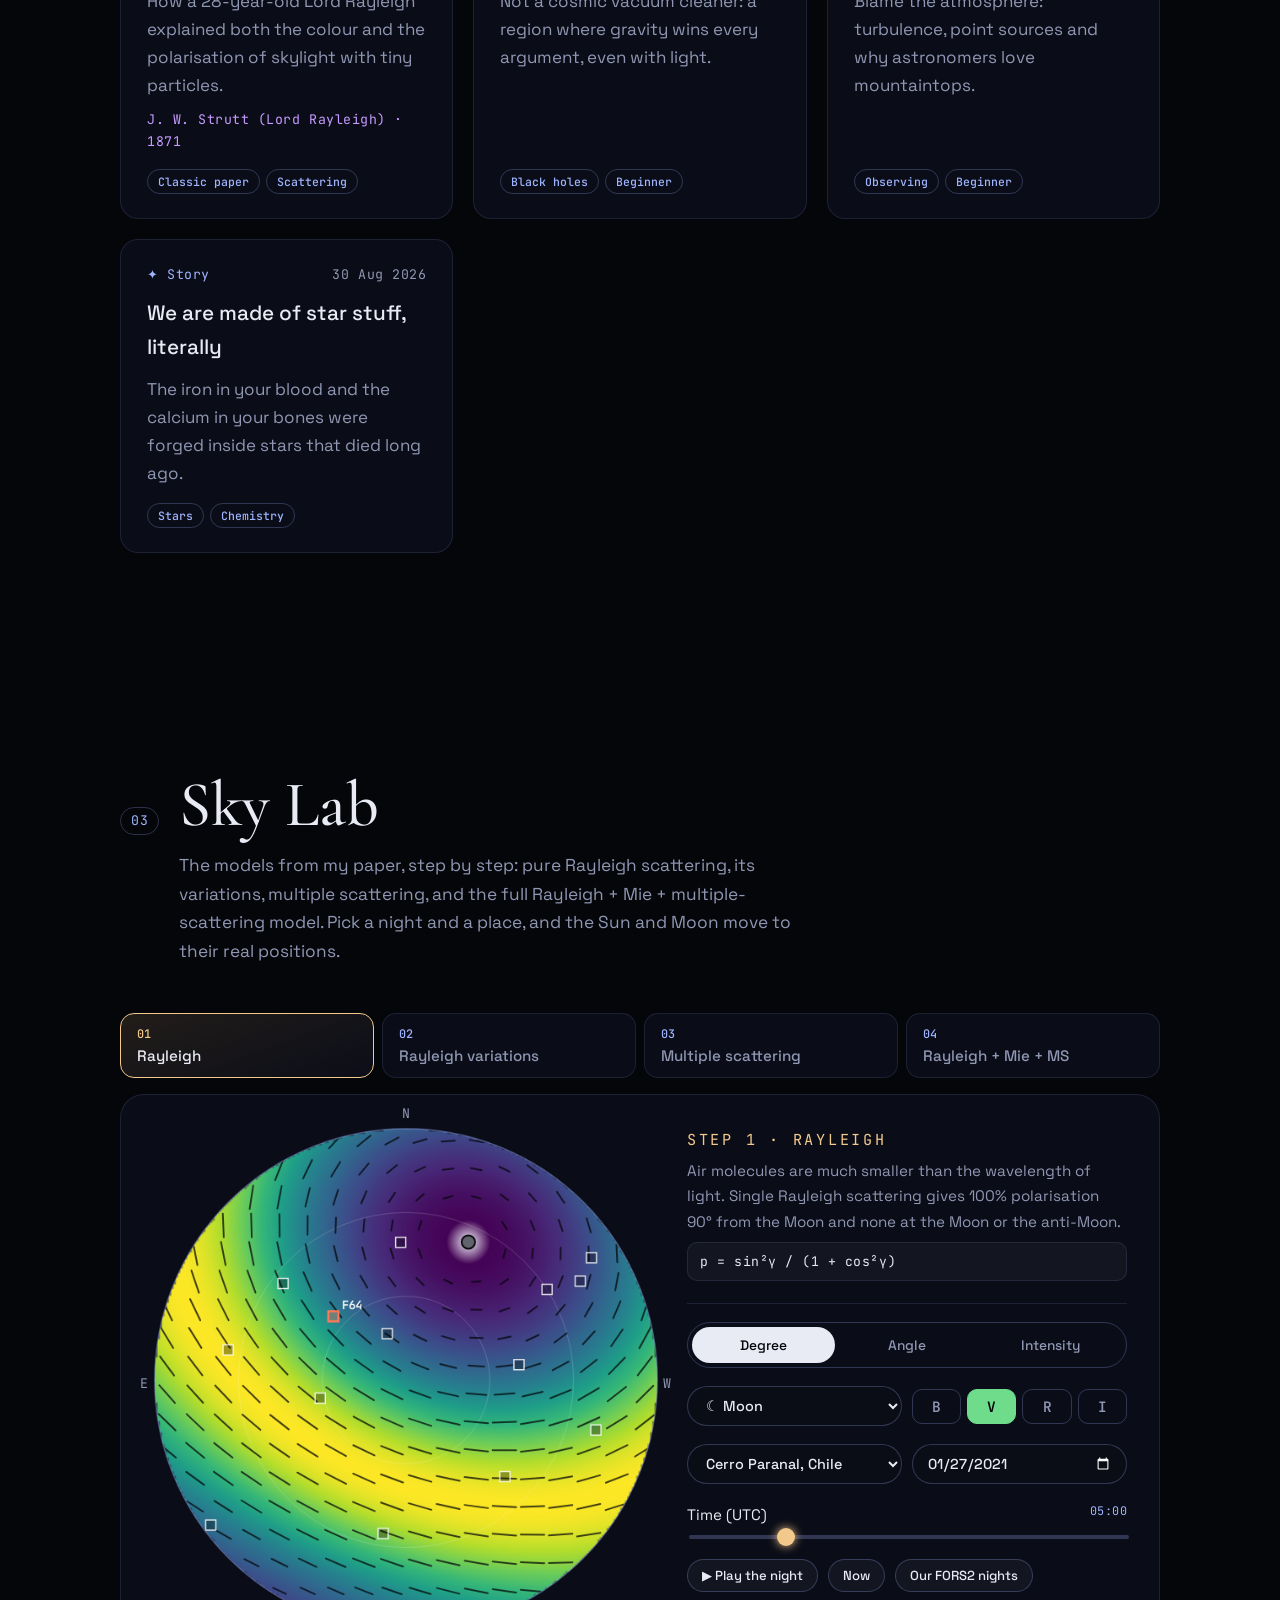
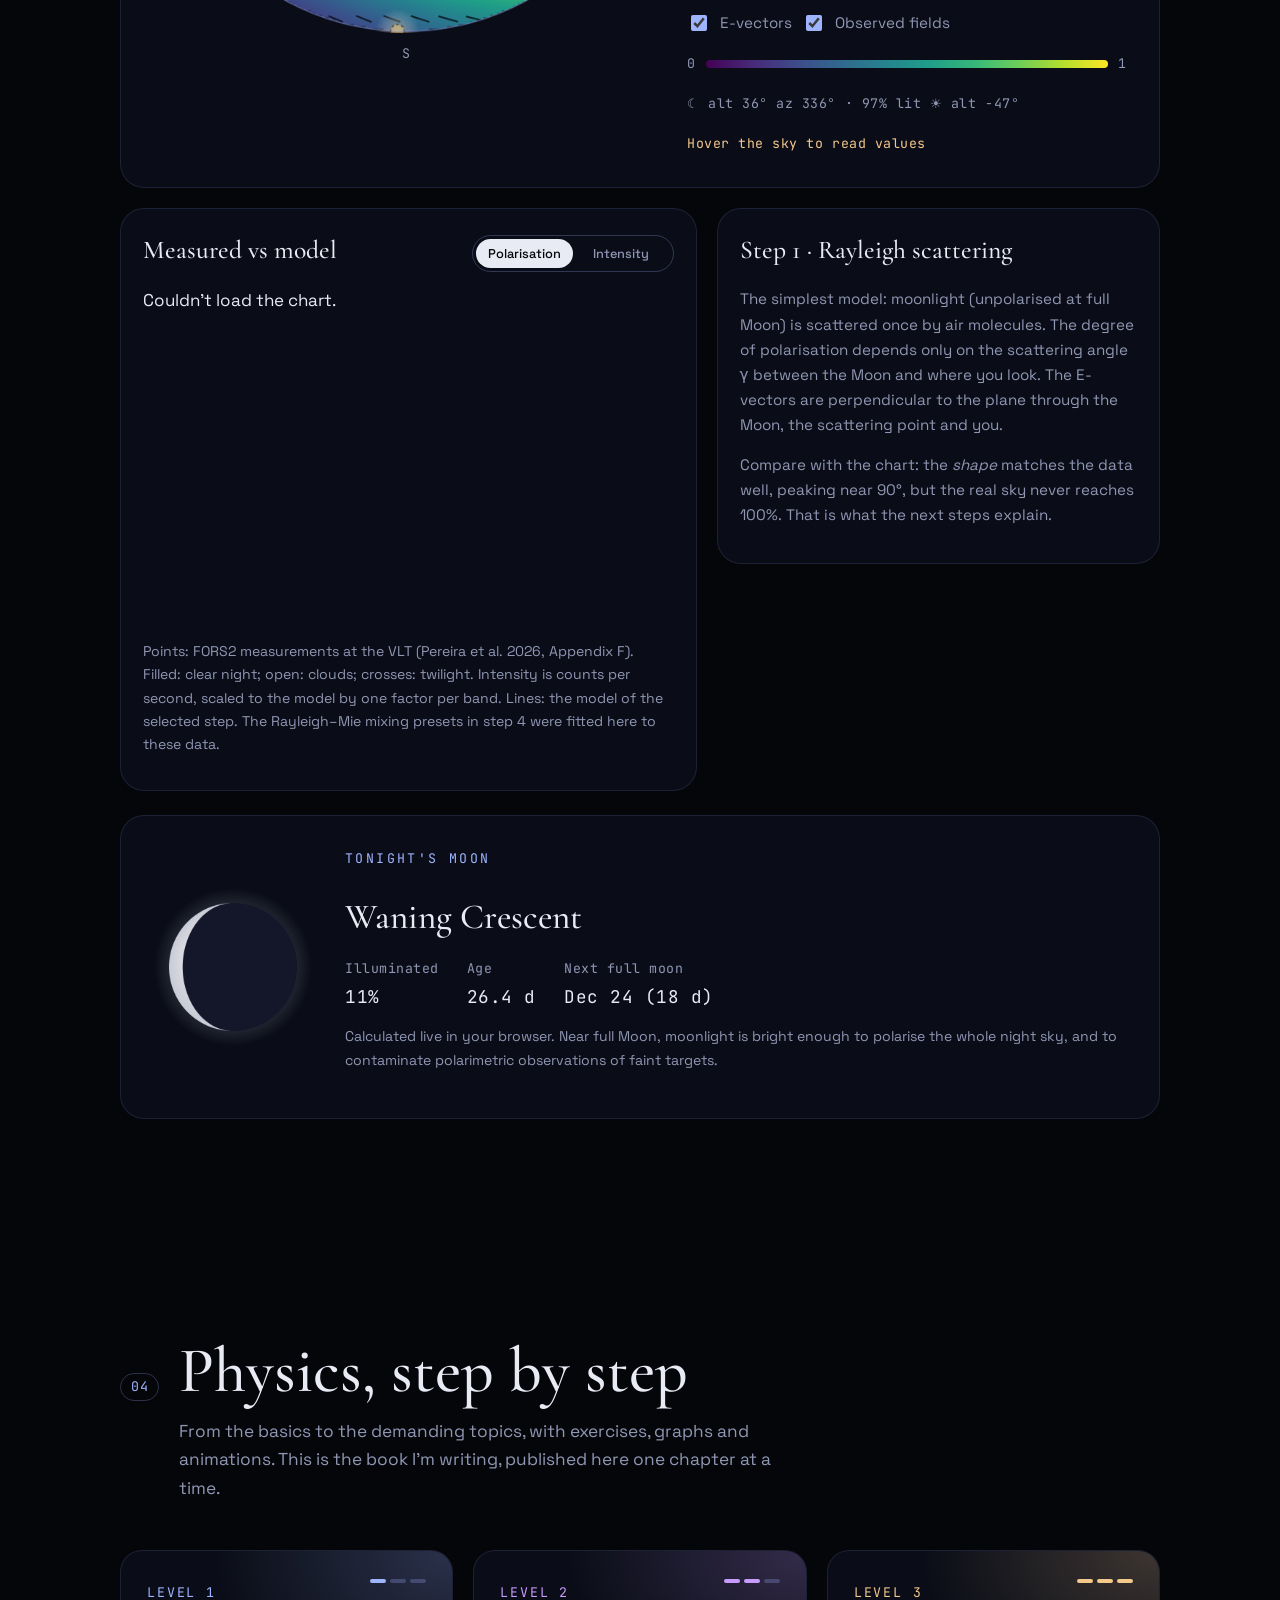
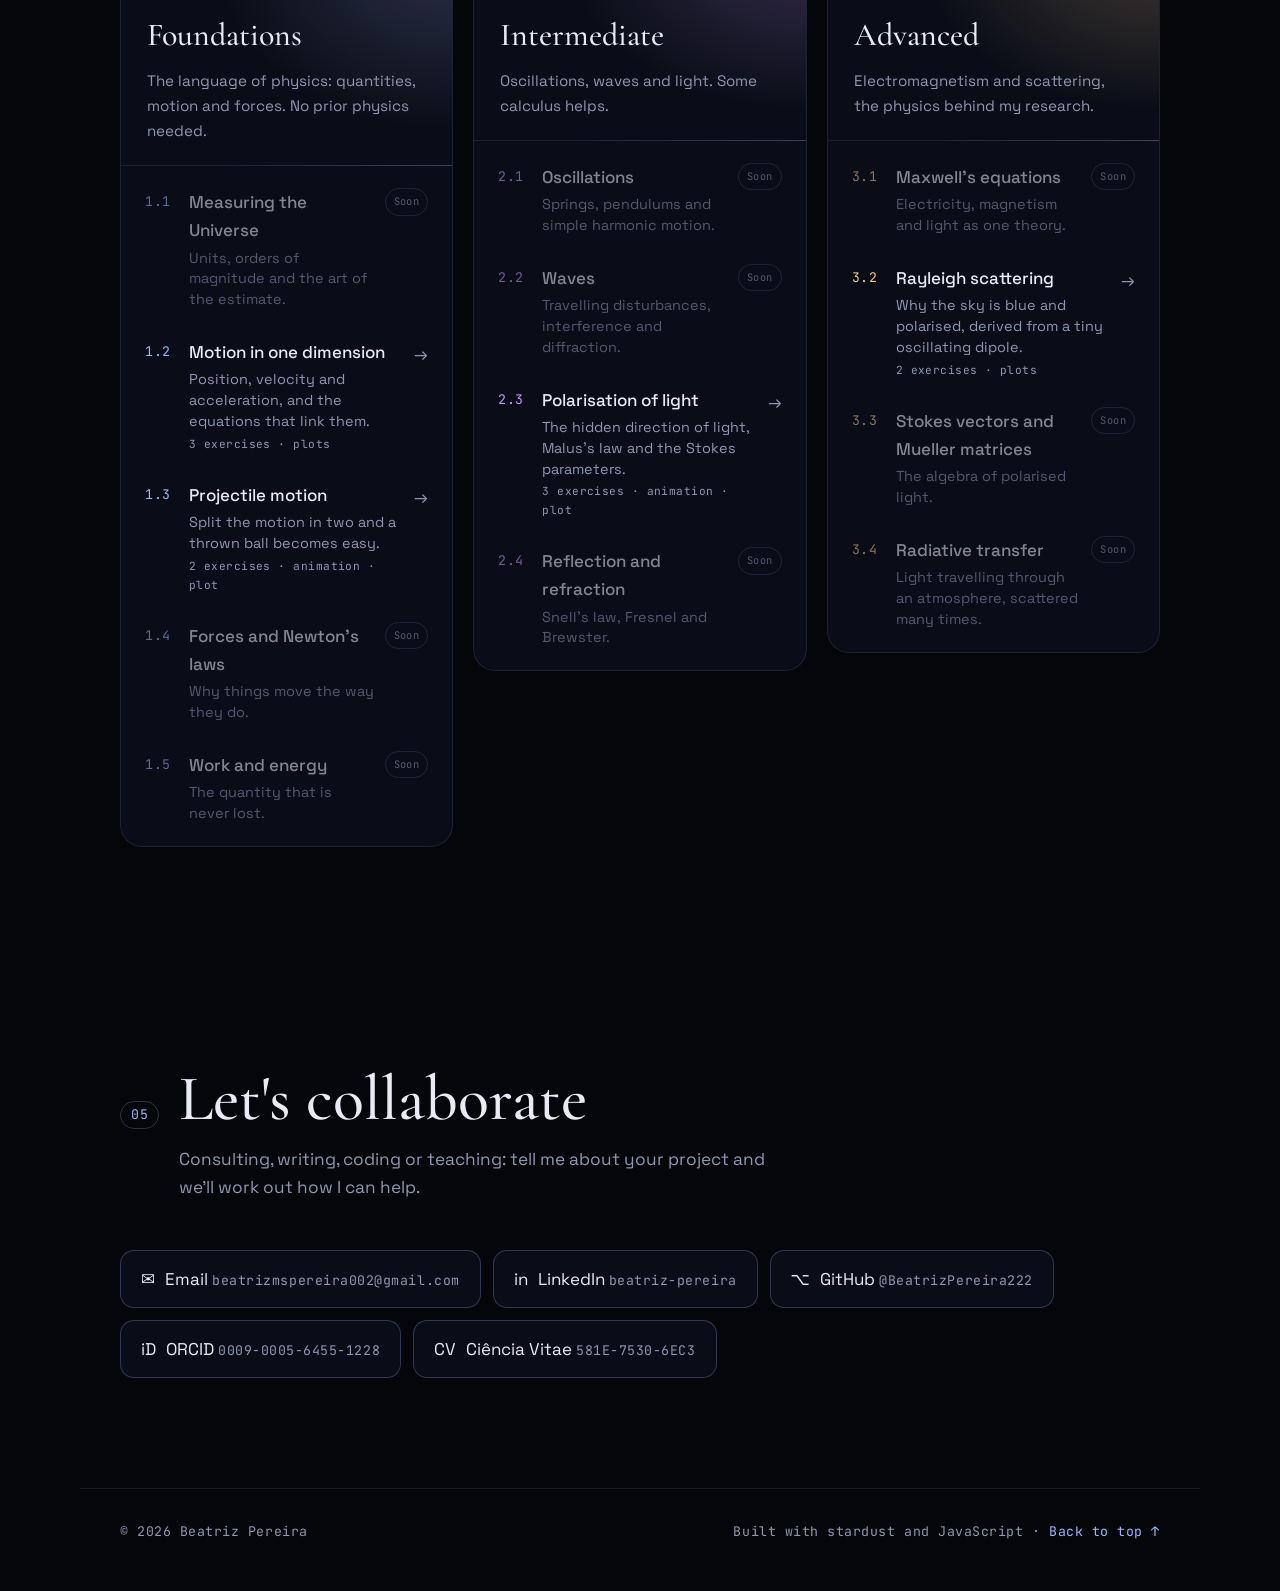
==== commit 385f46a4: "Add files via upload" ====
--- a/index.html
+++ b/index.html
@@ -39,9 +39,9 @@
     <!-- ───────── Hero ───────── -->
     <section id="home" class="hero">
       <div class="hero-text">
-        <p class="eyebrow mono">Physics engineer · Astrophysics researcher · Science communicator</p>
+        <p class="eyebrow mono">Software engineer · Astrophysics · Researcher · Science communicator</p>
         <h1>Beatriz<br><em>Pereira</em></h1>
-        <p class="hero-sub">I study how light <span class="rotator" id="rotator">scatters</span> on its way to us, and I explain physics for anyone who looks up.</p>
+        <p class="hero-sub">I study how light <span class="rotator" id="rotator">scatters</span> on its way to us, and try to understand what is beyond. The journey is not just mine, so I explain physics.</p>
         <div class="hero-actions">
           <a href="#work" class="btn">See my work</a>
           <a href="#physics" class="btn btn-ghost">Start learning physics</a>
@@ -72,7 +72,6 @@
       </header>
 
       <div class="bio reveal">
-        <p class="bio-lead">Physics engineer from Instituto Superior Técnico, with resilience and knowledge tending to infinity. I research how the sky polarises light, write code to understand data, and teach physics so it feels less distant.</p>
         <div class="cards three">
           <article class="card">
             <span class="card-ico" aria-hidden="true">◎</span>
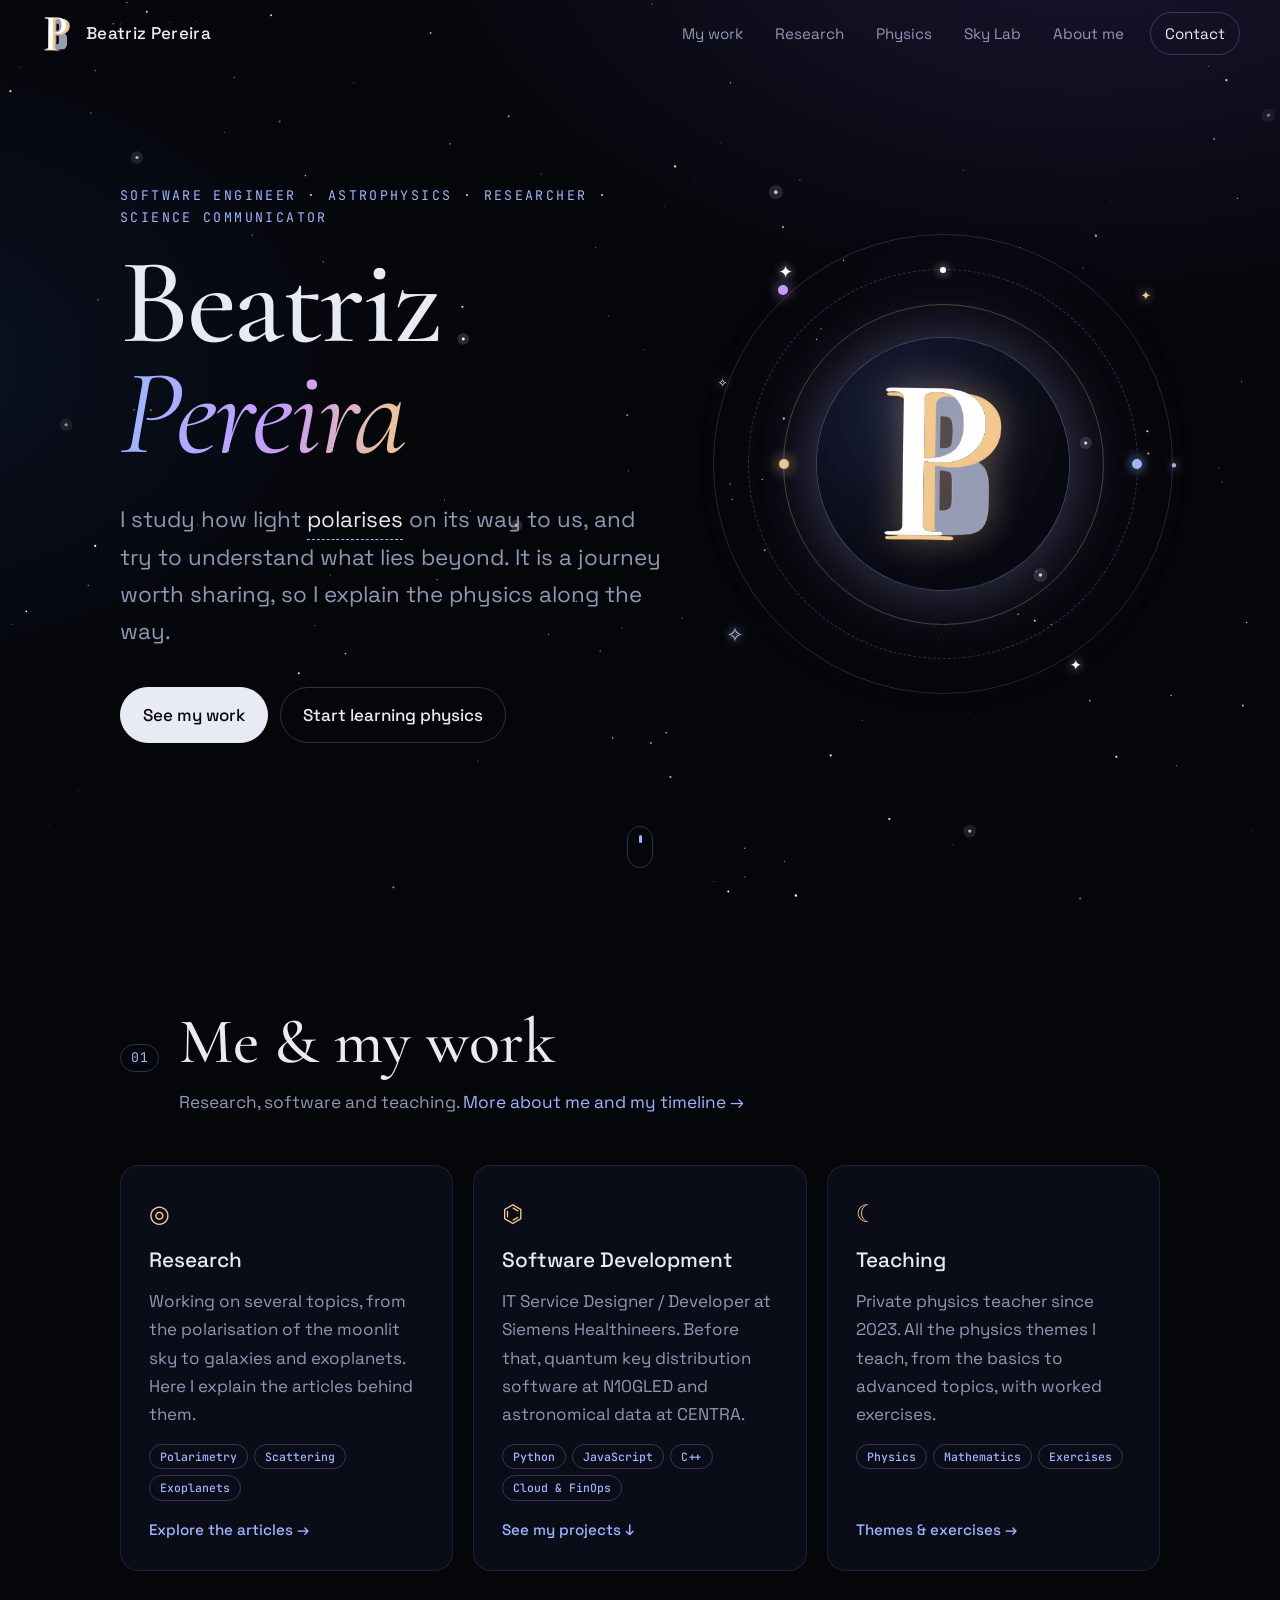
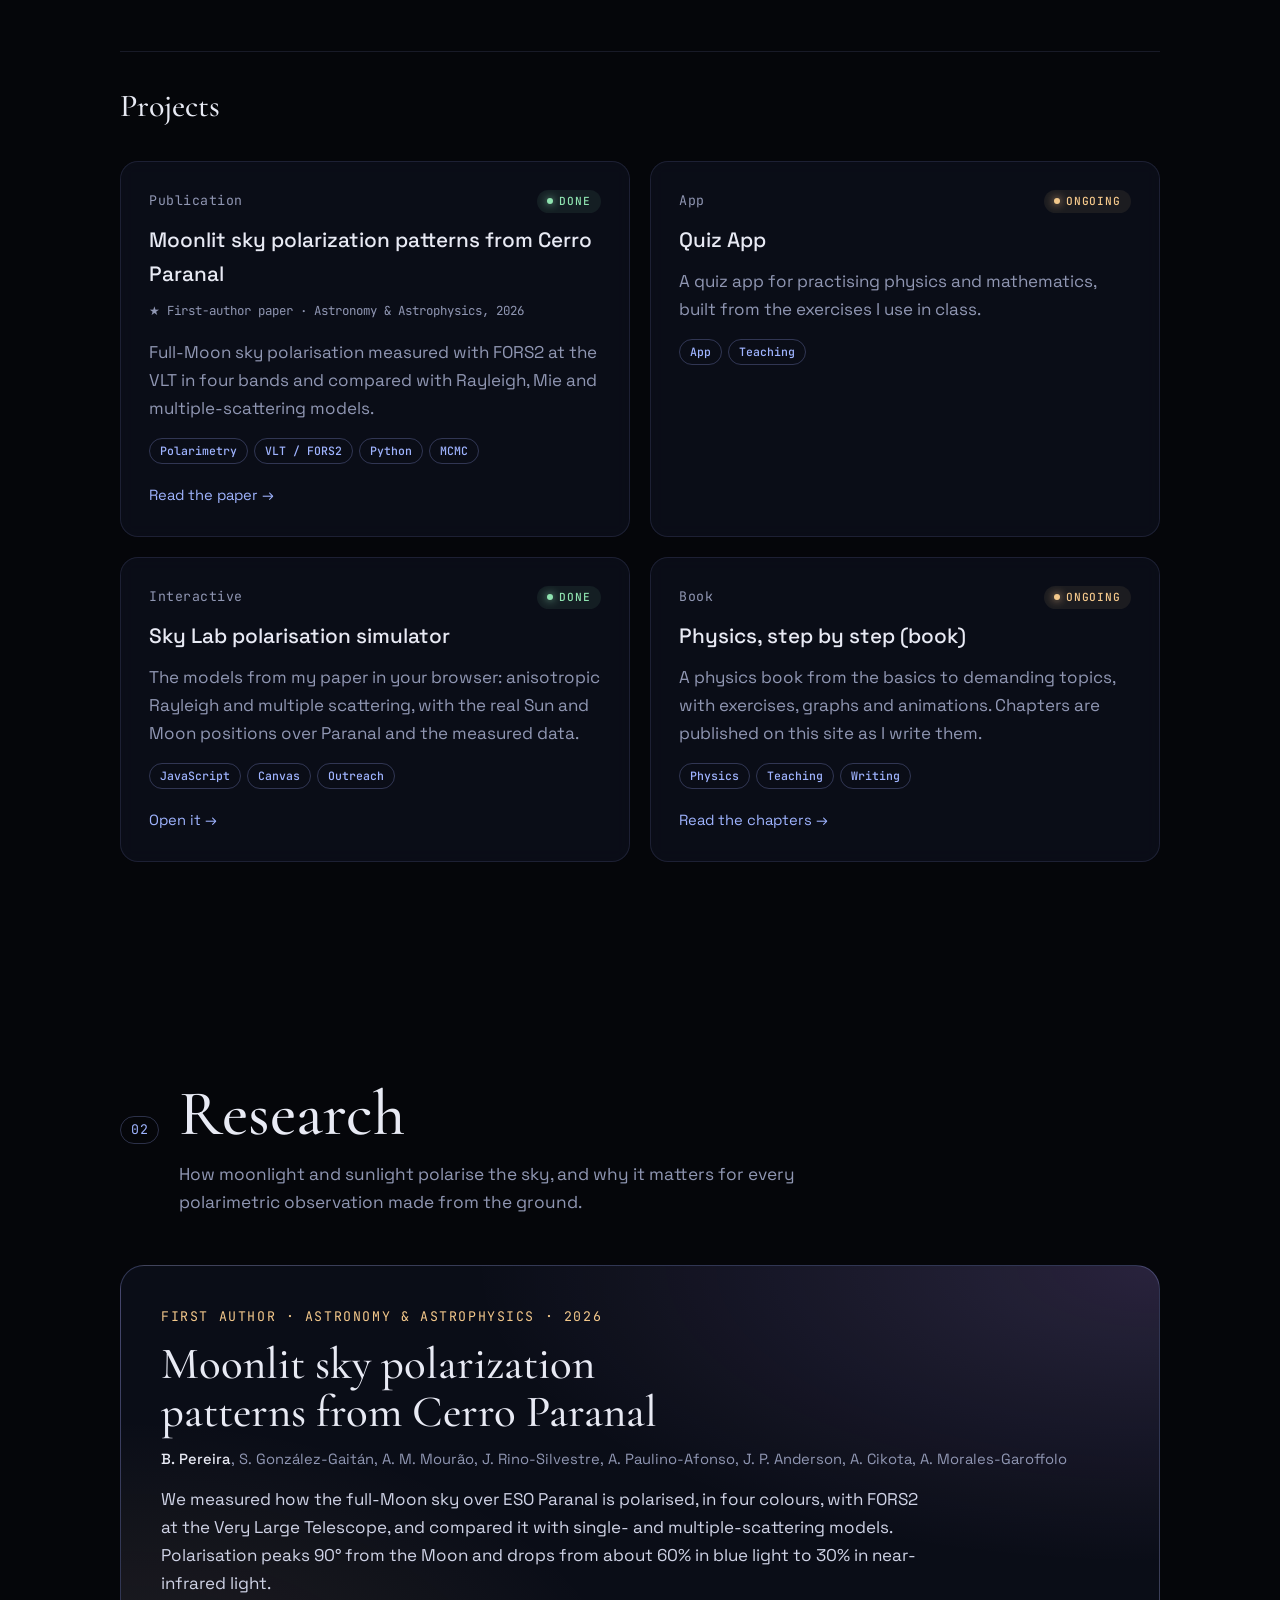
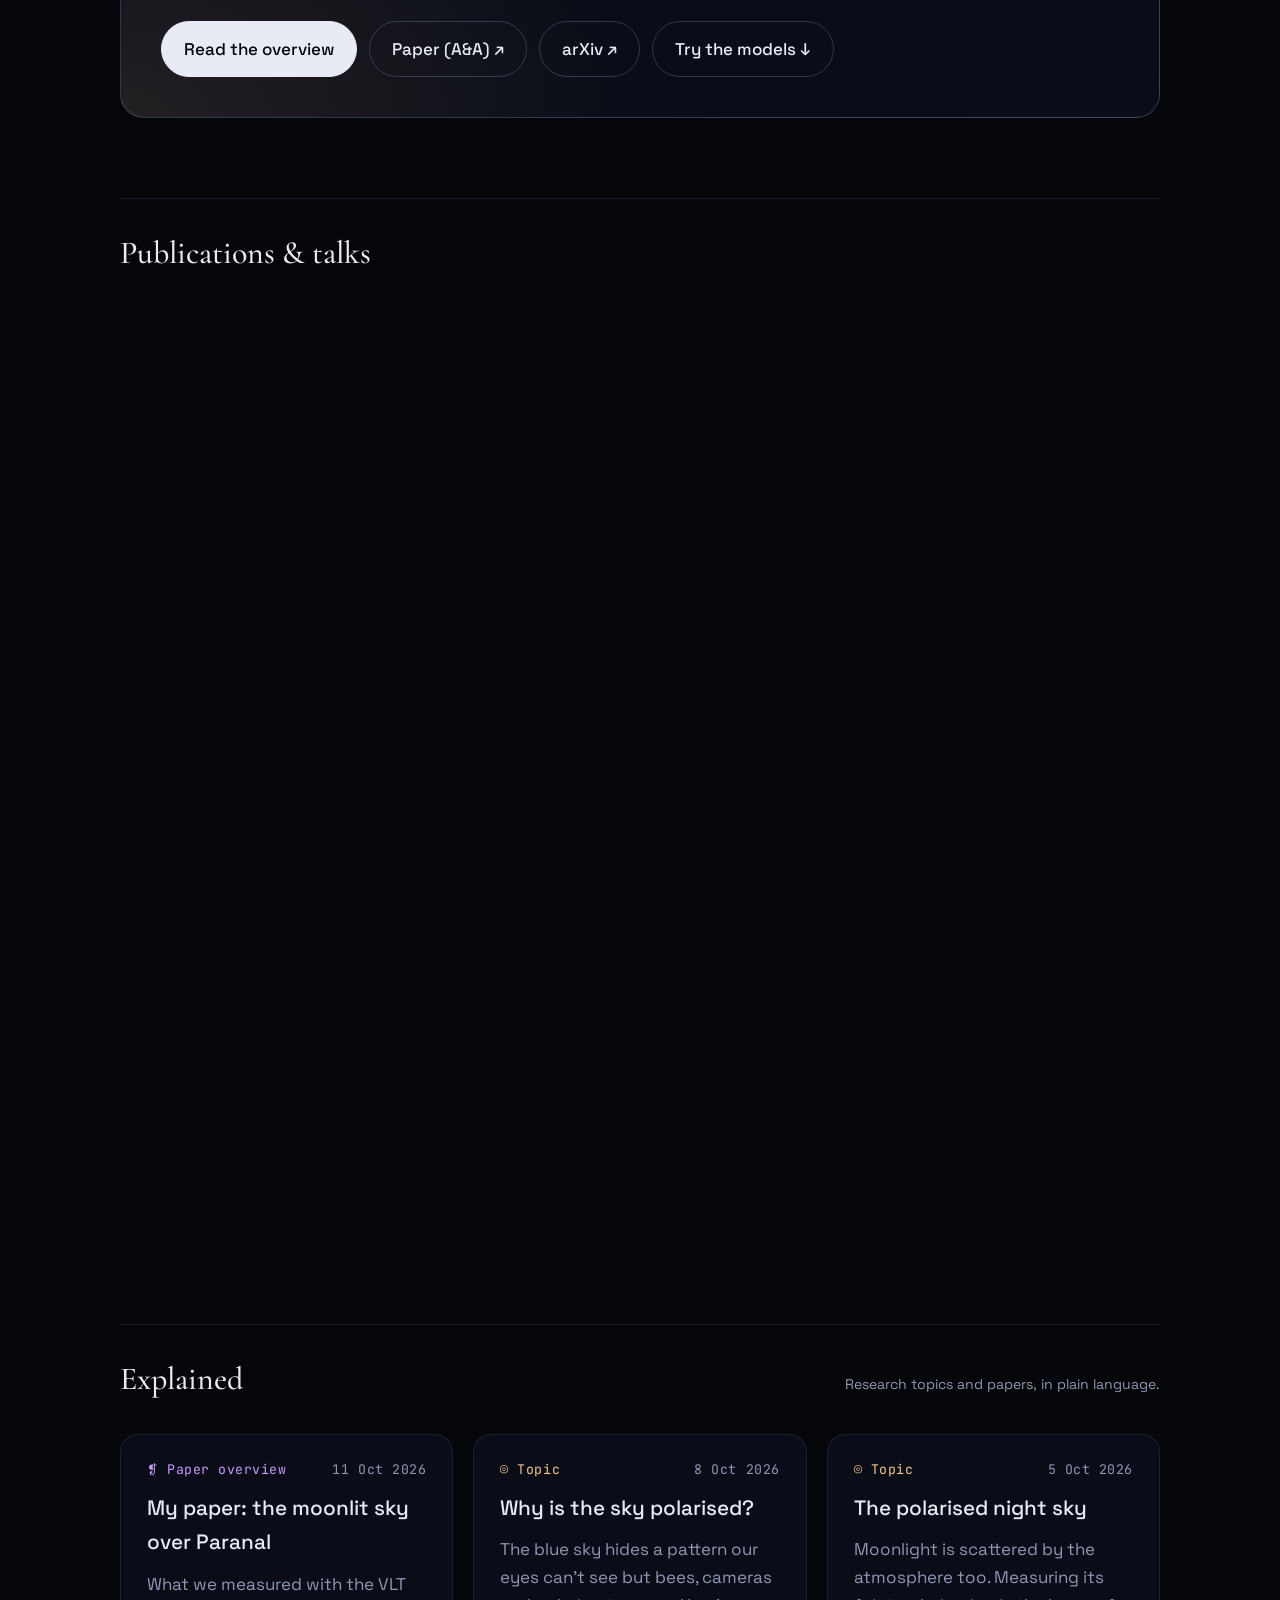
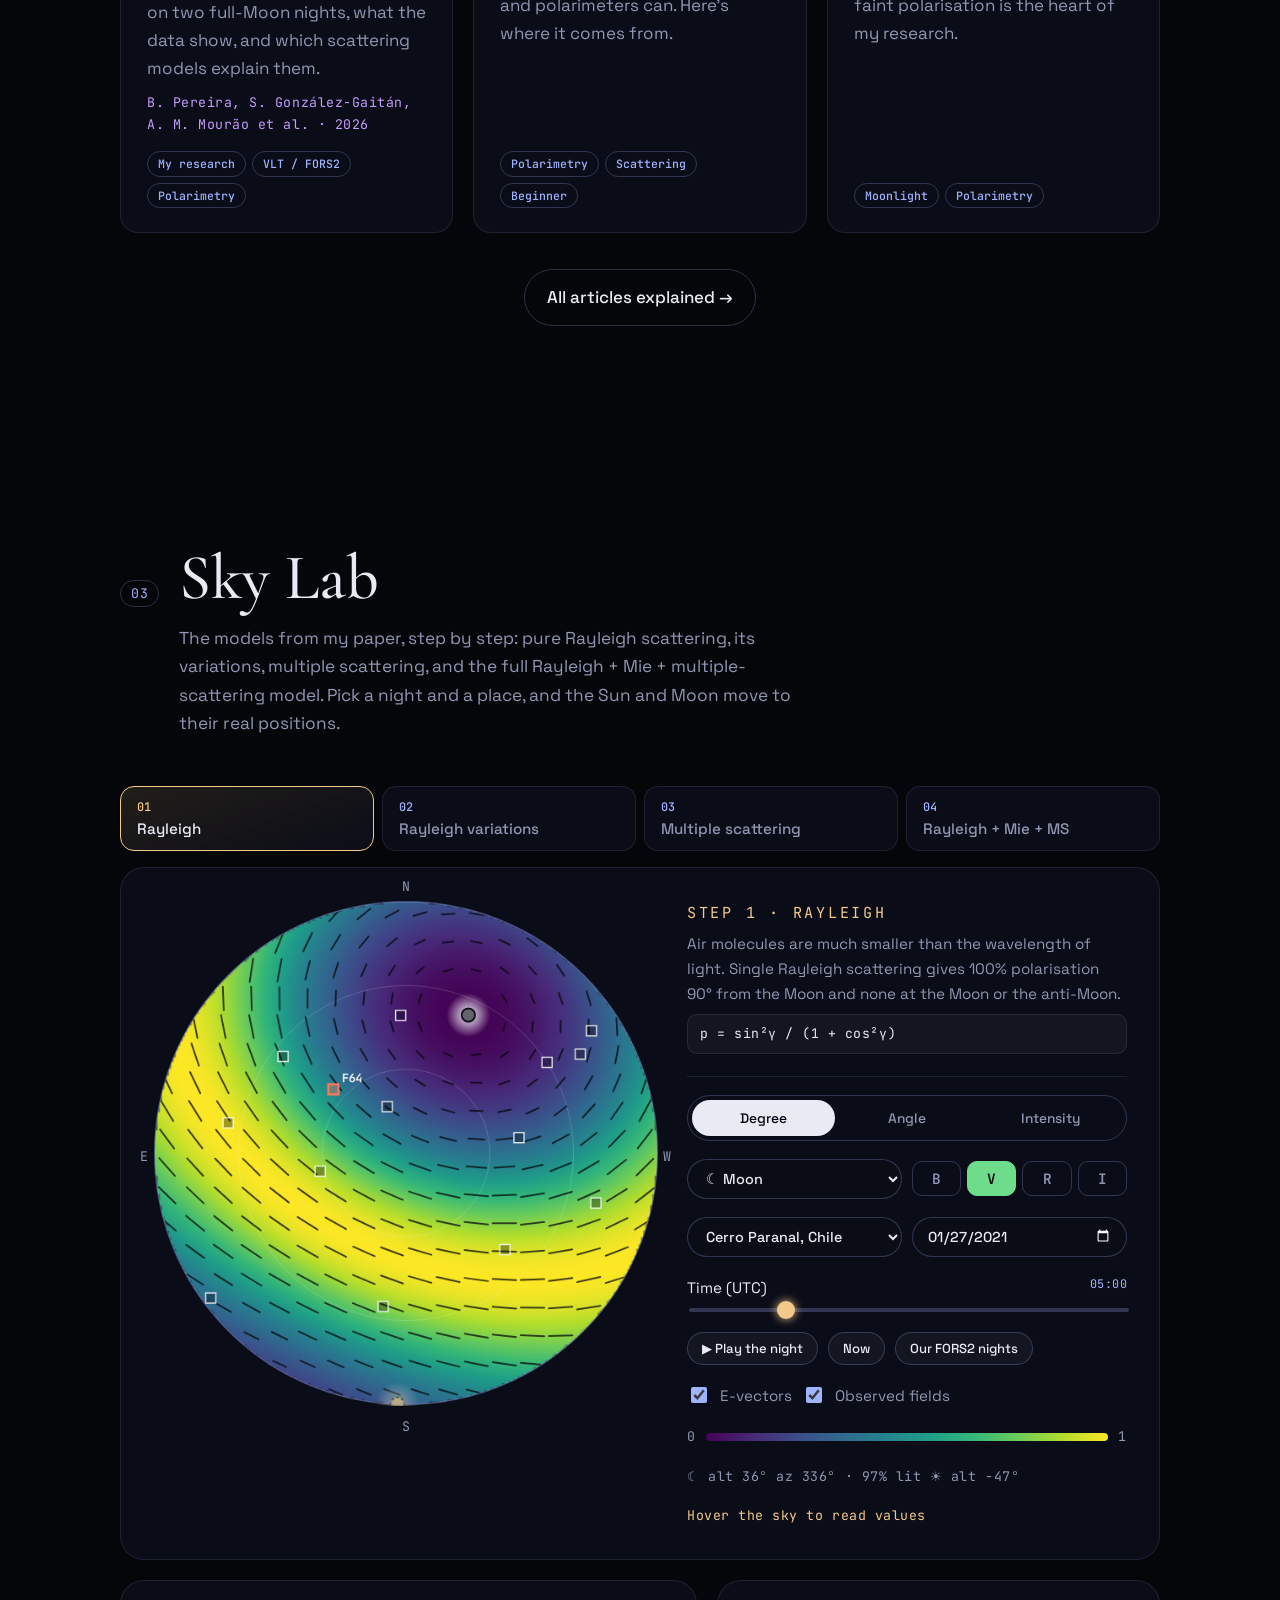
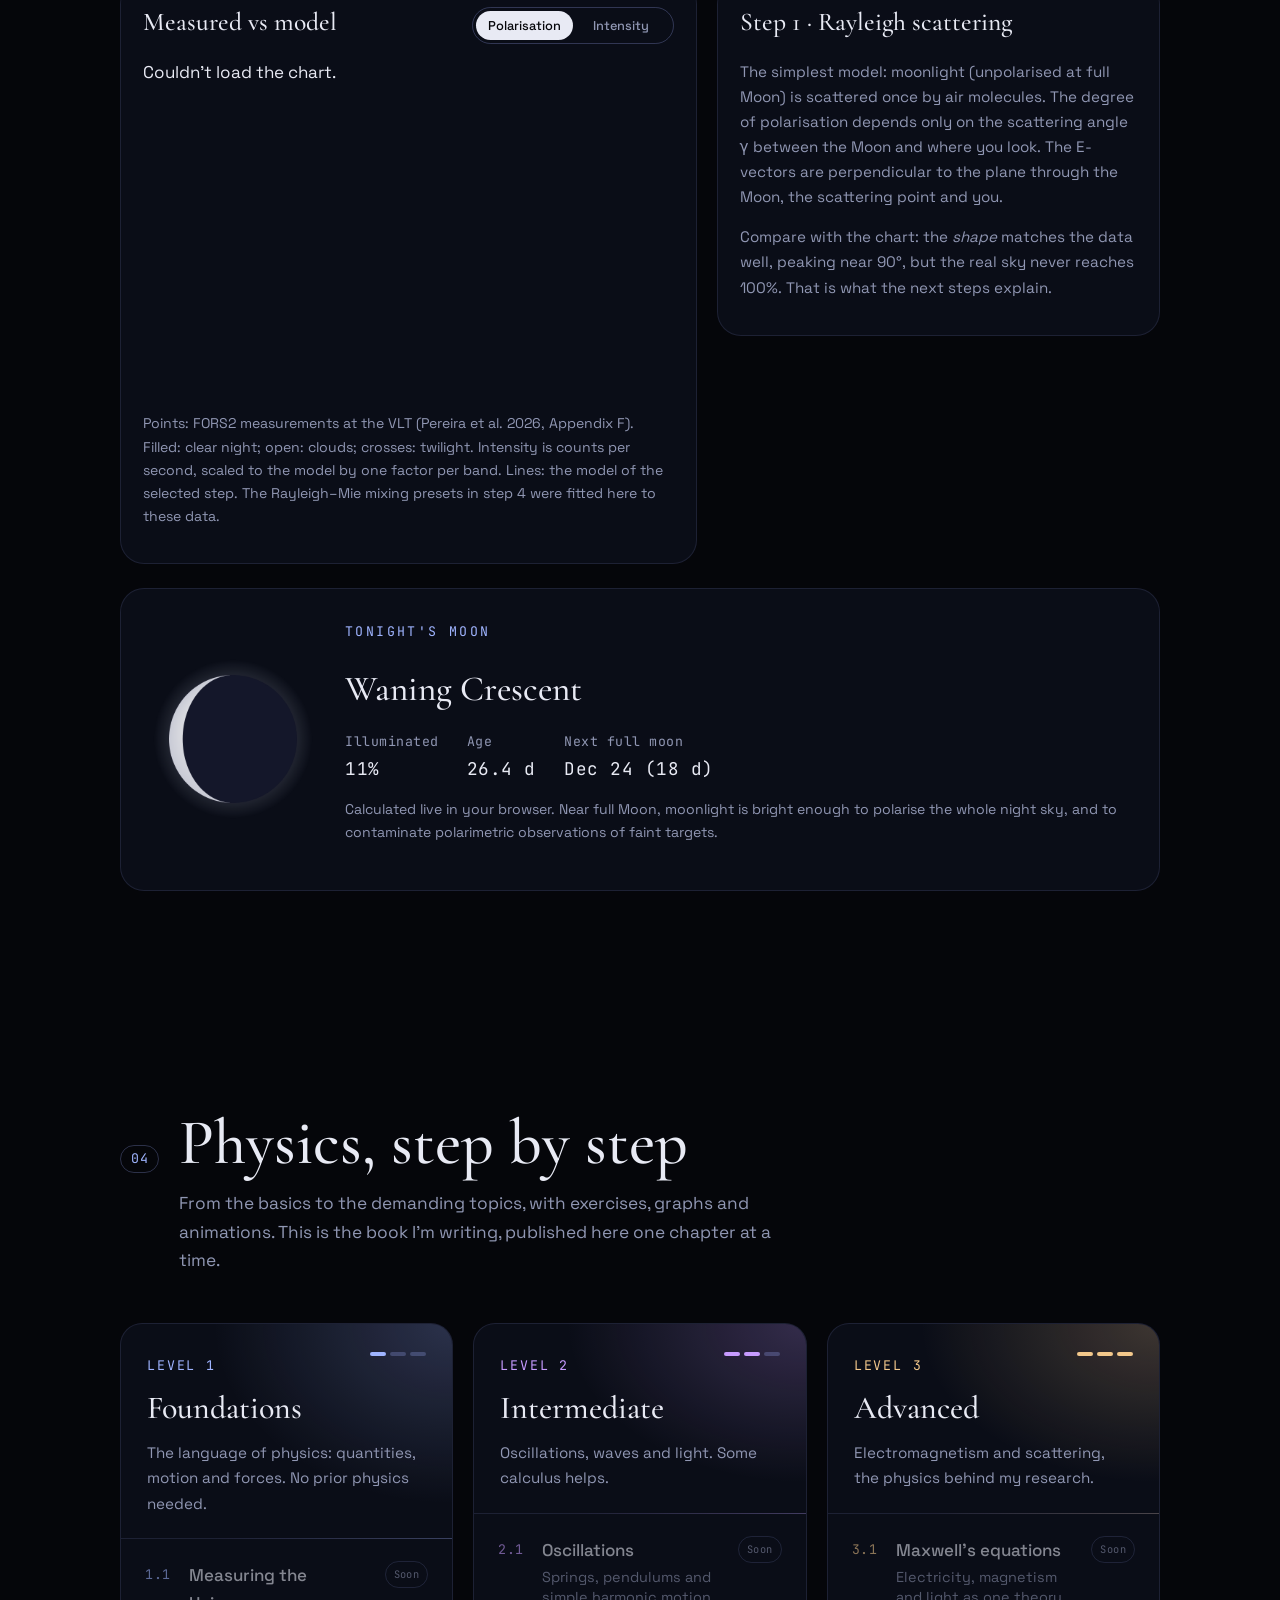
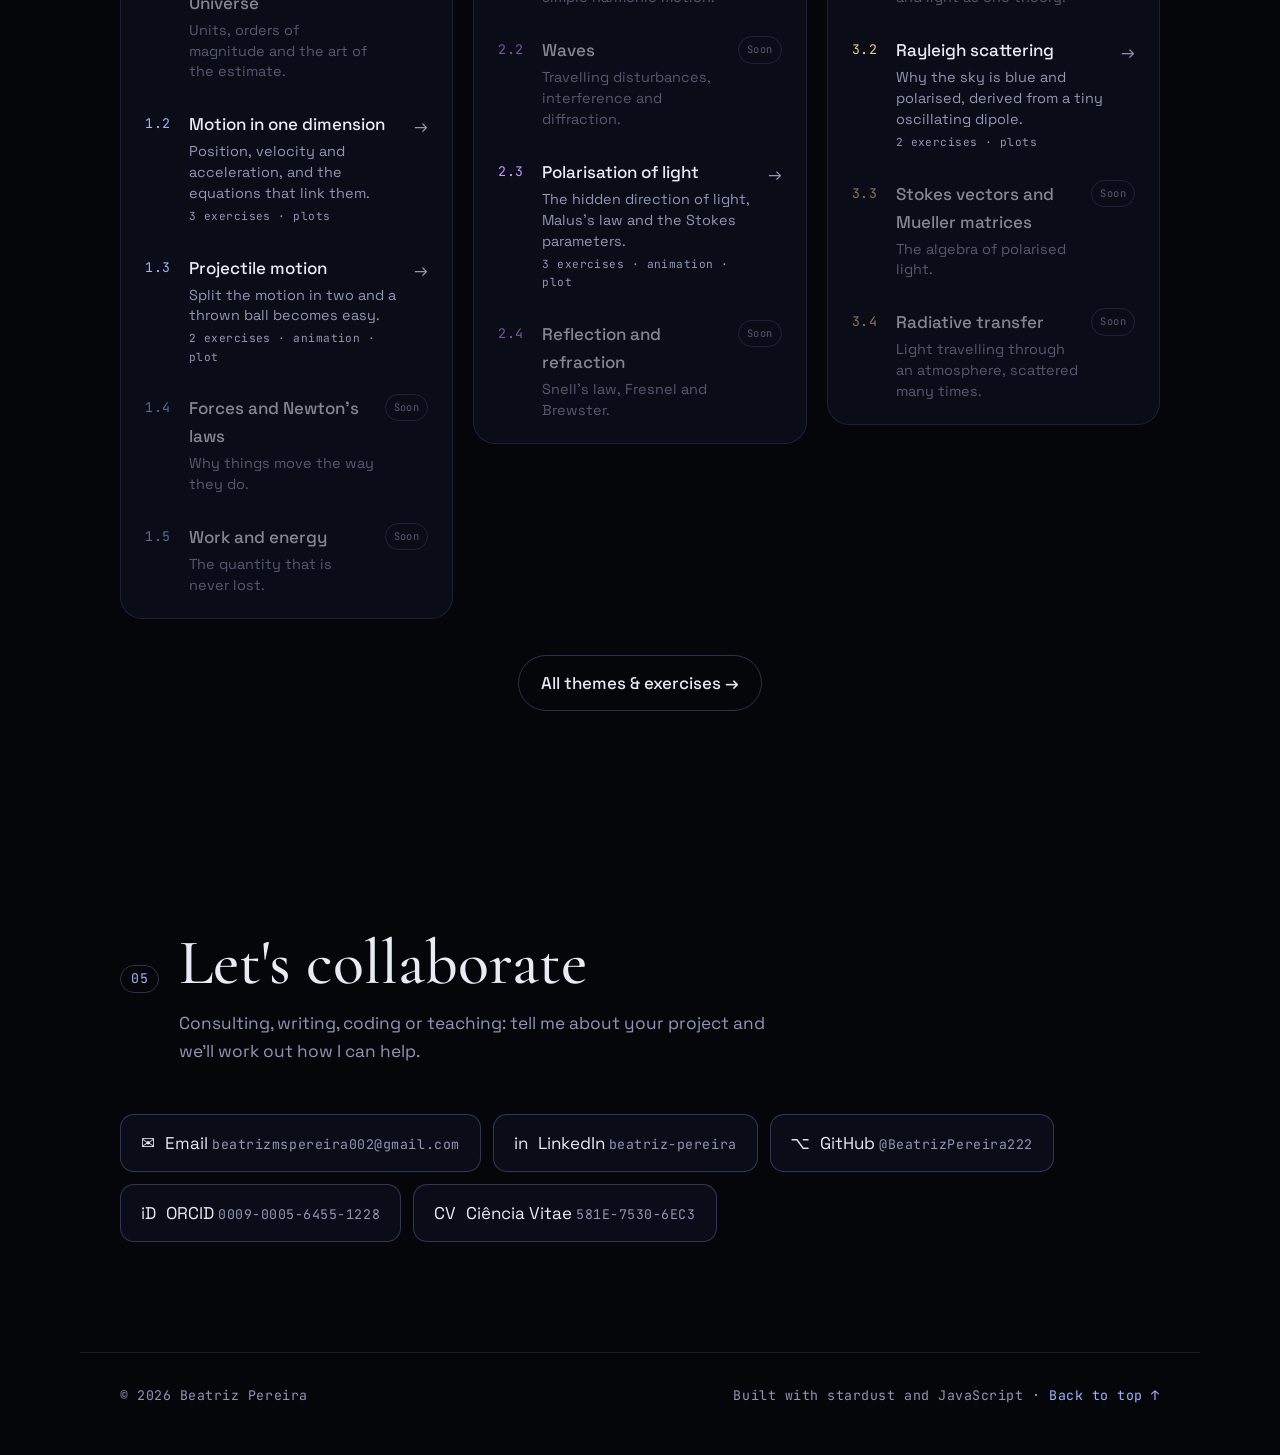
==== commit b15851b8: "Add files via upload" ====
--- a/index.html
+++ b/index.html
@@ -31,6 +31,7 @@
       <a href="#research" data-section="research">Research</a>
       <a href="#physics" data-section="physics">Physics</a>
       <a href="#lab" data-section="lab">Sky Lab</a>
+      <a href="about.html">About me</a>
       <a href="#contact" class="nav-cta" data-section="contact">Contact</a>
     </nav>
   </header>
@@ -41,7 +42,7 @@
       <div class="hero-text">
         <p class="eyebrow mono">Software engineer · Astrophysics · Researcher · Science communicator</p>
         <h1>Beatriz<br><em>Pereira</em></h1>
-        <p class="hero-sub">I study how light <span class="rotator" id="rotator">scatters</span> on its way to us, and try to understand what is beyond. The journey is not just mine, so I explain physics.</p>
+        <p class="hero-sub">I study how light <span class="rotator" id="rotator">scatters</span> on its way to us, and try to understand what lies beyond. It is a journey worth sharing, so I explain the physics along the way.</p>
         <div class="hero-actions">
           <a href="#work" class="btn">See my work</a>
           <a href="#physics" class="btn btn-ghost">Start learning physics</a>
@@ -68,41 +69,36 @@
       <header class="section-head reveal">
         <span class="mono idx">01</span>
         <h2>Me &amp; my work</h2>
-        <p class="lede">Where I've been, what I'm doing now, and what comes next.</p>
+        <p class="lede">Research, software and teaching. <a href="about.html">More about me and my timeline →</a></p>
       </header>
 
       <div class="bio reveal">
         <div class="cards three">
-          <article class="card">
+          <a class="card card-link" href="research.html">
             <span class="card-ico" aria-hidden="true">◎</span>
             <h3>Research</h3>
-            <p>Moonlit sky polarisation and atmospheric scattering, with observations from ESO Paranal published in A&amp;A. Now studying exoplanets.</p>
+            <p>Working on several topics, from the polarisation of the moonlit sky to galaxies and exoplanets. Here I explain the articles behind them.</p>
             <ul class="tags"><li>Polarimetry</li><li>Scattering</li><li>Exoplanets</li></ul>
-          </article>
-          <article class="card">
+            <span class="card-go">Explore the articles →</span>
+          </a>
+          <a class="card card-link" href="#projects">
             <span class="card-ico" aria-hidden="true">⌬</span>
-            <h3>Software</h3>
-            <p>From CENTRA to quantum key distribution at N10GLED and cloud data at Siemens Healthineers. Python is my favourite tool, with Astropy, Pandas, Pypogs and SciPy.</p>
-            <ul class="tags"><li>Python</li><li>Astropy</li><li>JavaScript</li><li>C++</li><li>FinOps</li></ul>
-          </article>
-          <article class="card">
+            <h3>Software Development</h3>
+            <p>IT Service Designer / Developer at Siemens Healthineers. Before that, quantum key distribution software at N10GLED and astronomical data at CENTRA.</p>
+            <ul class="tags"><li>Python</li><li>JavaScript</li><li>C++</li><li>Cloud &amp; FinOps</li></ul>
+            <span class="card-go">See my projects ↓</span>
+          </a>
+          <a class="card card-link" href="physics.html">
             <span class="card-ico" aria-hidden="true">☾</span>
             <h3>Teaching</h3>
-            <p>Teaching physics and mathematics, and educational resources that simplify hard ideas and leave room for curiosity.</p>
-            <ul class="tags"><li>Physics</li><li>Mathematics</li><li>Outreach</li></ul>
-          </article>
-        </div>
-      </div>
-
-      <div class="sub-head reveal">
-        <h3>Timeline</h3>
-        <div class="legend-pills mono" aria-hidden="true">
-          <span><i class="dot done"></i>Done</span><span><i class="dot now"></i>Now</span><span><i class="dot next"></i>Planned</span>
-        </div>
-      </div>
-      <div class="chrono" id="timeline"><p class="muted">Loading timeline…</p></div>
-
-      <div class="sub-head reveal"><h3>Projects</h3></div>
+            <p>Private physics teacher since 2023. All the physics themes I teach, from the basics to advanced topics, with worked exercises.</p>
+            <ul class="tags"><li>Physics</li><li>Mathematics</li><li>Exercises</li></ul>
+            <span class="card-go">Themes &amp; exercises →</span>
+          </a>
+        </div>
+      </div>
+
+      <div class="sub-head reveal" id="projects"><h3>Projects</h3></div>
       <div class="cards two" id="projectList"><p class="muted">Loading projects…</p></div>
     </section>
 
@@ -123,8 +119,8 @@
       </div>
 
       <div class="sub-head reveal"><h3>Explained</h3><p class="muted small" style="margin:0">Research topics and papers, in plain language.</p></div>
-      <div class="filters" id="researchFilters" role="tablist" aria-label="Filter by type"></div>
-      <div class="notes" id="researchList"><p class="muted">Loading…</p></div>
+      <div class="notes" id="researchList" data-limit="3"><p class="muted">Loading…</p></div>
+      <p class="more-link reveal"><a class="btn btn-ghost" href="research.html">All articles explained →</a></p>
     </section>
 
     <!-- ───────── 03 · Sky Lab: the models from the paper ───────── -->
@@ -250,6 +246,7 @@
         <p class="lede" id="bookLede">From the basics to the demanding topics, with exercises, graphs and animations. This is the book I'm writing, one chapter at a time.</p>
       </header>
       <div class="book" id="book"><p class="muted">Loading chapters…</p></div>
+      <p class="more-link reveal"><a class="btn btn-ghost" href="physics.html">All themes &amp; exercises →</a></p>
     </section>
 
     <!-- ───────── Contact ───────── -->
--- a/assets/css/style.css
+++ b/assets/css/style.css
@@ -127,7 +127,7 @@
   background: linear-gradient(100deg, var(--accent) 10%, var(--accent-3) 55%, var(--accent-2));
   -webkit-background-clip: text; background-clip: text; color: transparent;
 }
-.hero-sub { max-width: 34ch; font-size: clamp(1.1rem, 2.2vw, 1.4rem); color: var(--muted); margin: 32px 0 36px; }
+.hero-sub { max-width: 40ch; font-size: clamp(1.1rem, 2.2vw, 1.4rem); color: var(--muted); margin: 32px 0 36px; }
 .rotator { color: var(--text); border-bottom: 1px dashed var(--accent); display: inline-block; min-width: 4ch; transition: opacity .35s, transform .35s; }
 .rotator.out { opacity: 0; transform: translateY(-6px); }
 .hero-actions { display: flex; flex-wrap: wrap; gap: 12px; }
@@ -542,3 +542,25 @@
 .lab-explain h3 { font-family: var(--display); font-weight: 500; font-size: 1.6rem; margin: 0 0 10px; }
 .lab-explain p { color: var(--muted); font-size: .95rem; }
 .lab-explain strong { color: var(--text); }
+
+/* ---------- Clickable cards, sub-pages ---------- */
+a.card-link { display: flex; flex-direction: column; color: inherit; }
+a.card-link:hover { text-decoration: none; border-color: var(--accent-2); }
+a.card-link .tags { margin-bottom: 16px; }
+.card-go { margin-top: auto; color: var(--accent); font-weight: 500; font-size: .95rem; }
+a.card-link:hover .card-go { color: var(--accent-2); }
+.section-head .lede a { white-space: nowrap; }
+.more-link { display: flex; flex-wrap: wrap; gap: 12px; justify-content: center; margin: 36px 0 0; }
+.page-top { padding-top: calc(var(--nav-h) + 60px); min-height: 70vh; }
+.nav a.active { color: var(--text); background: rgba(159, 180, 255, .1); }
+.ex-index { display: grid; grid-template-columns: repeat(auto-fill, minmax(300px, 1fr)); gap: 20px; }
+.ex-group { background: var(--panel); border: 1px solid var(--line); border-radius: var(--radius); padding: 20px 22px; }
+.ex-chapter { display: flex; flex-direction: column; gap: 4px; color: var(--text); font-weight: 500; font-size: 1.1rem; margin-bottom: 10px; }
+.ex-chapter .mono { color: var(--accent-2); font-weight: 400; }
+.ex-list { list-style: none; margin: 0; padding: 0; }
+.ex-list a { display: flex; gap: 12px; align-items: baseline; padding: 8px 0; border-top: 1px solid var(--line); color: var(--muted); }
+.ex-list a:hover { color: var(--text); text-decoration: none; }
+.ex-list .mono { color: var(--accent); }
+.section-head.plain { grid-template-columns: 1fr; }
+.section-head.plain .lede { grid-column: 1; }
+.section-head.plain h2 { font-size: clamp(2.6rem, 7vw, 4.6rem); }
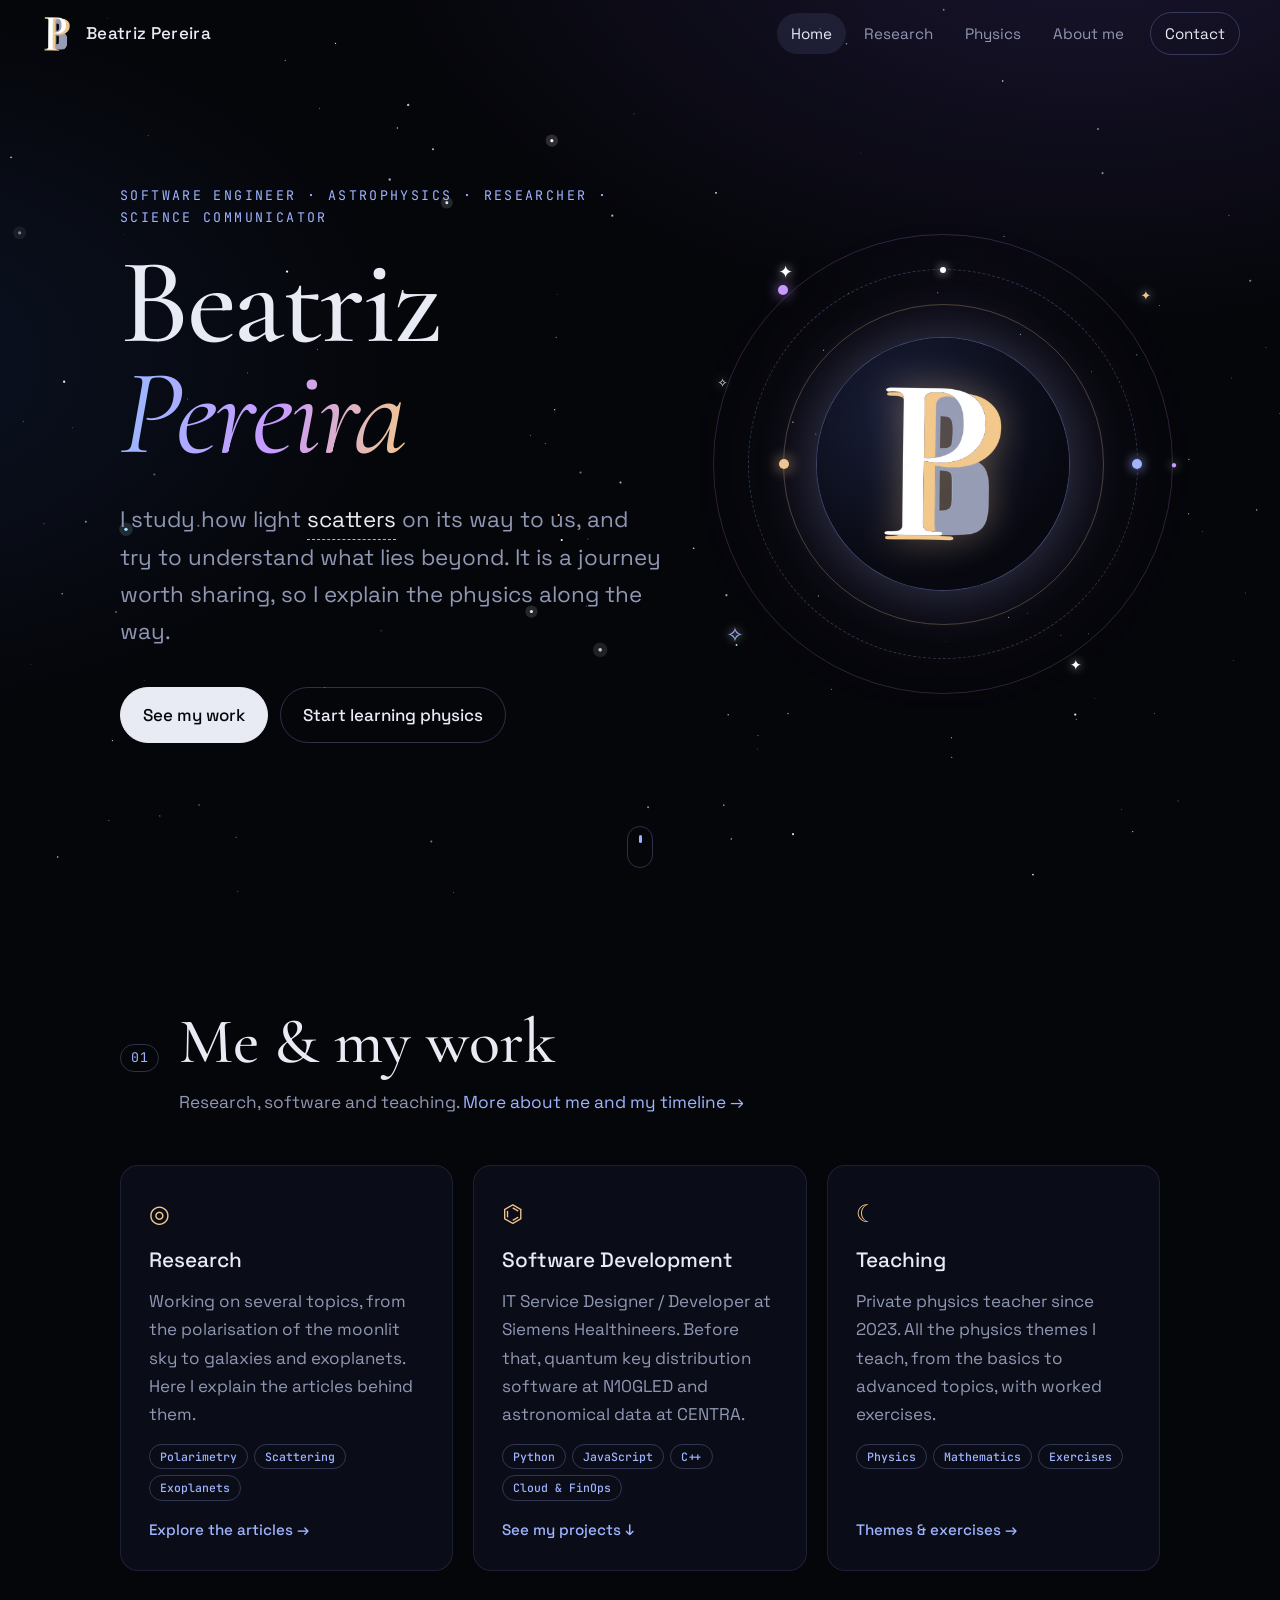
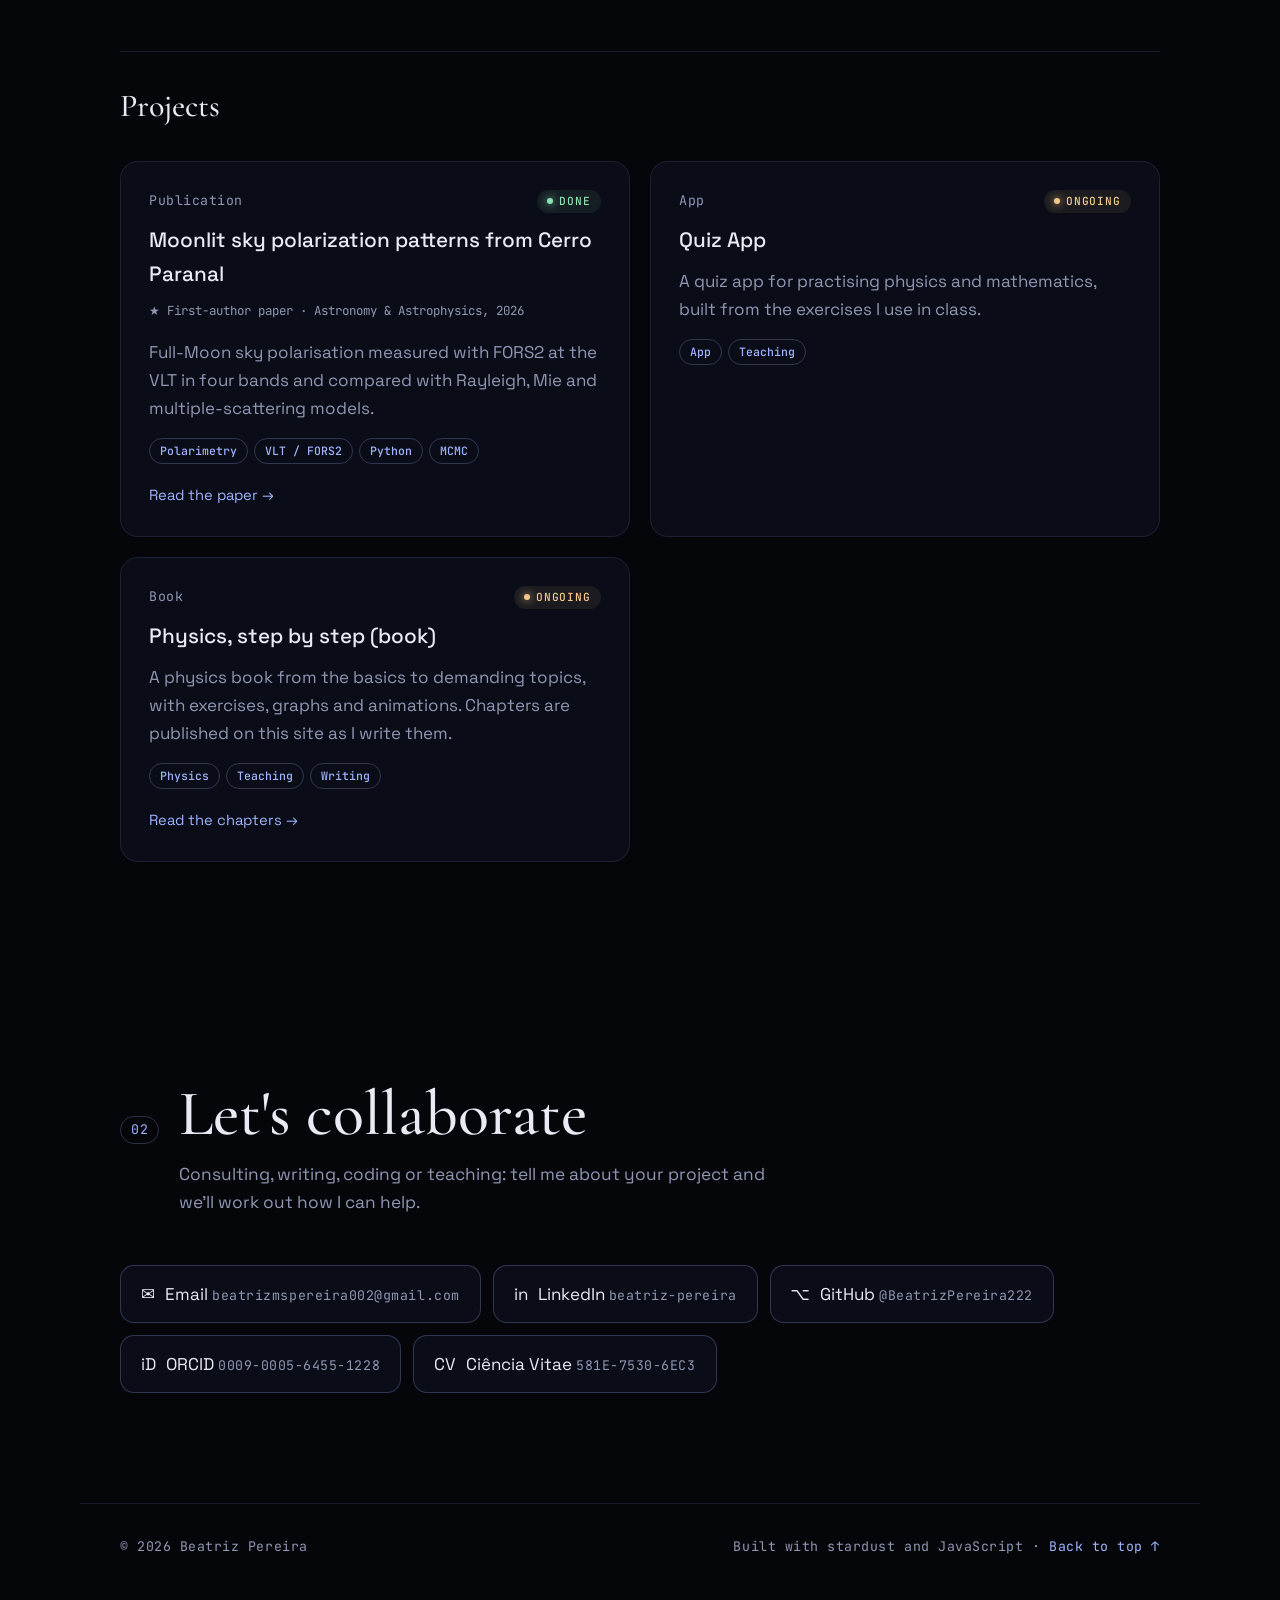
==== commit 677a8da0: "Add files via upload" ====
--- a/index.html
+++ b/index.html
@@ -19,7 +19,7 @@
 
   <!-- ───────── Top menu ───────── -->
   <header class="topbar" id="topbar">
-    <a href="#home" class="brand" aria-label="Back to top">
+    <a href="index.html" class="brand" aria-label="Beatriz Pereira, home">
       <span class="brand-mark brand-orbit" aria-hidden="true"><span></span></span>
       <span class="brand-name">Beatriz Pereira</span>
     </a>
@@ -27,12 +27,11 @@
       <span></span><span></span><span class="sr-only">Menu</span>
     </button>
     <nav id="nav" class="nav">
-      <a href="#work" data-section="work">My work</a>
-      <a href="#research" data-section="research">Research</a>
-      <a href="#physics" data-section="physics">Physics</a>
-      <a href="#lab" data-section="lab">Sky Lab</a>
+      <a href="index.html" class="active" aria-current="page">Home</a>
+      <a href="research.html">Research</a>
+      <a href="physics.html">Physics</a>
       <a href="about.html">About me</a>
-      <a href="#contact" class="nav-cta" data-section="contact">Contact</a>
+      <a href="index.html#contact" class="nav-cta">Contact</a>
     </nav>
   </header>
 
@@ -45,7 +44,7 @@
         <p class="hero-sub">I study how light <span class="rotator" id="rotator">scatters</span> on its way to us, and try to understand what lies beyond. It is a journey worth sharing, so I explain the physics along the way.</p>
         <div class="hero-actions">
           <a href="#work" class="btn">See my work</a>
-          <a href="#physics" class="btn btn-ghost">Start learning physics</a>
+          <a href="physics.html" class="btn btn-ghost">Start learning physics</a>
         </div>
       </div>
 
@@ -102,157 +101,10 @@
       <div class="cards two" id="projectList"><p class="muted">Loading projects…</p></div>
     </section>
 
-    <!-- ───────── 02 · Research ───────── -->
-    <section id="research" class="section">
-      <header class="section-head reveal">
-        <span class="mono idx">02</span>
-        <h2>Research</h2>
-        <p class="lede">How moonlight and sunlight polarise the sky, and why it matters for every polarimetric observation made from the ground.</p>
-      </header>
-
-      <div id="publications">
-        <article class="paper-hero reveal" id="featuredPaper"><p class="muted">Loading…</p></article>
-        <div class="sub-head reveal"><h3>Publications &amp; talks</h3></div>
-        <ul class="pubs reveal" id="pubList"></ul>
-        <div class="sub-head reveal"><h3>Posters</h3></div>
-        <div class="posters" id="posterList"></div>
-      </div>
-
-      <div class="sub-head reveal"><h3>Explained</h3><p class="muted small" style="margin:0">Research topics and papers, in plain language.</p></div>
-      <div class="notes" id="researchList" data-limit="3"><p class="muted">Loading…</p></div>
-      <p class="more-link reveal"><a class="btn btn-ghost" href="research.html">All articles explained →</a></p>
-    </section>
-
-    <!-- ───────── 03 · Sky Lab: the models from the paper ───────── -->
-    <section id="lab" class="section">
-      <header class="section-head reveal">
-        <span class="mono idx">03</span>
-        <h2>Sky Lab</h2>
-        <p class="lede">The models from my paper, step by step: pure Rayleigh scattering, its variations, multiple scattering, and the full Rayleigh + Mie + multiple-scattering model. Pick a night and a place, and the Sun and Moon move to their real positions.</p>
-      </header>
-
-      <div class="steps reveal" role="tablist" aria-label="Model steps" id="steps">
-        <button class="on" data-step="1" role="tab" aria-selected="true"><span class="mono">01</span>Rayleigh</button>
-        <button data-step="2" role="tab" aria-selected="false"><span class="mono">02</span>Rayleigh variations</button>
-        <button data-step="3" role="tab" aria-selected="false"><span class="mono">03</span>Multiple scattering</button>
-        <button data-step="4" role="tab" aria-selected="false"><span class="mono">04</span>Rayleigh + Mie + MS</button>
-      </div>
-
-      <div class="lab reveal">
-        <div class="lab-view">
-          <canvas id="skyMap" width="600" height="600" aria-label="All-sky map of the polarisation of the sky"></canvas>
-          <div class="compass mono" aria-hidden="true"><span class="n">N</span><span class="e">E</span><span class="s">S</span><span class="w">W</span></div>
-        </div>
-        <div class="lab-panel">
-          <div class="step-intro">
-            <p class="eyebrow mono" id="stepTag">Step 1</p>
-            <p id="stepText"></p>
-            <p class="formula mono" id="stepFormula"></p>
-          </div>
-
-          <div class="lab-row two">
-            <div class="seg three" role="radiogroup" aria-label="Map" id="segView">
-              <button class="on" data-v="dop" role="radio" aria-checked="true">Degree</button>
-              <button data-v="aop" role="radio" aria-checked="false">Angle</button>
-              <button data-v="int" role="radio" aria-checked="false" id="viewInt">Intensity</button>
-            </div>
-          </div>
-          <div class="lab-row two">
-            <label class="sel"><span class="sr-only">Light source</span>
-              <select id="source"><option value="moon">☾ Moon</option><option value="sun">☀ Sun</option><option value="twilight">☾ + ☀ Twilight</option></select>
-            </label>
-            <div class="bands" role="radiogroup" aria-label="Filter band" id="bands">
-              <button data-b="B">B</button><button class="on" data-b="V">V</button><button data-b="R">R</button><button data-b="I">I</button>
-            </div>
-          </div>
-
-          <div class="step-ctl" data-for="2">
-            <div class="seg" role="radiogroup" aria-label="Variation" id="segVar">
-              <button class="on" data-v="A" role="radio" aria-checked="true">Max. polarisation A(λ)</button>
-              <button data-v="P" role="radio" aria-checked="false">Depolarisation P</button>
-            </div>
-          </div>
-          <label class="ctl step-ctl" data-for="2 3" id="aCtl"><span>Max. polarisation A(λ) <output id="aOut" class="mono"></output></span>
-            <input type="range" id="aMax" min="0.05" max="1" step="0.005"></label>
-          <label class="ctl step-ctl" data-for="2" id="pCtl"><span>Depolarisation P <output id="pOut" class="mono"></output></span>
-            <input type="range" id="pDep" min="0" max="0.9" step="0.005"></label>
-          <label class="ctl step-ctl" data-for="3"><span>Neutral-point parameter L <output id="lOut" class="mono"></output></span>
-            <input type="range" id="lPar" min="0" max="0.8" step="0.01"></label>
-          <label class="ctl step-ctl" data-for="4"><span>Share of light from molecules η <output id="eOut" class="mono"></output></span>
-            <input type="range" id="eta" min="0" max="1" step="0.005"></label>
-          <label class="ctl step-ctl" data-for="4"><span>Unpolarised multiple scattering u <output id="uOut" class="mono"></output></span>
-            <input type="range" id="uMs" min="0" max="3" step="0.01"></label>
-          <label class="ctl" id="twCtl" hidden><span>Moon weight in twilight, par <output id="twOut" class="mono"></output></span>
-            <input type="range" id="twPar" min="0" max="1" step="0.01" value="1"></label>
-
-          <div class="lab-row two">
-            <label class="sel"><span class="sr-only">Site</span>
-              <select id="site"><option value="paranal">Cerro Paranal, Chile</option><option value="lisbon">Lisbon, Portugal</option></select>
-            </label>
-            <label class="sel"><span class="sr-only">Date</span><input type="date" id="date"></label>
-          </div>
-          <label class="ctl"><span>Time (UTC) <output id="tOut" class="mono"></output></span>
-            <input type="range" id="time" min="0" max="1435" step="5" value="300"></label>
-          <div class="lab-row btns">
-            <button class="mini" id="play">▶ Play the night</button>
-            <button class="mini" id="nowBtn">Now</button>
-            <button class="mini" id="obsBtn">Our FORS2 nights</button>
-          </div>
-          <div class="lab-row checks">
-            <label class="check"><input type="checkbox" id="vectors" checked> E-vectors</label>
-            <label class="check"><input type="checkbox" id="fields" checked> Observed fields</label>
-          </div>
-          <div class="legend" aria-hidden="true"><span class="mono" id="legMin">0</span><i></i><span class="mono" id="legMax">1</span></div>
-          <p class="readout mono" id="skyInfo">—</p>
-          <p class="readout mono" id="hoverInfo">Hover the sky to read values</p>
-        </div>
-      </div>
-
-      <div class="lab-below">
-        <div class="lab-chart reveal">
-          <div class="chart-head"><h3>Measured vs model</h3>
-            <div class="seg mini-seg" id="segChart" role="radiogroup" aria-label="Chart">
-              <button class="on" data-v="dop" role="radio" aria-checked="true">Polarisation</button>
-              <button data-v="int" role="radio" aria-checked="false">Intensity</button>
-            </div>
-          </div>
-          <p class="mono muted small" id="chartBand"></p>
-          <div id="dataChart" class="plot" style="height:340px"></div>
-          <p class="muted small">Points: FORS2 measurements at the VLT (Pereira et al. 2026, Appendix F). Filled: clear night; open: clouds; crosses: twilight. Intensity is counts per second, scaled to the model by one factor per band. Lines: the model of the selected step. The Rayleigh–Mie mixing presets in step 4 were fitted here to these data.</p>
-        </div>
-        <div class="lab-explain reveal" id="stepExplain"></div>
-      </div>
-
-      <div class="moon-card reveal" id="moonCard">
-        <canvas id="moonCanvas" width="220" height="220" aria-hidden="true"></canvas>
-        <div>
-          <p class="eyebrow mono">Tonight's Moon</p>
-          <h3 id="moonPhase">—</h3>
-          <dl class="moon-stats mono">
-            <div><dt>Illuminated</dt><dd id="moonIllum">—</dd></div>
-            <div><dt>Age</dt><dd id="moonAge">—</dd></div>
-            <div><dt>Next full moon</dt><dd id="moonFull">—</dd></div>
-          </dl>
-          <p class="muted small">Calculated live in your browser. Near full Moon, moonlight is bright enough to polarise the whole night sky, and to contaminate polarimetric observations of faint targets.</p>
-        </div>
-      </div>
-    </section>
-
-    <!-- ───────── 04 · Physics book ───────── -->
-    <section id="physics" class="section">
-      <header class="section-head reveal">
-        <span class="mono idx">04</span>
-        <h2>Physics, step by step</h2>
-        <p class="lede" id="bookLede">From the basics to the demanding topics, with exercises, graphs and animations. This is the book I'm writing, one chapter at a time.</p>
-      </header>
-      <div class="book" id="book"><p class="muted">Loading chapters…</p></div>
-      <p class="more-link reveal"><a class="btn btn-ghost" href="physics.html">All themes &amp; exercises →</a></p>
-    </section>
-
     <!-- ───────── Contact ───────── -->
     <section id="contact" class="section contact">
       <header class="section-head reveal">
-        <span class="mono idx">05</span>
+        <span class="mono idx">02</span>
         <h2>Let's collaborate</h2>
         <p class="lede">Consulting, writing, coding or teaching: tell me about your project and we'll work out how I can help.</p>
       </header>
@@ -264,12 +116,6 @@
     </section>
   </main>
 
-  <!-- Poster viewer -->
-  <div class="lightbox" id="lightbox" role="dialog" aria-modal="true" aria-label="Poster" hidden>
-    <button class="reader-close" id="lightboxClose" aria-label="Close">✕</button>
-    <img id="lightboxImg" alt="">
-    <p class="mono" id="lightboxCap"></p>
-  </div>
 
   <footer class="footer mono">
     <span>© <span id="year"></span> Beatriz Pereira</span>
@@ -278,9 +124,6 @@
 
   <script src="assets/js/starfield.js"></script>
   <script src="assets/js/common.js"></script>
-  <script src="assets/vendor/astronomy.browser.min.js"></script>
-  <script src="assets/js/skylab.js"></script>
-  <script src="assets/js/moon.js"></script>
-  <script src="assets/js/main.js"></script>
+    <script src="assets/js/main.js"></script>
 </body>
 </html>
--- a/assets/css/style.css
+++ b/assets/css/style.css
@@ -185,49 +185,6 @@
 .project-meta { display: flex; justify-content: space-between; align-items: center; gap: 10px; }
 .project-note { font-family: var(--mono); font-size: .78rem; color: var(--accent-2); margin: -6px 0 14px; }
 .card .more { font-size: .92rem; }
-
-/* ---------- Sky Lab ---------- */
-.lab {
-  display: grid; grid-template-columns: minmax(0, 1.15fr) minmax(0, 1fr); gap: 28px; align-items: start;
-  background: var(--panel); border: 1px solid var(--line); border-radius: calc(var(--radius) + 6px); padding: clamp(16px, 3vw, 32px);
-}
-@media (max-width: 860px) { .lab { grid-template-columns: 1fr; } }
-.lab-view { position: relative; aspect-ratio: 1; max-width: 560px; width: 100%; margin: 0 auto; }
-#polSky { width: 100%; height: 100%; border-radius: 50%; cursor: crosshair; touch-action: none; }
-.compass span { position: absolute; color: var(--muted); }
-.compass .n { top: -2px; left: 50%; transform: translate(-50%, -100%); }
-.compass .s { bottom: -2px; left: 50%; transform: translate(-50%, 100%); }
-.compass .e { left: -4px; top: 50%; transform: translate(-100%, -50%); }
-.compass .w { right: -4px; top: 50%; transform: translate(100%, -50%); }
-.lab-panel { display: flex; flex-direction: column; gap: 18px; }
-.seg { display: grid; grid-template-columns: 1fr 1fr; border: 1px solid var(--line-strong); border-radius: 999px; padding: 4px; }
-.seg button { font: 500 .92rem var(--sans); background: none; border: 0; color: var(--muted); padding: 9px; border-radius: 999px; cursor: pointer; }
-.seg button.on { background: var(--text); color: var(--bg); }
-.ctl { display: flex; flex-direction: column; gap: 6px; }
-.ctl > span { display: flex; justify-content: space-between; font-size: .95rem; }
-.ctl output { color: var(--accent); }
-input[type=range] { -webkit-appearance: none; appearance: none; width: 100%; height: 4px; background: var(--line-strong); border-radius: 4px; }
-input[type=range]::-webkit-slider-thumb { -webkit-appearance: none; width: 18px; height: 18px; border-radius: 50%; background: var(--accent-2); box-shadow: 0 0 10px var(--accent-2); cursor: pointer; }
-input[type=range]::-moz-range-thumb { width: 18px; height: 18px; border: 0; border-radius: 50%; background: var(--accent-2); cursor: pointer; }
-.check { display: flex; gap: 10px; align-items: center; font-size: .95rem; color: var(--muted); }
-.check input { accent-color: var(--accent); width: 16px; height: 16px; }
-.legend { display: flex; align-items: center; gap: 10px; color: var(--muted); }
-.legend i { flex: 1; height: 8px; border-radius: 4px; background: linear-gradient(90deg, #07081a, #2b1a5e, #6a3fa8, #4f8de0, #9fe6ff, #fff6d8); }
-.readout { color: var(--accent-2); min-height: 1.4em; margin: 0; }
-.explain { border-top: 1px solid var(--line); padding-top: 14px; }
-.explain summary { cursor: pointer; color: var(--accent); }
-.explain p { color: var(--muted); font-size: .95rem; }
-
-.moon-card {
-  margin-top: 24px; display: flex; gap: 32px; align-items: center; flex-wrap: wrap;
-  background: var(--panel); border: 1px solid var(--line); border-radius: calc(var(--radius) + 6px); padding: clamp(18px, 3vw, 32px);
-}
-.moon-card canvas { width: 160px; height: 160px; flex: none; }
-.moon-card > div { flex: 1; min-width: 240px; }
-.moon-card h3 { font-family: var(--display); font-size: 2.2rem; font-weight: 500; margin: 0 0 12px; }
-.moon-stats { display: flex; flex-wrap: wrap; gap: 8px 28px; margin: 0 0 12px; }
-.moon-stats dt { color: var(--muted); }
-.moon-stats dd { margin: 2px 0 0; font-size: 1.1rem; color: var(--text); }
 
 /* ---------- Contact ---------- */
 .contact-links { display: flex; flex-wrap: wrap; gap: 12px; }
@@ -486,62 +443,7 @@
 .lightbox p { color: var(--muted); margin: 0; text-align: center; }
 .lightbox .reader-close { position: absolute; top: 14px; right: 14px; }
 
-/* ---------- 03 · Sky Lab controls ---------- */
-.lab-row { display: flex; gap: 10px; align-items: center; }
-.lab-row.two > * { flex: 1; min-width: 0; }
-.lab-row.btns, .lab-row.checks { flex-wrap: wrap; }
-.lab-row .seg { flex: 1; }
-.seg button { font-size: .86rem; }
-.sel select, .sel input {
-  width: 100%; font: 500 .9rem var(--sans); color: var(--text); background: var(--bg-2); color-scheme: dark;
-  border: 1px solid var(--line-strong); border-radius: 999px; padding: 9px 14px;
-}
-.bands { display: grid; grid-template-columns: repeat(4, 1fr); gap: 6px; }
-.bands button { font: 600 .9rem var(--mono); color: var(--muted); background: none; border: 1px solid var(--line-strong); border-radius: 10px; padding: 7px 0; cursor: pointer; }
-.bands button:nth-child(1).on { background: #6f8cff; border-color: #6f8cff; color: #05060a; }
-.bands button:nth-child(2).on { background: #6fdc8c; border-color: #6fdc8c; color: #05060a; }
-.bands button:nth-child(3).on { background: #ff7a7a; border-color: #ff7a7a; color: #05060a; }
-.bands button:nth-child(4).on { background: #ffb347; border-color: #ffb347; color: #05060a; }
-.ctl.dim { opacity: .4; }
-.mini { font: 500 .82rem var(--sans); color: var(--text); background: rgba(255,255,255,.04); border: 1px solid var(--line-strong); border-radius: 999px; padding: 7px 14px; cursor: pointer; }
-.mini:hover { border-color: var(--accent); }
-.legend i { background: linear-gradient(90deg, #440154, #482878, #3e4a89, #31688e, #26828e, #1f9e89, #35b779, #6dcd59, #b4de2c, #fde725) !important; }
-#skyMap { width: 100%; height: 100%; border-radius: 50%; cursor: crosshair; touch-action: none; }
-.lab-view { max-width: 600px; }
-#skyInfo { color: var(--muted); }
-.lab-below { display: grid; grid-template-columns: minmax(0, 1.3fr) minmax(0, 1fr); gap: 20px; margin-top: 20px; align-items: start; }
-@media (max-width: 960px) { .lab-below { grid-template-columns: 1fr; } }
-.lab-chart, .lab-explain { background: var(--panel); border: 1px solid var(--line); border-radius: calc(var(--radius) + 6px); padding: 20px 22px; }
-.lab-explain { border-top: 1px solid var(--line); }
-.lab-explain[open] summary { margin-bottom: 6px; }
-.chart-head { display: flex; justify-content: space-between; align-items: baseline; gap: 10px; }
-.chart-head h3 { margin: 0; font-family: var(--display); font-weight: 500; font-size: 1.6rem; }
-
-/* ---------- Sky Lab steps ---------- */
 [hidden] { display: none !important; }
-.steps { display: grid; grid-template-columns: repeat(4, minmax(0, 1fr)); gap: 8px; margin-bottom: 16px; }
-.steps button {
-  display: flex; flex-direction: column; gap: 4px; align-items: flex-start; text-align: left; cursor: pointer;
-  font: 500 .95rem var(--sans); color: var(--muted); background: var(--panel); border: 1px solid var(--line); border-radius: 14px; padding: 12px 16px;
-  transition: border-color .2s, color .2s;
-}
-.steps button .mono { color: var(--accent); }
-.steps button:hover { color: var(--text); border-color: var(--line-strong); }
-.steps button.on { color: var(--text); border-color: var(--accent-2); background: linear-gradient(160deg, rgba(243,200,139,.12), rgba(16,19,33,.62)); }
-.steps button.on .mono { color: var(--accent-2); }
-@media (max-width: 760px) { .steps { grid-template-columns: repeat(2, minmax(0, 1fr)); } }
-.step-intro { border-bottom: 1px solid var(--line); padding-bottom: 14px; }
-.step-intro .eyebrow { margin-bottom: 6px; color: var(--accent-2); }
-.step-intro p { margin: 0 0 8px; color: var(--muted); font-size: .95rem; }
-.formula { color: var(--text) !important; background: rgba(255,255,255,.04); border: 1px solid var(--line); border-radius: 10px; padding: 8px 12px; font-size: .82rem !important; }
-.formula:empty { display: none; }
-.seg.three { grid-template-columns: repeat(3, 1fr); }
-.mini-seg { grid-template-columns: 1fr 1fr; padding: 3px; }
-.mini-seg button { font-size: .8rem; padding: 6px 12px; }
-.lab-row .bands { flex: 1; }
-.lab-explain h3 { font-family: var(--display); font-weight: 500; font-size: 1.6rem; margin: 0 0 10px; }
-.lab-explain p { color: var(--muted); font-size: .95rem; }
-.lab-explain strong { color: var(--text); }
 
 /* ---------- Clickable cards, sub-pages ---------- */
 a.card-link { display: flex; flex-direction: column; color: inherit; }
@@ -564,3 +466,5 @@
 .section-head.plain { grid-template-columns: 1fr; }
 .section-head.plain .lede { grid-column: 1; }
 .section-head.plain h2 { font-size: clamp(2.6rem, 7vw, 4.6rem); }
+.reader-close { width: 42px; height: 42px; border-radius: 50%; border: 1px solid var(--line-strong); background: rgba(5,6,10,.7); color: var(--text); cursor: pointer; font-size: 1rem; }
+.reader-close:hover { border-color: var(--accent); }
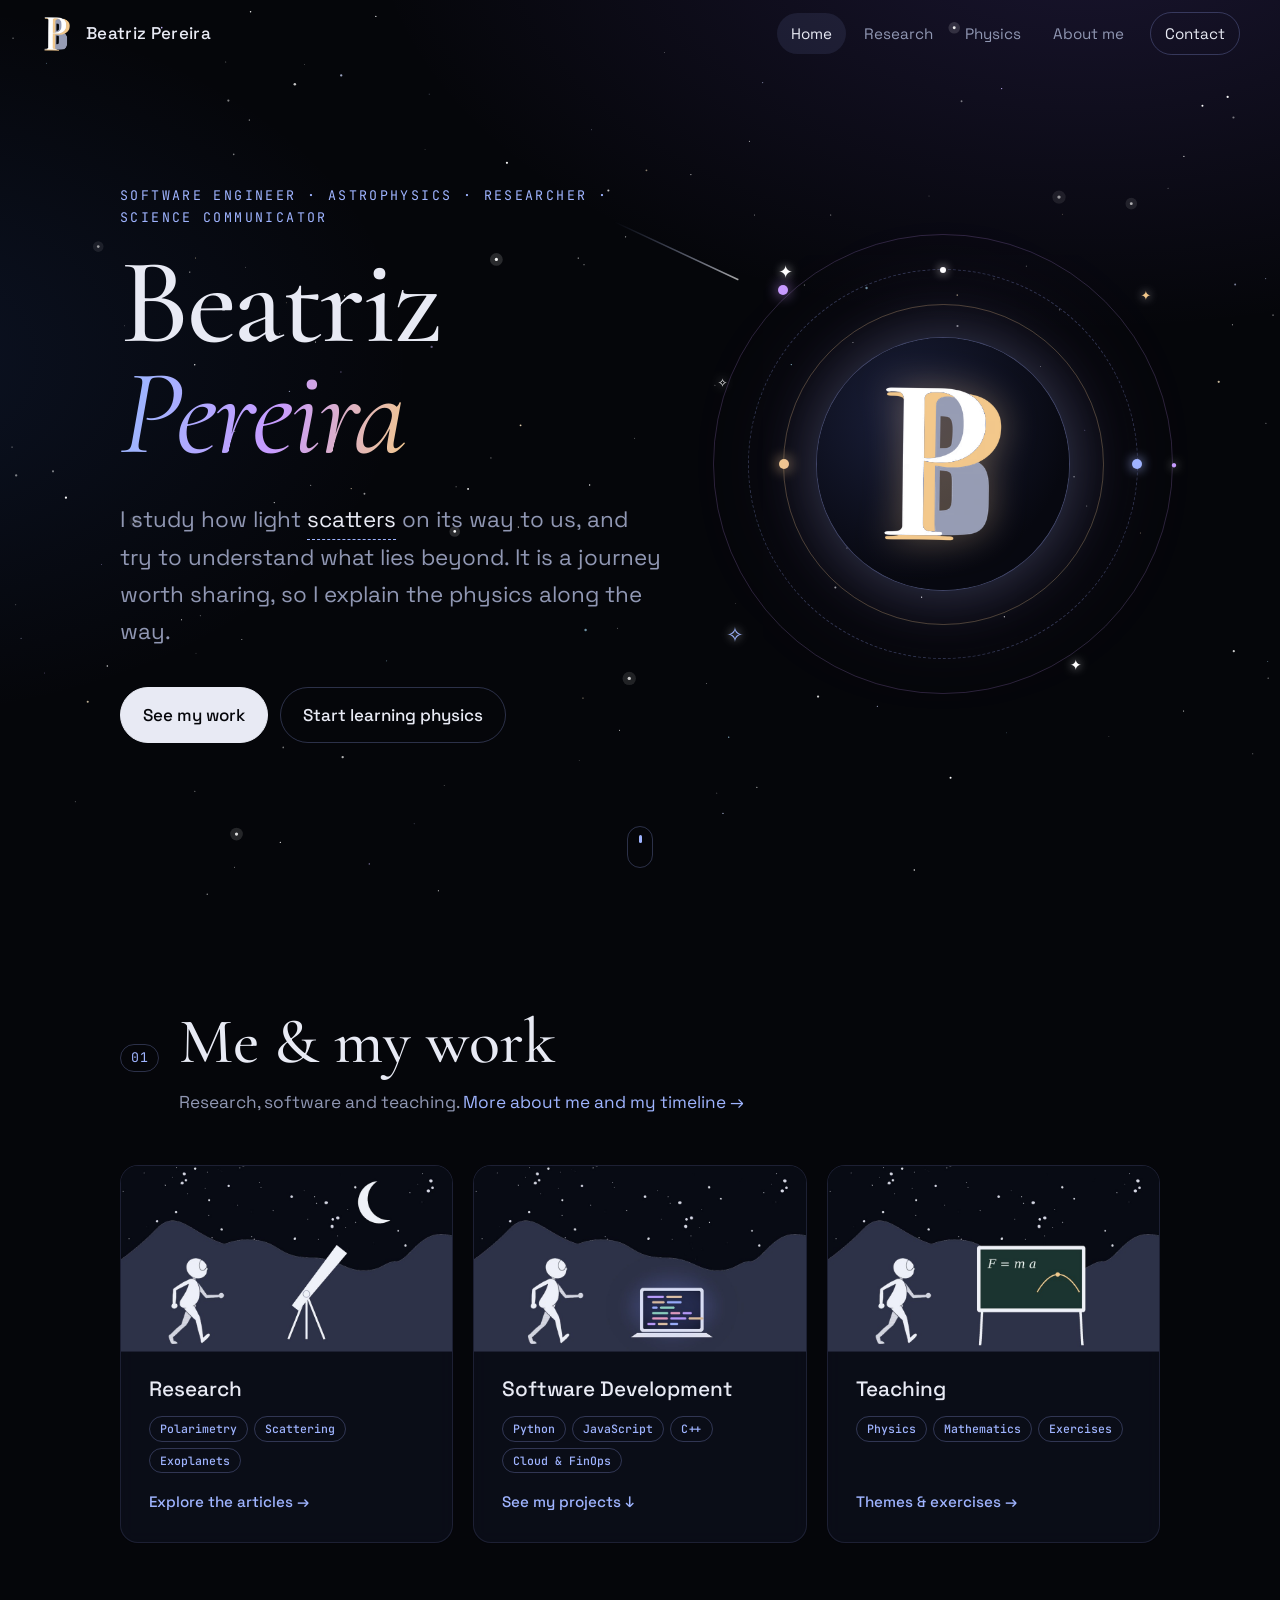
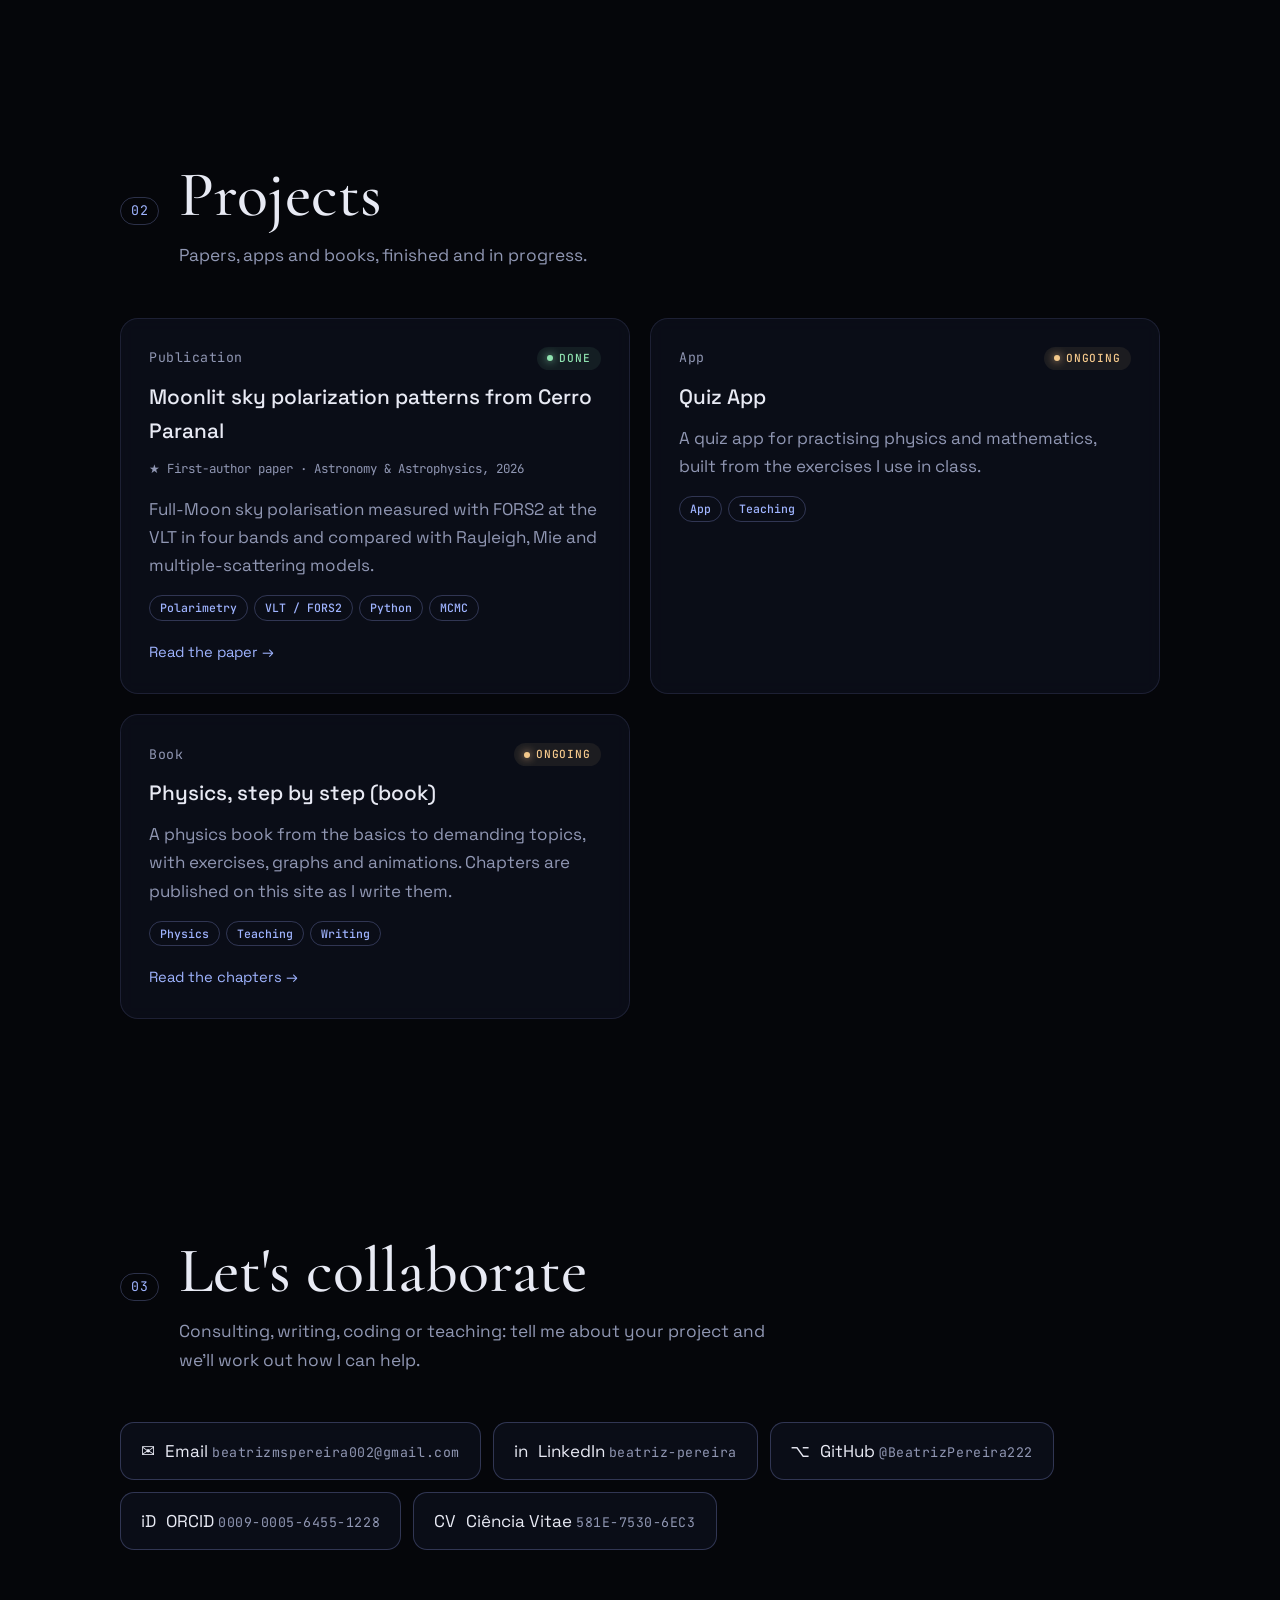
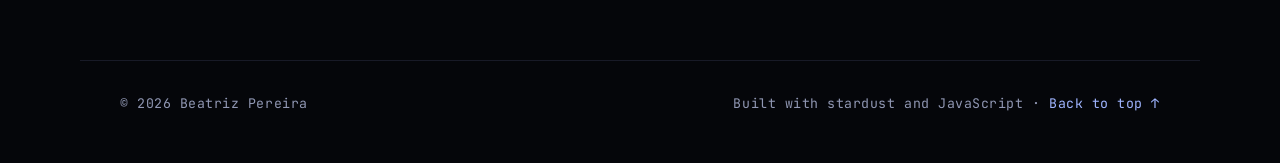
==== commit edd7366e: "Add files via upload" ====
--- a/index.html
+++ b/index.html
@@ -74,37 +74,42 @@
       <div class="bio reveal">
         <div class="cards three">
           <a class="card card-link" href="research.html">
-            <span class="card-ico" aria-hidden="true">◎</span>
+            <figure class="card-img"><img src="assets/img/cards/research.jpg" alt="Drawing: a little astronomer next to a telescope pointed at the Moon." loading="lazy"></figure>
             <h3>Research</h3>
-            <p>Working on several topics, from the polarisation of the moonlit sky to galaxies and exoplanets. Here I explain the articles behind them.</p>
             <ul class="tags"><li>Polarimetry</li><li>Scattering</li><li>Exoplanets</li></ul>
             <span class="card-go">Explore the articles →</span>
           </a>
           <a class="card card-link" href="#projects">
-            <span class="card-ico" aria-hidden="true">⌬</span>
+            <figure class="card-img"><img src="assets/img/cards/software.jpg" alt="Drawing: a little astronomer next to a laptop full of code, under the stars." loading="lazy"></figure>
             <h3>Software Development</h3>
-            <p>IT Service Designer / Developer at Siemens Healthineers. Before that, quantum key distribution software at N10GLED and astronomical data at CENTRA.</p>
             <ul class="tags"><li>Python</li><li>JavaScript</li><li>C++</li><li>Cloud &amp; FinOps</li></ul>
             <span class="card-go">See my projects ↓</span>
           </a>
           <a class="card card-link" href="physics.html">
-            <span class="card-ico" aria-hidden="true">☾</span>
+            <figure class="card-img"><img src="assets/img/cards/teaching.jpg" alt="Drawing: a little astronomer presenting a blackboard with F = m a." loading="lazy"></figure>
             <h3>Teaching</h3>
-            <p>Private physics teacher since 2023. All the physics themes I teach, from the basics to advanced topics, with worked exercises.</p>
             <ul class="tags"><li>Physics</li><li>Mathematics</li><li>Exercises</li></ul>
             <span class="card-go">Themes &amp; exercises →</span>
           </a>
         </div>
       </div>
 
-      <div class="sub-head reveal" id="projects"><h3>Projects</h3></div>
+    </section>
+
+    <!-- ───────── 02 · Projects ───────── -->
+    <section id="projects" class="section">
+      <header class="section-head reveal">
+        <span class="mono idx">02</span>
+        <h2>Projects</h2>
+        <p class="lede">Papers, apps and books, finished and in progress.</p>
+      </header>
       <div class="cards two" id="projectList"><p class="muted">Loading projects…</p></div>
     </section>
 
     <!-- ───────── Contact ───────── -->
     <section id="contact" class="section contact">
       <header class="section-head reveal">
-        <span class="mono idx">02</span>
+        <span class="mono idx">03</span>
         <h2>Let's collaborate</h2>
         <p class="lede">Consulting, writing, coding or teaching: tell me about your project and we'll work out how I can help.</p>
       </header>
--- a/assets/css/style.css
+++ b/assets/css/style.css
@@ -468,3 +468,11 @@
 .section-head.plain h2 { font-size: clamp(2.6rem, 7vw, 4.6rem); }
 .reader-close { width: 42px; height: 42px; border-radius: 50%; border: 1px solid var(--line-strong); background: rgba(5,6,10,.7); color: var(--text); cursor: pointer; font-size: 1rem; }
 .reader-close:hover { border-color: var(--accent); }
+
+/* ---------- Image cards on the homepage ---------- */
+.card-img { margin: -28px -28px 20px; aspect-ratio: 16 / 9; overflow: hidden; border-bottom: 1px solid var(--line); background: #0a0c16; }
+.card-img img { width: 100%; height: 100%; object-fit: cover; transition: transform .6s ease; }
+a.card-link:hover .card-img img { transform: scale(1.04); }
+a.card-link h3 { margin-top: 0; }
+.journey { margin: 0 0 56px; border-radius: var(--radius); overflow: hidden; border: 1px solid var(--line); }
+.journey img { width: 100%; height: auto; }
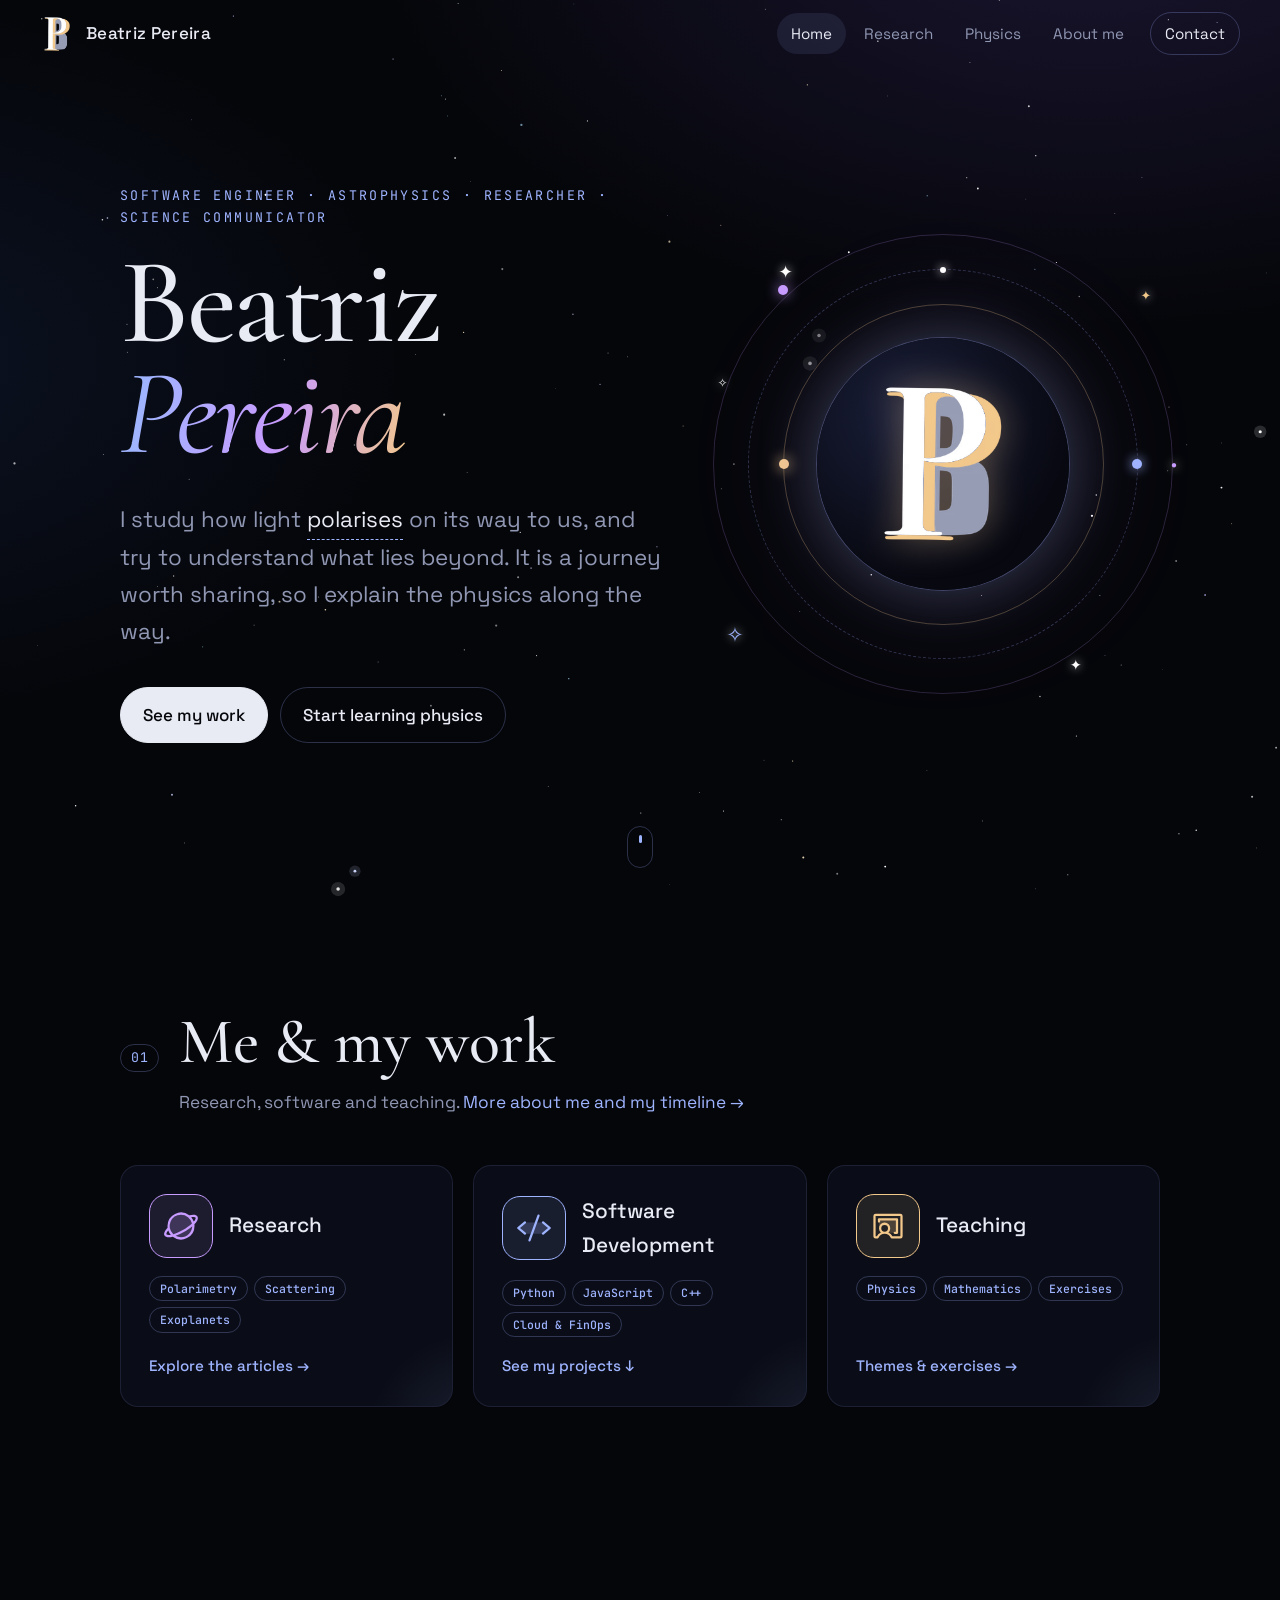
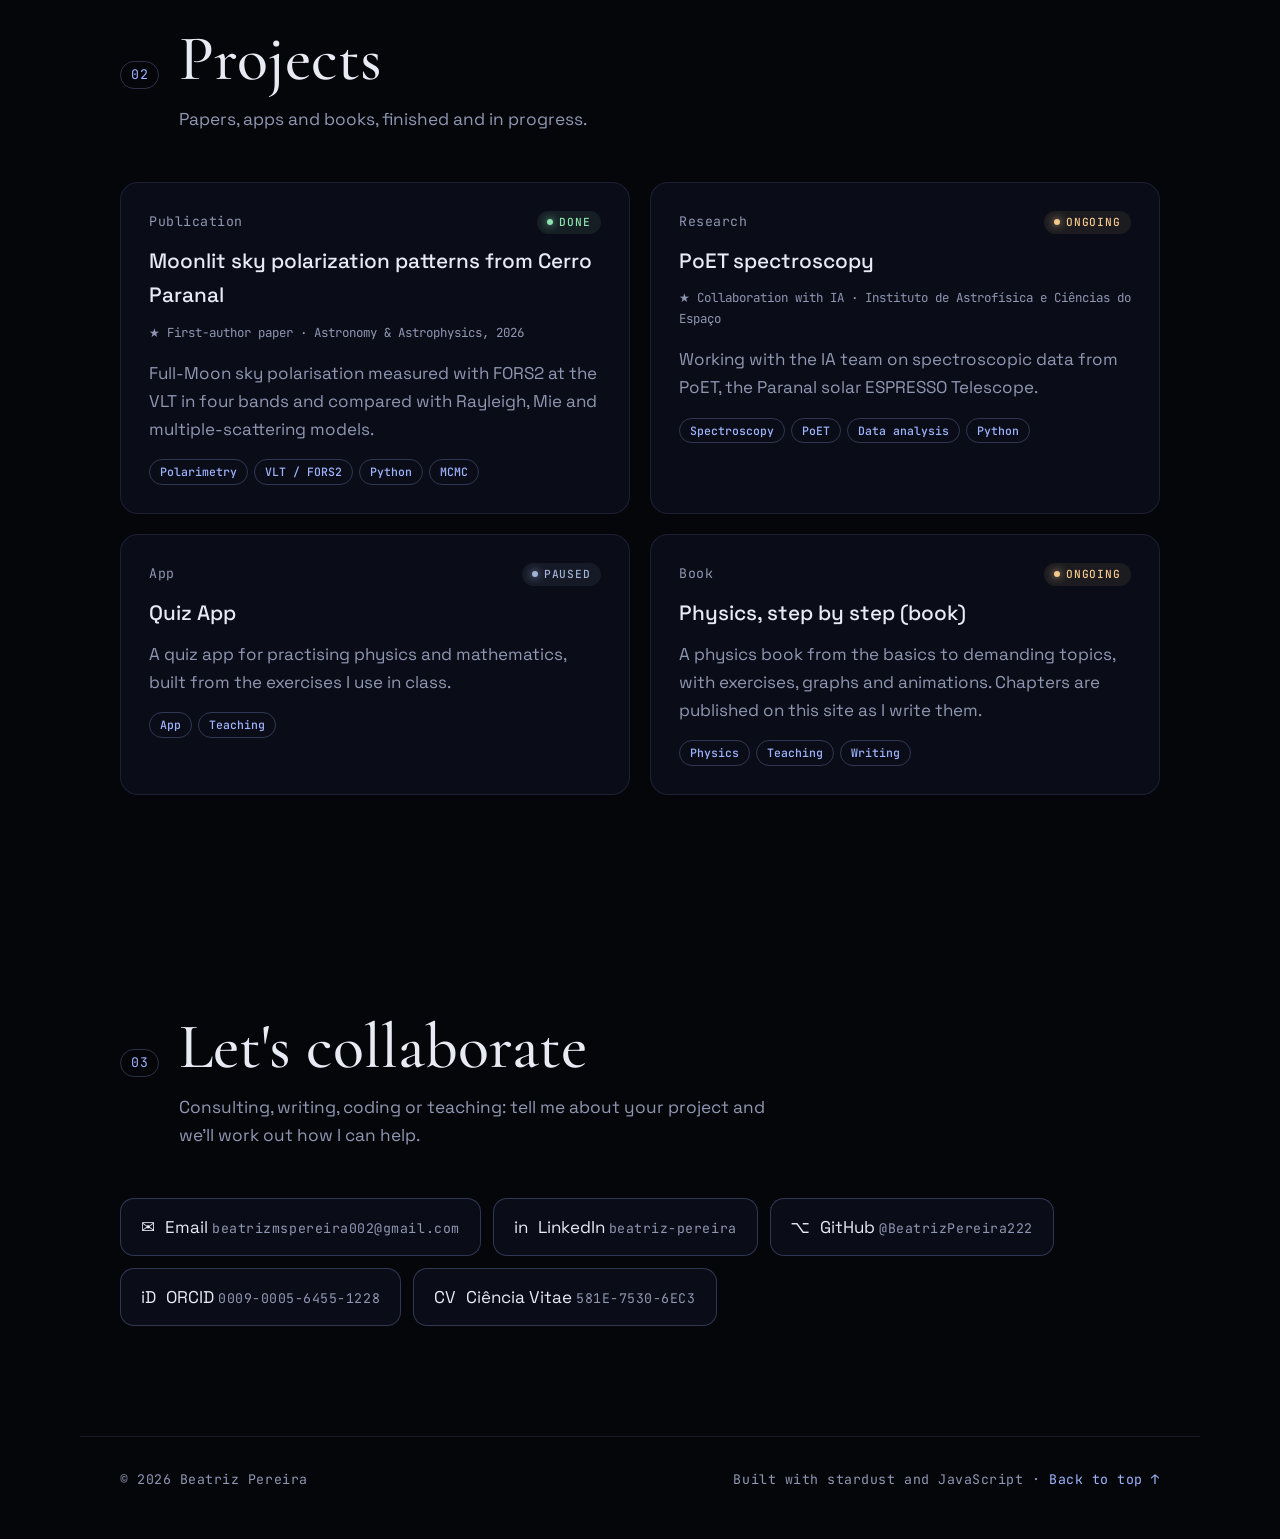
==== commit 24cf78b6: "Add files via upload" ====
--- a/index.html
+++ b/index.html
@@ -74,20 +74,17 @@
       <div class="bio reveal">
         <div class="cards three">
           <a class="card card-link" href="research.html">
-            <figure class="card-img"><img src="assets/img/cards/research.jpg" alt="Drawing: a little astronomer next to a telescope pointed at the Moon." loading="lazy"></figure>
-            <h3>Research</h3>
+            <div class="card-head"><span class="card-icon violet"><svg aria-hidden="true" focusable="false" xmlns="http://www.w3.org/2000/svg" viewBox="0 0 256 256" fill="currentColor"><path d="M216,128a88,88,0,1,1-88-88A88,88,0,0,1,216,128Z" opacity="0.2"/><path d="M245.11,60.68c-7.65-13.19-27.84-16.16-58.5-8.66A95.93,95.93,0,0,0,32,128a98,98,0,0,0,.78,12.31C5.09,169,5.49,186,10.9,195.32,16,204.16,26.64,208,40.64,208a124.11,124.11,0,0,0,28.79-4A95.93,95.93,0,0,0,224,128a97.08,97.08,0,0,0-.77-12.25c12.5-13,20.82-25.35,23.65-35.92C248.83,72.51,248.24,66.07,245.11,60.68ZM128,48a80.11,80.11,0,0,1,78,62.2c-17.06,16.06-40.15,32.53-62.07,45.13C116.38,171.14,92.48,181,73.42,186.4A79.94,79.94,0,0,1,128,48ZM24.74,187.29c-1.46-2.51-.65-7.24,2.22-13a79.05,79.05,0,0,1,10.29-15.05,96,96,0,0,0,18,31.32C38,193.46,27.24,191.61,24.74,187.29ZM128,208a79.45,79.45,0,0,1-38.56-9.94,370,370,0,0,0,62.43-28.86c21.58-12.39,40.68-25.82,56.07-39.08A80.07,80.07,0,0,1,128,208ZM231.42,75.69c-1.7,6.31-6.19,13.53-12.63,21.13a95.69,95.69,0,0,0-18-31.35c14.21-2.35,27.37-2.17,30.5,3.24C232.19,70.28,232.24,72.63,231.42,75.69Z"/></svg></span><h3>Research</h3></div>
             <ul class="tags"><li>Polarimetry</li><li>Scattering</li><li>Exoplanets</li></ul>
             <span class="card-go">Explore the articles →</span>
           </a>
           <a class="card card-link" href="#projects">
-            <figure class="card-img"><img src="assets/img/cards/software.jpg" alt="Drawing: a little astronomer next to a laptop full of code, under the stars." loading="lazy"></figure>
-            <h3>Software Development</h3>
+            <div class="card-head"><span class="card-icon blue"><svg aria-hidden="true" focusable="false" xmlns="http://www.w3.org/2000/svg" viewBox="0 0 256 256" fill="currentColor"><path d="M240,128l-48,40H64L16,128,64,88H192Z" opacity="0.2"/><path d="M69.12,94.15,28.5,128l40.62,33.85a8,8,0,1,1-10.24,12.29l-48-40a8,8,0,0,1,0-12.29l48-40a8,8,0,0,1,10.24,12.3Zm176,27.7-48-40a8,8,0,1,0-10.24,12.3L227.5,128l-40.62,33.85a8,8,0,1,0,10.24,12.29l48-40a8,8,0,0,0,0-12.29ZM162.73,32.48a8,8,0,0,0-10.25,4.79l-64,176a8,8,0,0,0,4.79,10.26A8.14,8.14,0,0,0,96,224a8,8,0,0,0,7.52-5.27l64-176A8,8,0,0,0,162.73,32.48Z"/></svg></span><h3>Software Development</h3></div>
             <ul class="tags"><li>Python</li><li>JavaScript</li><li>C++</li><li>Cloud &amp; FinOps</li></ul>
             <span class="card-go">See my projects ↓</span>
           </a>
           <a class="card card-link" href="physics.html">
-            <figure class="card-img"><img src="assets/img/cards/teaching.jpg" alt="Drawing: a little astronomer presenting a blackboard with F = m a." loading="lazy"></figure>
-            <h3>Teaching</h3>
+            <div class="card-head"><span class="card-icon gold"><svg aria-hidden="true" focusable="false" xmlns="http://www.w3.org/2000/svg" viewBox="0 0 256 256" fill="currentColor"><path d="M192,80v96H104a32,32,0,1,0-32-32H64V80Z" opacity="0.2"/><path d="M216,40H40A16,16,0,0,0,24,56V200a16,16,0,0,0,16,16H53.39a8,8,0,0,0,7.23-4.57,48,48,0,0,1,86.76,0,8,8,0,0,0,7.23,4.57H216a16,16,0,0,0,16-16V56A16,16,0,0,0,216,40ZM80,144a24,24,0,1,1,24,24A24,24,0,0,1,80,144Zm136,56H159.43a64.39,64.39,0,0,0-28.83-26.16,40,40,0,1,0-53.2,0A64.39,64.39,0,0,0,48.57,200H40V56H216ZM56,96V80a8,8,0,0,1,8-8H192a8,8,0,0,1,8,8v96a8,8,0,0,1-8,8H176a8,8,0,0,1,0-16h8V88H72v8a8,8,0,0,1-16,0Z"/></svg></span><h3>Teaching</h3></div>
             <ul class="tags"><li>Physics</li><li>Mathematics</li><li>Exercises</li></ul>
             <span class="card-go">Themes &amp; exercises →</span>
           </a>
--- a/assets/css/style.css
+++ b/assets/css/style.css
@@ -181,6 +181,7 @@
 .status::before { content: ""; width: 6px; height: 6px; border-radius: 50%; background: currentColor; box-shadow: 0 0 8px currentColor; }
 .status.ongoing { color: var(--accent-2); background: rgba(243,200,139,.08); }
 .status.done { color: #8fe3b0; background: rgba(143,227,176,.08); }
+.status.paused { color: #9fb4d6; background: rgba(159,180,214,.08); }
 .status.idea { color: var(--accent-3); background: rgba(199,155,255,.08); }
 .project-meta { display: flex; justify-content: space-between; align-items: center; gap: 10px; }
 .project-note { font-family: var(--mono); font-size: .78rem; color: var(--accent-2); margin: -6px 0 14px; }
@@ -295,6 +296,12 @@
 .level:nth-child(1) { --lv-c: var(--accent); }
 .level:nth-child(2) { --lv-c: var(--accent-3); }
 .level:nth-child(3) { --lv-c: var(--accent-2); }
+.level:nth-child(4) { --lv-c: #8fe3b0; }
+.level:nth-child(5) { --lv-c: #ff9fb2; }
+.level:nth-child(6) { --lv-c: var(--accent); }
+.level:nth-child(7) { --lv-c: var(--accent-3); }
+.level.is-soon { opacity: .72; }
+.level-soon { margin: 0; padding: 14px 24px 22px; color: var(--muted); text-transform: uppercase; letter-spacing: .14em; font-size: .75rem; }
 .level-n { color: var(--lv-c); text-transform: uppercase; letter-spacing: .14em; }
 .level-head h3 { font-family: var(--display); font-weight: 500; font-size: 2rem; margin: 4px 0 6px; }
 .level-head p { color: var(--muted); margin: 0; font-size: .95rem; }
@@ -323,6 +330,10 @@
 .doc-lede { font-size: 1.2rem; color: var(--muted); margin: 0 0 14px; }
 .doc-head .tags { margin-top: 14px; }
 .paper { margin-top: 24px; display: flex; flex-direction: column; gap: 4px; padding: 16px 20px; border-left: 2px solid var(--accent-3); background: rgba(199,155,255,.06); border-radius: 0 12px 12px 0; font-size: .82rem; }
+.paper-cta { margin-top: 24px; display: flex; flex-wrap: wrap; align-items: center; justify-content: space-between; gap: 16px 24px; padding: 18px 22px; border: 1px solid var(--line-strong); border-left: 3px solid var(--accent-2); border-radius: 14px; background: rgba(243,200,139,.05); }
+.paper-cta-text { display: flex; flex-direction: column; gap: 4px; min-width: 0; flex: 1 1 320px; font-size: .88rem; }
+.paper-cta-text strong { color: var(--text); font-size: 1.05rem; font-weight: 500; }
+.paper-cta-links { display: flex; gap: 10px; flex-wrap: wrap; }
 .paper strong { color: var(--text); font-family: var(--sans); font-size: 1rem; font-weight: 500; }
 .doc-grid { display: grid; grid-template-columns: minmax(0, 720px) 220px; gap: 60px; justify-content: space-between; }
 @media (max-width: 960px) { .doc-grid { grid-template-columns: minmax(0, 1fr); } .toc { display: none; } }
@@ -363,6 +374,14 @@
 .box.note .box-title { color: var(--accent); }
 .box.warning { border-left: 3px solid #ff9fb2; }
 .box.warning .box-title { color: #ff9fb2; }
+.card-grid { display: grid; grid-template-columns: repeat(2, minmax(0, 1fr)); gap: 16px; margin: 2em 0; }
+.card-grid .box { margin: 0; }
+.box.mcard { border-top: 3px solid var(--accent-3); padding: 18px 20px; }
+.box.mcard .box-title { color: var(--accent-3); }
+.box.mcard ul { margin: 0; padding-left: 1.1em; }
+.box.mcard li { margin: 0 0 6px; font-size: .95rem; }
+.box.mcard.win { border-top-color: var(--accent-2); }
+@media (max-width: 700px) { .card-grid { grid-template-columns: 1fr; } }
 .solution { margin-top: 16px; border-top: 1px dashed var(--line-strong); padding-top: 12px; }
 .solution summary { cursor: pointer; color: var(--accent); font-weight: 500; }
 .solution[open] summary { margin-bottom: 8px; }
@@ -426,6 +445,15 @@
 .pub-title { margin: 4px 0 4px; font-weight: 500; }
 .pub-title a { color: var(--text); }
 .pub-meta { margin: 0; color: var(--muted); font-size: .9rem; }
+.pub-meta + .pub-meta:not(.mono) { margin-top: 6px; }
+.pubs li.has-thumb { grid-template-columns: 64px 1fr 84px; }
+.pub-open { font: inherit; color: var(--text); background: none; border: 0; padding: 0; text-align: left; cursor: zoom-in; }
+.pub-open:hover { color: var(--accent); }
+.pub-view { margin-left: 6px; font-size: .8rem; color: var(--accent); white-space: nowrap; }
+.pub-thumb { padding: 0; border: 1px solid var(--line); border-radius: 8px; overflow: hidden; background: none; cursor: zoom-in; align-self: start; transition: border-color .3s, transform .3s; }
+.pub-thumb:hover { border-color: var(--accent); transform: translateY(-2px); }
+.pub-thumb img { display: block; width: 84px; aspect-ratio: 1 / 1.41; object-fit: cover; object-position: top; }
+@media (max-width: 520px) { .pubs li.has-thumb { grid-template-columns: 52px 1fr 64px; gap: 12px; } .pub-thumb img { width: 64px; } }
 .posters { display: grid; grid-template-columns: repeat(auto-fit, minmax(280px, 1fr)); gap: 20px; }
 .poster {
   display: grid; grid-template-columns: 140px 1fr; gap: 18px; align-items: start; text-align: left; cursor: zoom-in;
@@ -469,10 +497,87 @@
 .reader-close { width: 42px; height: 42px; border-radius: 50%; border: 1px solid var(--line-strong); background: rgba(5,6,10,.7); color: var(--text); cursor: pointer; font-size: 1rem; }
 .reader-close:hover { border-color: var(--accent); }
 
-/* ---------- Image cards on the homepage ---------- */
-.card-img { margin: -28px -28px 20px; aspect-ratio: 16 / 9; overflow: hidden; border-bottom: 1px solid var(--line); background: #0a0c16; }
-.card-img img { width: 100%; height: 100%; object-fit: cover; transition: transform .6s ease; }
-a.card-link:hover .card-img img { transform: scale(1.04); }
-a.card-link h3 { margin-top: 0; }
-.journey { margin: 0 0 56px; border-radius: var(--radius); overflow: hidden; border: 1px solid var(--line); }
-.journey img { width: 100%; height: auto; }
+/* ---------- Card illustrations ---------- */
+.card-head { display: flex; align-items: center; gap: 16px; margin-bottom: 18px; }
+a.card-link .card-head h3 { margin: 0; }
+.card-icon { flex: none; display: grid; place-items: center; width: 64px; height: 64px; border-radius: 18px; border: 1px solid currentColor; transition: transform .4s ease, box-shadow .4s ease; }
+.card-icon svg { width: 36px; height: 36px; }
+.card-icon.violet { color: var(--accent-3); background: rgba(199,155,255,.1); }
+.card-icon.blue { color: var(--accent); background: rgba(159,180,255,.1); }
+.card-icon.gold { color: var(--accent-2); background: rgba(243,200,139,.1); }
+a.card-link:hover .card-icon { transform: rotate(-6deg) scale(1.06); box-shadow: 0 0 28px -4px currentColor; }
+
+/* ---------- Sky polarisation simulator ---------- */
+.skysim-fig { margin: 28px 0; }
+.skysim { background: var(--panel-solid); border: 1px solid var(--line); border-radius: 16px; padding: 18px; }
+.ss-wrap { display: grid; grid-template-columns: minmax(0, 1.15fr) minmax(0, 1fr); gap: 22px; align-items: start; }
+.ss-sky canvas { width: 100%; height: auto; aspect-ratio: 1; display: block; cursor: crosshair; }
+.ss-bar { display: flex; align-items: center; gap: 8px; margin: 10px 8% 0; font: 500 .72rem var(--mono); color: var(--muted); }
+.ss-bar i { flex: 1; height: 8px; border-radius: 4px; background: linear-gradient(90deg, #000004, #1c1044, #4f127b, #812581, #b5367a, #e55964, #fb8761, #fec287, #fcfdbf); }
+.ss-read { margin: 8px 0 0; font-size: .74rem; text-align: center; min-height: 1.2em; }
+.ss-ctl { display: flex; flex-direction: column; gap: 14px; font-size: .9rem; }
+.ss-row { display: flex; flex-direction: column; gap: 6px; }
+.ss-row span { color: var(--muted); }
+.ss-row b { color: var(--text); font-weight: 500; font-family: var(--mono); font-size: .82rem; margin-left: 4px; }
+.ss-ctl select { font: inherit; color: var(--text); background: var(--bg-2); border: 1px solid var(--line-strong); border-radius: 10px; padding: 8px 10px; }
+.ss-ctl input[type=range] { width: 100%; accent-color: var(--accent-2); }
+.ss-check { display: flex; gap: 18px; flex-wrap: wrap; color: var(--text); }
+.ss-check input { accent-color: var(--accent-2); margin-right: 6px; }
+.ss-info { margin: 0; line-height: 1.5; }
+@media (max-width: 760px) { .ss-wrap { grid-template-columns: 1fr; } }
+
+/* ---------- About: education box and timeline lanes ---------- */
+.edu-grid { display: grid; grid-template-columns: repeat(auto-fit, minmax(260px, 1fr)); gap: 16px; margin-bottom: 8px; }
+.card.edu { padding: 22px 24px; border-top: 3px solid var(--accent); }
+.card.edu .when { color: var(--accent); font-size: .8rem; }
+.card.edu h4 { margin: 6px 0 2px; font-size: 1.15rem; font-weight: 500; }
+.card.edu .where { color: var(--muted); margin: 0 0 8px; font-size: .82rem; }
+.card.edu p { color: var(--muted); margin: 0; font-size: .95rem; }
+.lanes-wrap { overflow-x: auto; margin: 0 0 36px; padding-bottom: 6px; }
+.lanes { position: relative; min-width: 860px; }
+.lane { display: grid; grid-template-columns: 120px 1fr; border-top: 1px solid var(--line); }
+.lane.axis { border-top: 1px solid var(--line-strong); }
+.lane-label { padding: 12px 10px 0 0; color: var(--muted); font-size: .72rem; text-transform: uppercase; letter-spacing: .12em; }
+.lane.education .lane-label { color: var(--accent); }
+.lane.work .lane-label { color: var(--accent-2); }
+.lane.research .lane-label { color: var(--accent-3); }
+.lane.teaching .lane-label { color: #8fe3b0; }
+.lane-track { position: relative; }
+.grid-lines { position: absolute; inset: 0 0 26px 120px; pointer-events: none; }
+.grid-lines i { position: absolute; top: 0; bottom: 0; border-left: 1px dashed rgba(160,175,255,.08); }
+.grid-lines .now-line { border-left: 1.5px solid var(--accent-2); opacity: .6; }
+.axis-track { height: 26px; }
+.axis-track span { position: absolute; top: 6px; transform: translateX(-50%); font: 500 .7rem var(--mono); color: var(--muted); }
+.axis-track .now-mark { color: var(--accent-2); top: -2px; display: none; }
+.lane-bar { position: absolute; height: 24px; border-radius: 7px; border: 1px solid; padding: 0 8px; font: 500 .74rem var(--sans); color: var(--text);
+  display: flex; align-items: center; overflow: hidden; white-space: nowrap; cursor: pointer; text-align: left; min-width: 10px; }
+.lane-bar span { overflow: hidden; text-overflow: ellipsis; }
+.lane.education .lane-bar { background: rgba(159,180,255,.16); border-color: rgba(159,180,255,.5); }
+.lane.work .lane-bar { background: rgba(243,200,139,.16); border-color: rgba(243,200,139,.5); }
+.lane.research .lane-bar { background: rgba(199,155,255,.16); border-color: rgba(199,155,255,.5); }
+.lane.teaching .lane-bar { background: rgba(143,227,176,.14); border-color: rgba(143,227,176,.5); }
+.lane-bar.now { box-shadow: 0 0 14px -4px var(--accent-2); }
+.lane-bar .arrow { margin-left: auto; width: 0; height: 0; border: 5px solid transparent; border-left-color: currentColor; opacity: .7; }
+.lane-bar:hover { filter: brightness(1.3); }
+.lane-dot { position: absolute; width: 14px; height: 14px; margin-left: -7px; border-radius: 50%; border: 2px solid var(--bg); background: var(--accent-3); cursor: pointer; box-shadow: 0 0 0 3px rgba(199,155,255,.25); }
+.lane-dot:hover { transform: scale(1.25); }
+.lane-tip { position: absolute; z-index: 60; max-width: 300px; background: var(--panel-solid); border: 1px solid var(--line-strong); border-radius: 10px; padding: 8px 12px; font-size: .78rem; color: var(--muted); pointer-events: none; display: flex; flex-direction: column; gap: 2px; }
+.lane-tip b { color: var(--text); font-family: var(--sans); font-weight: 500; font-size: .9rem; }
+.c-item.flash > div { outline: 2px solid var(--accent-2); outline-offset: 6px; border-radius: 10px; transition: outline-color .4s; }
+.lane-dot-label { position: absolute; transform: translateX(-50%); font: 500 .66rem var(--mono); color: var(--accent-3); white-space: nowrap; pointer-events: none; opacity: .85; }
+.lane-bar.planned { background: transparent !important; border-style: dashed !important; color: var(--muted); }
+.lane-bar.sel, .lane-dot.sel { outline: 2px solid var(--text); outline-offset: 2px; }
+.lane-detail { background: var(--panel); border: 1px solid var(--line-strong); border-left: 3px solid var(--accent); border-radius: 14px; padding: 18px 22px; margin: -18px 0 36px; max-width: 720px; }
+.lane-detail.now { border-left-color: var(--accent-2); }
+.lane-detail.next { border-left-color: var(--accent-3); }
+.lane-detail .ld-top { display: flex; justify-content: space-between; align-items: center; gap: 12px; }
+.lane-detail .when { color: var(--accent); font-size: .8rem; }
+.lane-detail h4 { margin: 6px 0 2px; font-size: 1.2rem; font-weight: 500; }
+.lane-detail .where { color: var(--muted); margin: 0 0 8px; font-size: .82rem; }
+.lane-detail p { color: var(--muted); margin: 0 0 8px; }
+
+.next-grid { display: grid; grid-template-columns: repeat(auto-fit, minmax(240px, 1fr)); gap: 16px; margin-bottom: 36px; }
+.card.next-card { border: 1px dashed var(--accent-3); background: transparent; }
+.card.next-card .when { color: var(--accent-3); font-size: .78rem; }
+.card.next-card h4 { margin: 6px 0 6px; font-size: 1.08rem; font-weight: 500; }
+.card.next-card p { color: var(--muted); margin: 0; font-size: .95rem; }
